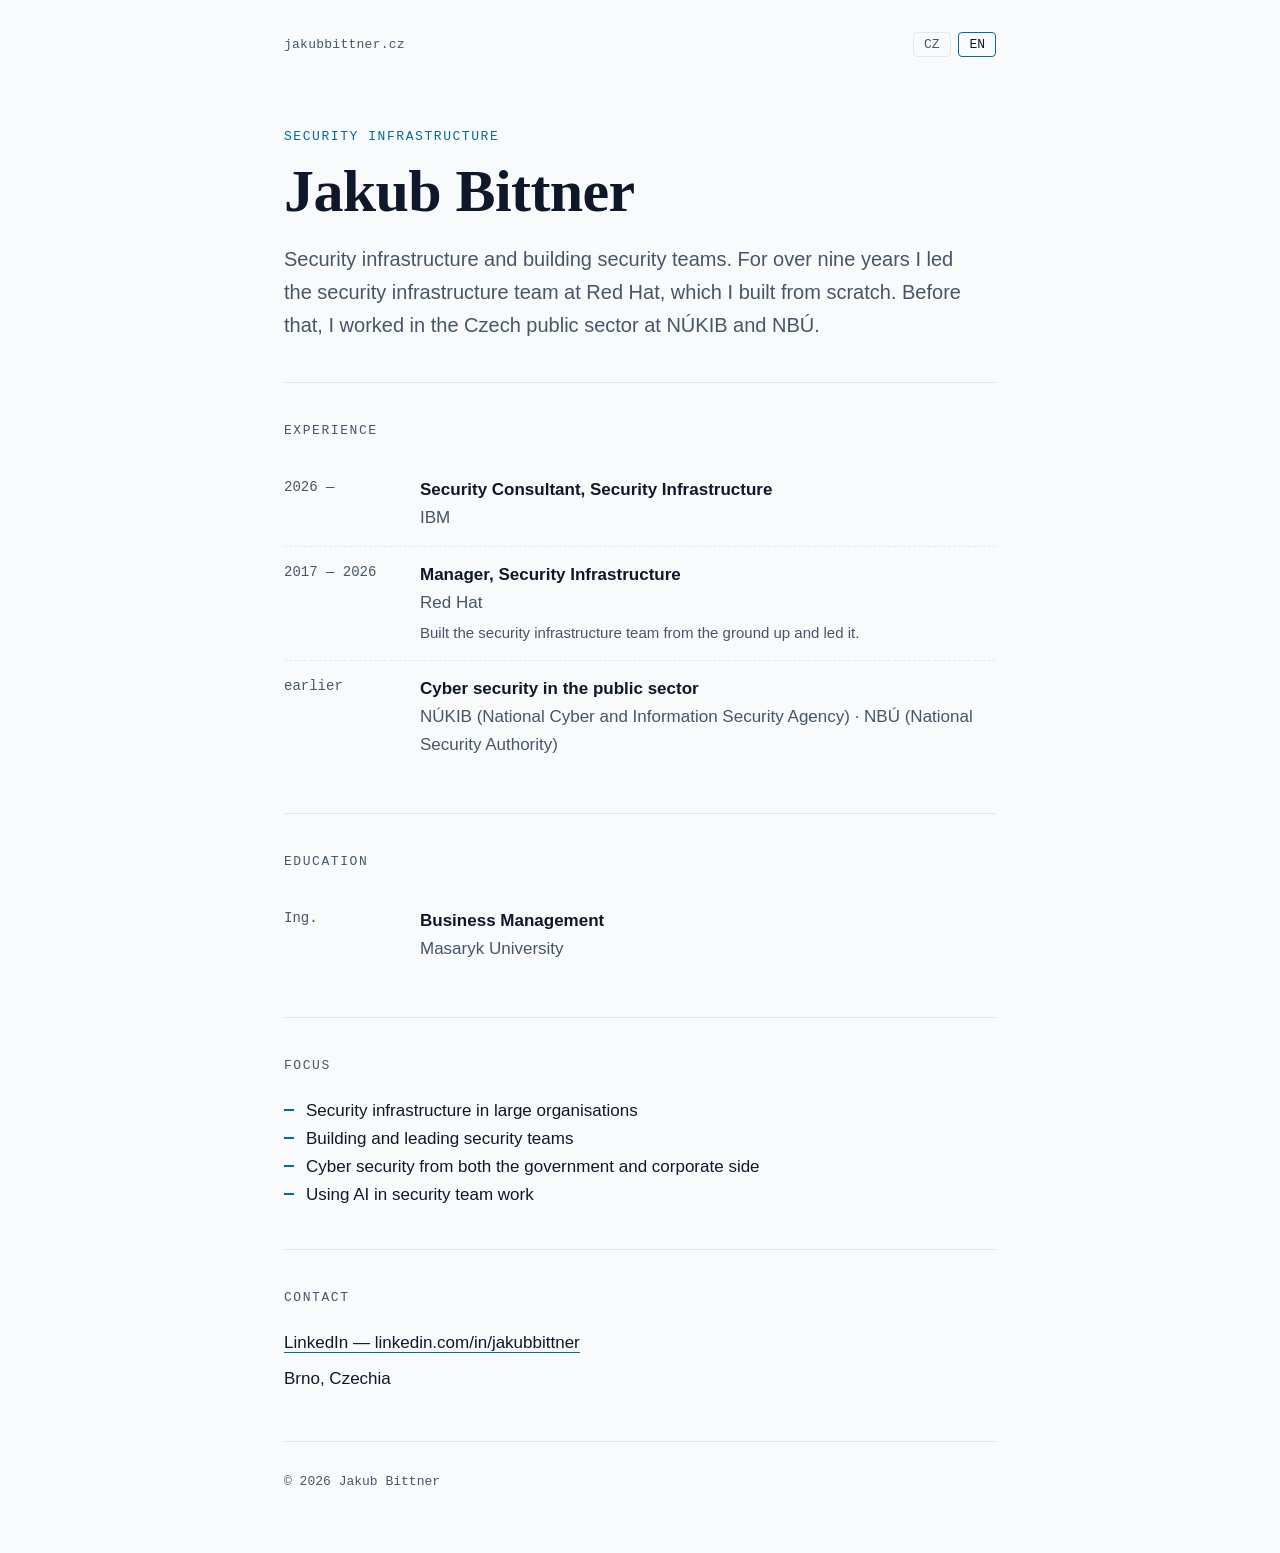
==== index.html @ ec46c4b4 "Initial personal website Co-Authored-By: Claude Opus 5.5 <noreply@anthropic.com> Claude-Session: htt" ====
<!DOCTYPE html>
<html lang="cs">
<head>
<meta charset="utf-8">
<meta name="viewport" content="width=device-width, initial-scale=1">
<title>Jakub Bittner — Security Infrastructure</title>
<meta name="description" content="Jakub Bittner — security infrastructure, Brno. IBM, ex-Red Hat, NÚKIB.">
<link rel="canonical" href="https://jakubbittner.cz/">
<meta property="og:title" content="Jakub Bittner — Security Infrastructure">
<meta property="og:description" content="Security infrastructure, Brno. IBM, ex-Red Hat, NÚKIB.">
<meta property="og:url" content="https://jakubbittner.cz/">
<meta property="og:type" content="profile">
<link rel="icon" href="data:image/svg+xml,<svg xmlns='http://www.w3.org/2000/svg' viewBox='0 0 32 32'><rect width='32' height='32' rx='6' fill='%230f172a'/><text x='16' y='22' font-family='Georgia,serif' font-size='16' fill='%2338bdf8' text-anchor='middle'>JB</text></svg>">
<style>
  :root {
    --bg: #0b1120; --panel: #111a2e; --text: #e2e8f0; --muted: #94a3b8;
    --accent: #38bdf8; --line: #1e293b;
    --serif: "Iowan Old Style", "Palatino Linotype", Palatino, Georgia, serif;
    --sans: -apple-system, BlinkMacSystemFont, "Segoe UI", Roboto, "Helvetica Neue", Arial, sans-serif;
    --mono: ui-monospace, "SF Mono", Menlo, Consolas, monospace;
  }
  @media (prefers-color-scheme: light) {
    :root { --bg: #f8fafc; --panel: #ffffff; --text: #0f172a; --muted: #475569; --accent: #0369a1; --line: #e2e8f0; }
  }
  * { box-sizing: border-box; }
  html { -webkit-text-size-adjust: 100%; }
  body { margin: 0; background: var(--bg); color: var(--text); font: 17px/1.65 var(--sans); }
  .wrap { max-width: 760px; margin: 0 auto; padding: 32px 24px 64px; }
  nav { display: flex; justify-content: space-between; align-items: center; font: 13px var(--mono); color: var(--muted); }
  nav .host { letter-spacing: .02em; }
  .lang button { background: none; border: 1px solid var(--line); color: var(--muted); font: inherit; padding: 4px 10px; cursor: pointer; border-radius: 4px; }
  .lang button[aria-pressed="true"] { color: var(--text); border-color: var(--accent); }
  header { padding: 72px 0 40px; border-bottom: 1px solid var(--line); }
  .eyebrow { font: 13px var(--mono); color: var(--accent); text-transform: uppercase; letter-spacing: .12em; margin: 0 0 16px; }
  h1 { font: 600 clamp(40px, 7vw, 60px)/1.05 var(--serif); margin: 0 0 20px; letter-spacing: -.01em; }
  .lede { font-size: 20px; color: var(--muted); max-width: 34em; margin: 0; }
  section { padding: 40px 0; border-bottom: 1px solid var(--line); }
  h2 { font: 13px var(--mono); text-transform: uppercase; letter-spacing: .12em; color: var(--muted); margin: 0 0 24px; font-weight: 400; }
  ol.timeline { list-style: none; margin: 0; padding: 0; }
  .timeline li { display: grid; grid-template-columns: 120px 1fr; gap: 16px; padding: 14px 0; }
  .timeline li + li { border-top: 1px dashed var(--line); }
  .years { font: 14px var(--mono); color: var(--muted); padding-top: 3px; }
  .role { font-weight: 600; }
  .org { color: var(--muted); }
  .note { font-size: 15px; color: var(--muted); margin-top: 4px; }
  ul.focus { list-style: none; padding: 0; margin: 0; display: grid; gap: 12px; }
  ul.focus li { padding-left: 22px; position: relative; }
  ul.focus li::before { content: ""; position: absolute; left: 0; top: .7em; width: 10px; height: 2px; background: var(--accent); }
  .contact a { color: var(--text); text-decoration: none; border-bottom: 1px solid var(--accent); }
  .contact a:hover { color: var(--accent); }
  .contact p { margin: 0 0 8px; }
  footer { padding-top: 32px; font: 13px var(--mono); color: var(--muted); }
  body [lang="en"] { display: none; }
  html.en body [lang="cs"] { display: none; }
  html.en body [lang="en"] { display: revert; }
  @media (max-width: 560px) {
    header { padding: 48px 0 32px; }
    .timeline li { grid-template-columns: 1fr; gap: 2px; }
  }
</style>
</head>
<body>
<div class="wrap">
  <nav>
    <span class="host">jakubbittner.cz</span>
    <span class="lang">
      <button type="button" data-set="cs" aria-pressed="true">CZ</button>
      <button type="button" data-set="en" aria-pressed="false">EN</button>
    </span>
  </nav>

  <header>
    <p class="eyebrow">Security Infrastructure</p>
    <h1>Jakub Bittner</h1>
    <p class="lede" lang="cs">Bezpečnostní infrastruktura a budování bezpečnostních týmů. Přes devět let jsem vedl tým bezpečnostní infrastruktury v Red Hatu, který jsem postavil od nuly. Předtím jsem pracoval ve veřejném sektoru v NÚKIB a NBÚ.</p>
    <p class="lede" lang="en">Security infrastructure and building security teams. For over nine years I led the security infrastructure team at Red Hat, which I built from scratch. Before that, I worked in the Czech public sector at NÚKIB and NBÚ.</p>
  </header>

  <section>
    <h2 lang="cs">Kariéra</h2>
    <h2 lang="en">Experience</h2>
    <ol class="timeline">
      <li>
        <span class="years">2026 —</span>
        <div>
          <div class="role">Security Consultant, Security Infrastructure</div>
          <div class="org">IBM</div>
        </div>
      </li>
      <li>
        <span class="years">2017 — 2026</span>
        <div>
          <div class="role">Manager, Security Infrastructure</div>
          <div class="org">Red Hat</div>
          <div class="note" lang="cs">Vybudoval jsem tým bezpečnostní infrastruktury od nuly a vedl ho.</div>
          <div class="note" lang="en">Built the security infrastructure team from the ground up and led it.</div>
        </div>
      </li>
      <li>
        <span class="years" lang="cs">dříve</span>
        <span class="years" lang="en">earlier</span>
        <div>
          <div class="role" lang="cs">Kybernetická bezpečnost ve veřejné správě</div>
          <div class="role" lang="en">Cyber security in the public sector</div>
          <div class="org" lang="cs">NÚKIB · NBÚ</div>
          <div class="org" lang="en">NÚKIB (National Cyber and Information Security Agency) · NBÚ (National Security Authority)</div>
        </div>
      </li>
    </ol>
  </section>

  <section>
    <h2 lang="cs">Vzdělání</h2>
    <h2 lang="en">Education</h2>
    <ol class="timeline">
      <li>
        <span class="years">Ing.</span>
        <div>
          <div class="role" lang="cs">Podnikové řízení</div>
          <div class="role" lang="en">Business Management</div>
          <div class="org" lang="cs">Masarykova univerzita</div>
          <div class="org" lang="en">Masaryk University</div>
        </div>
      </li>
    </ol>
  </section>

  <section>
    <h2 lang="cs">Čemu se věnuji</h2>
    <h2 lang="en">Focus</h2>
    <ul class="focus" lang="cs">
      <li>Bezpečnostní infrastruktura ve velkých organizacích</li>
      <li>Budování a vedení bezpečnostních týmů</li>
      <li>Kybernetická bezpečnost z pohledu státní správy i firem</li>
      <li>Využití AI v práci bezpečnostních týmů</li>
    </ul>
    <ul class="focus" lang="en">
      <li>Security infrastructure in large organisations</li>
      <li>Building and leading security teams</li>
      <li>Cyber security from both the government and corporate side</li>
      <li>Using AI in security team work</li>
    </ul>
  </section>

  <section class="contact">
    <h2 lang="cs">Kontakt</h2>
    <h2 lang="en">Contact</h2>
    <p><a href="https://www.linkedin.com/in/jakubbittner" rel="me">LinkedIn — linkedin.com/in/jakubbittner</a></p>
    <p lang="cs">Brno, Česko</p>
    <p lang="en">Brno, Czechia</p>
  </section>

  <footer>© <span id="y">2026</span> Jakub Bittner</footer>
</div>
<script>
  (function () {
    var root = document.documentElement;
    function set(l) {
      root.classList.toggle('en', l === 'en');
      root.lang = l;
      document.querySelectorAll('.lang button').forEach(function (b) {
        b.setAttribute('aria-pressed', String(b.dataset.set === l));
      });
      try { localStorage.setItem('lang', l); } catch (e) {}
    }
    var saved = null;
    try { saved = localStorage.getItem('lang'); } catch (e) {}
    set(saved || ((navigator.language || 'cs').slice(0, 2) === 'cs' ? 'cs' : 'en'));
    document.querySelectorAll('.lang button').forEach(function (b) {
      b.addEventListener('click', function () { set(b.dataset.set); });
    });
    document.getElementById('y').textContent = new Date().getFullYear();
  })();
</script>
</body>
</html>
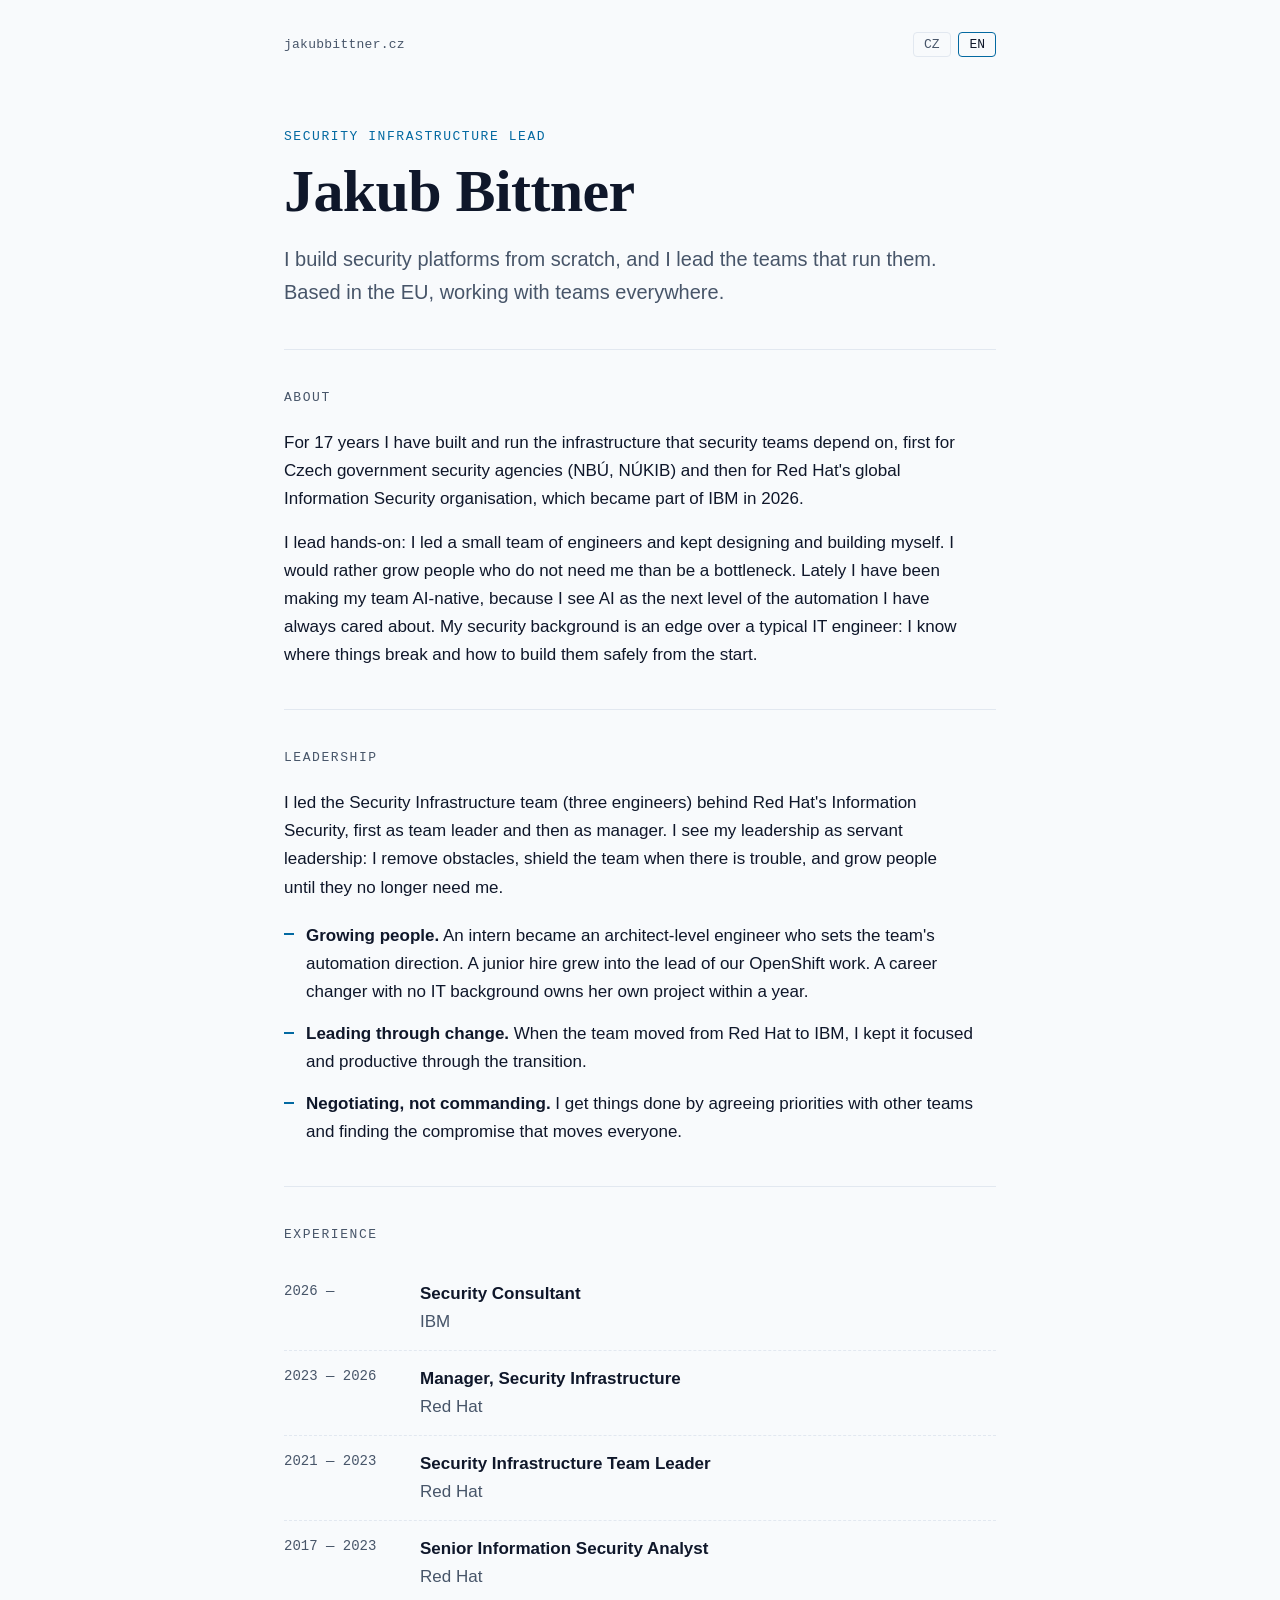
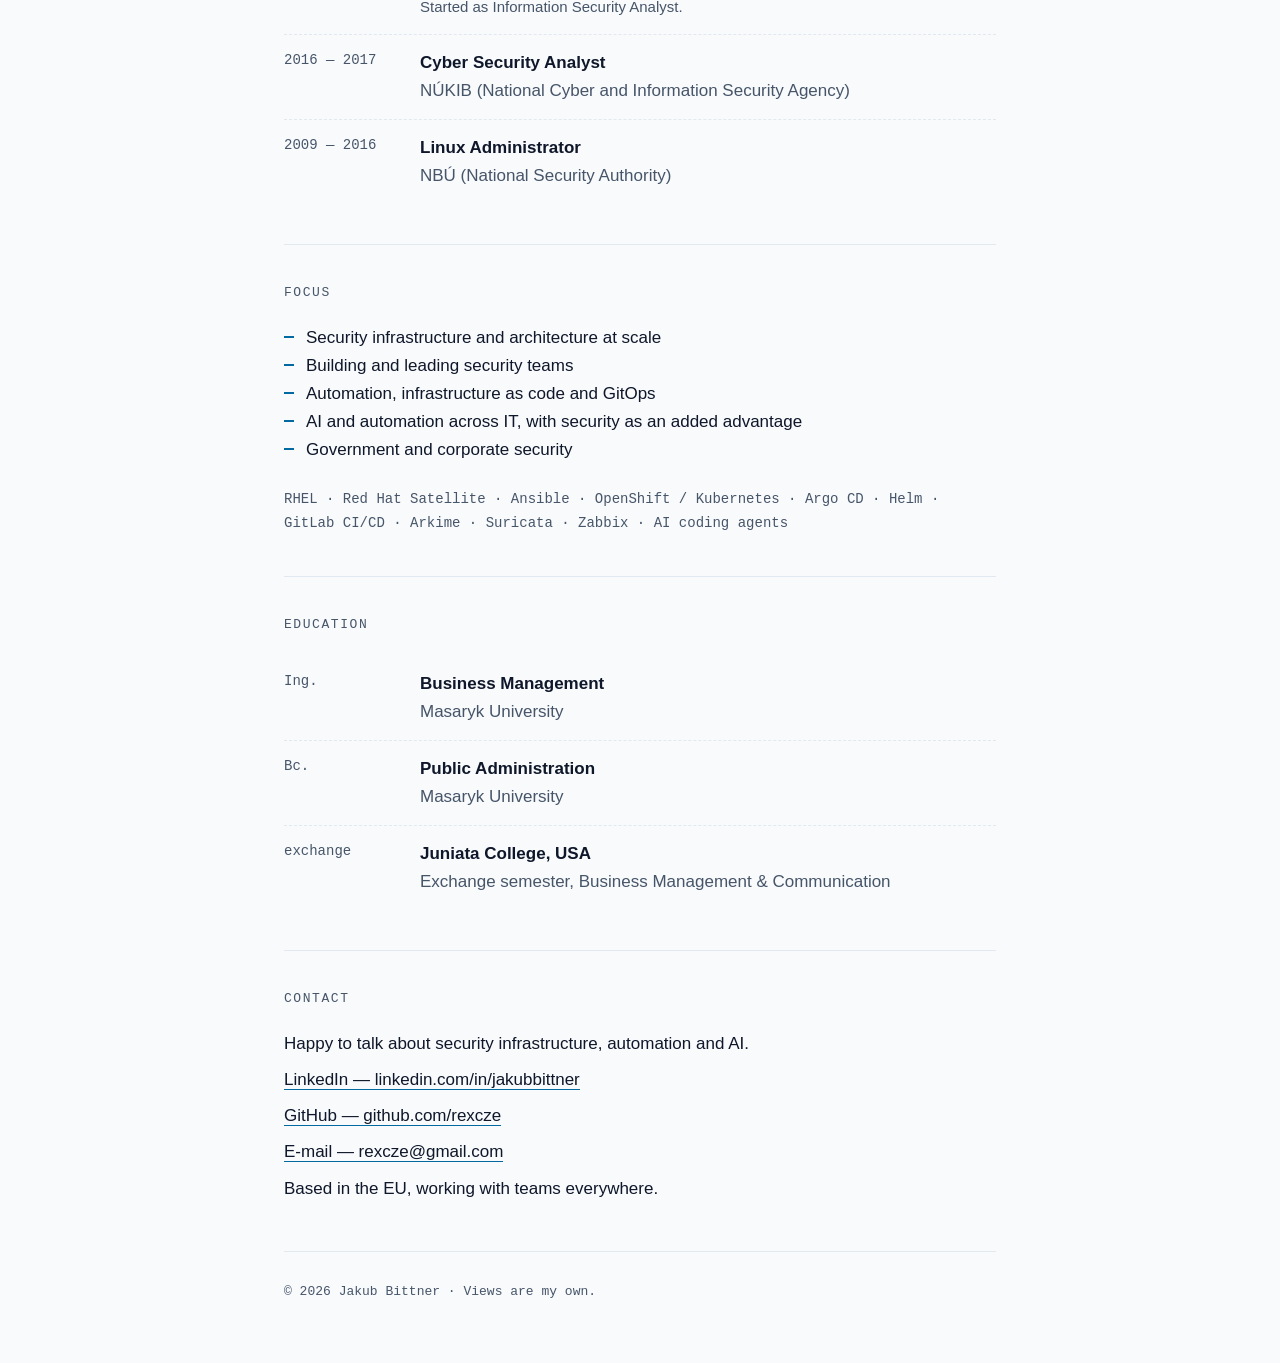
==== commit e2b452b0: "Rework personal site into a professional business card Add About and Leadership sections, extended e" ====
--- a/index.html
+++ b/index.html
@@ -3,11 +3,11 @@
 <head>
 <meta charset="utf-8">
 <meta name="viewport" content="width=device-width, initial-scale=1">
-<title>Jakub Bittner — Security Infrastructure</title>
-<meta name="description" content="Jakub Bittner — security infrastructure, Brno. IBM, ex-Red Hat, NÚKIB.">
+<title>Jakub Bittner — Security Infrastructure Lead</title>
+<meta name="description" content="Jakub Bittner — Security Infrastructure Lead. I build security platforms from scratch and lead the teams that run them. IBM, ex-Red Hat, NÚKIB.">
 <link rel="canonical" href="https://jakubbittner.cz/">
-<meta property="og:title" content="Jakub Bittner — Security Infrastructure">
-<meta property="og:description" content="Security infrastructure, Brno. IBM, ex-Red Hat, NÚKIB.">
+<meta property="og:title" content="Jakub Bittner — Security Infrastructure Lead">
+<meta property="og:description" content="I build security platforms from scratch and lead the teams that run them. IBM, ex-Red Hat, NÚKIB.">
 <meta property="og:url" content="https://jakubbittner.cz/">
 <meta property="og:type" content="profile">
 <link rel="icon" href="data:image/svg+xml,<svg xmlns='http://www.w3.org/2000/svg' viewBox='0 0 32 32'><rect width='32' height='32' rx='6' fill='%230f172a'/><text x='16' y='22' font-family='Georgia,serif' font-size='16' fill='%2338bdf8' text-anchor='middle'>JB</text></svg>">
@@ -49,6 +49,13 @@
   .contact a { color: var(--text); text-decoration: none; border-bottom: 1px solid var(--accent); }
   .contact a:hover { color: var(--accent); }
   .contact p { margin: 0 0 8px; }
+  .about p { margin: 0 0 16px; max-width: 40em; }
+  .about p:last-child { margin-bottom: 0; }
+  ul.points { list-style: none; padding: 0; margin: 20px 0 0; display: grid; gap: 14px; }
+  ul.points li { padding-left: 22px; position: relative; }
+  ul.points li::before { content: ""; position: absolute; left: 0; top: .7em; width: 10px; height: 2px; background: var(--accent); }
+  ul.points strong { font-weight: 600; }
+  .tech { margin: 24px 0 0; font: 14px/1.7 var(--mono); color: var(--muted); }
   footer { padding-top: 32px; font: 13px var(--mono); color: var(--muted); }
   body [lang="en"] { display: none; }
   html.en body [lang="cs"] { display: none; }
@@ -70,11 +77,45 @@
   </nav>
 
   <header>
-    <p class="eyebrow">Security Infrastructure</p>
+    <p class="eyebrow">Security Infrastructure Lead</p>
     <h1>Jakub Bittner</h1>
-    <p class="lede" lang="cs">Bezpečnostní infrastruktura a budování bezpečnostních týmů. Přes devět let jsem vedl tým bezpečnostní infrastruktury v Red Hatu, který jsem postavil od nuly. Předtím jsem pracoval ve veřejném sektoru v NÚKIB a NBÚ.</p>
-    <p class="lede" lang="en">Security infrastructure and building security teams. For over nine years I led the security infrastructure team at Red Hat, which I built from scratch. Before that, I worked in the Czech public sector at NÚKIB and NBÚ.</p>
+    <p class="lede" lang="cs">Stavím bezpečnostní platformy od nuly a vedu týmy, které je provozují. Sídlím v EU, pracuji s týmy po celém světě.</p>
+    <p class="lede" lang="en">I build security platforms from scratch, and I lead the teams that run them. Based in the EU, working with teams everywhere.</p>
   </header>
+
+  <section class="about">
+    <h2 lang="cs">O mně</h2>
+    <h2 lang="en">About</h2>
+    <div lang="cs">
+      <p>17 let buduji a provozuji infrastrukturu, na které stojí bezpečnostní týmy. Nejdřív pro české státní bezpečnostní instituce (NBÚ, NÚKIB), pak pro globální bezpečnostní organizaci Red Hatu, která se v roce 2026 stala součástí IBM.</p>
+      <p>Vedu prakticky: vedl jsem malý tým inženýrů a sám jsem dál navrhoval a stavěl. Radši vychovám lidi, kteří mě nepotřebují, než abych byl úzkým hrdlem. V poslední době dělám svůj tým „AI-native“, protože AI vidím jako další úroveň automatizace, na které mi vždy záleželo. Zázemí v bezpečnosti je moje výhoda oproti typickému IT inženýrovi: vím, kde se věci lámou a jak je postavit bezpečně od začátku.</p>
+    </div>
+    <div lang="en">
+      <p>For 17 years I have built and run the infrastructure that security teams depend on, first for Czech government security agencies (NBÚ, NÚKIB) and then for Red Hat's global Information Security organisation, which became part of IBM in 2026.</p>
+      <p>I lead hands-on: I led a small team of engineers and kept designing and building myself. I would rather grow people who do not need me than be a bottleneck. Lately I have been making my team AI-native, because I see AI as the next level of the automation I have always cared about. My security background is an edge over a typical IT engineer: I know where things break and how to build them safely from the start.</p>
+    </div>
+  </section>
+
+  <section class="about">
+    <h2 lang="cs">Vedení lidí</h2>
+    <h2 lang="en">Leadership</h2>
+    <div lang="cs">
+      <p>Vedl jsem tým bezpečnostní infrastruktury (tři inženýři) za informační bezpečností Red Hatu, nejdřív jako team leader a pak jako manažer. Své vedení vnímám jako servant leadership: odstraňuji překážky, kryji tým, když je potíž, a rozvíjím lidi, dokud mě nepotřebují.</p>
+      <ul class="points">
+        <li><strong>Rozvoj lidí.</strong> Z praktikanta se stal inženýr na úrovni architekta, který určuje směr automatizace týmu. Z juniorního kolegy vedoucí naší práce na OpenShiftu. Člověk bez zkušeností z IT vlastnil do roka svůj vlastní projekt.</li>
+        <li><strong>Vedení přes změnu.</strong> Když se tým přesouval z Red Hatu do IBM, udržel jsem ho soustředěný a produktivní.</li>
+        <li><strong>Vyjednávání, ne přikazování.</strong> Věci se dějí dohodou priorit s ostatními týmy a kompromisem, který všechny posune dál.</li>
+      </ul>
+    </div>
+    <div lang="en">
+      <p>I led the Security Infrastructure team (three engineers) behind Red Hat's Information Security, first as team leader and then as manager. I see my leadership as servant leadership: I remove obstacles, shield the team when there is trouble, and grow people until they no longer need me.</p>
+      <ul class="points">
+        <li><strong>Growing people.</strong> An intern became an architect-level engineer who sets the team's automation direction. A junior hire grew into the lead of our OpenShift work. A career changer with no IT background owns her own project within a year.</li>
+        <li><strong>Leading through change.</strong> When the team moved from Red Hat to IBM, I kept it focused and productive through the transition.</li>
+        <li><strong>Negotiating, not commanding.</strong> I get things done by agreeing priorities with other teams and finding the compromise that moves everyone.</li>
+      </ul>
+    </div>
+  </section>
 
   <section>
     <h2 lang="cs">Kariéra</h2>
@@ -83,30 +124,70 @@
       <li>
         <span class="years">2026 —</span>
         <div>
-          <div class="role">Security Consultant, Security Infrastructure</div>
+          <div class="role">Security Consultant</div>
           <div class="org">IBM</div>
         </div>
       </li>
       <li>
-        <span class="years">2017 — 2026</span>
+        <span class="years">2023 — 2026</span>
         <div>
           <div class="role">Manager, Security Infrastructure</div>
           <div class="org">Red Hat</div>
-          <div class="note" lang="cs">Vybudoval jsem tým bezpečnostní infrastruktury od nuly a vedl ho.</div>
-          <div class="note" lang="en">Built the security infrastructure team from the ground up and led it.</div>
-        </div>
-      </li>
-      <li>
-        <span class="years" lang="cs">dříve</span>
-        <span class="years" lang="en">earlier</span>
-        <div>
-          <div class="role" lang="cs">Kybernetická bezpečnost ve veřejné správě</div>
-          <div class="role" lang="en">Cyber security in the public sector</div>
-          <div class="org" lang="cs">NÚKIB · NBÚ</div>
-          <div class="org" lang="en">NÚKIB (National Cyber and Information Security Agency) · NBÚ (National Security Authority)</div>
+        </div>
+      </li>
+      <li>
+        <span class="years">2021 — 2023</span>
+        <div>
+          <div class="role">Security Infrastructure Team Leader</div>
+          <div class="org">Red Hat</div>
+        </div>
+      </li>
+      <li>
+        <span class="years">2017 — 2023</span>
+        <div>
+          <div class="role">Senior Information Security Analyst</div>
+          <div class="org">Red Hat</div>
+          <div class="note" lang="cs">Začínal jsem jako Information Security Analyst.</div>
+          <div class="note" lang="en">Started as Information Security Analyst.</div>
+        </div>
+      </li>
+      <li>
+        <span class="years">2016 — 2017</span>
+        <div>
+          <div class="role">Cyber Security Analyst</div>
+          <div class="org" lang="cs">NÚKIB (Národní úřad pro kybernetickou a informační bezpečnost)</div>
+          <div class="org" lang="en">NÚKIB (National Cyber and Information Security Agency)</div>
+        </div>
+      </li>
+      <li>
+        <span class="years">2009 — 2016</span>
+        <div>
+          <div class="role">Linux Administrator</div>
+          <div class="org" lang="cs">NBÚ (Národní bezpečnostní úřad)</div>
+          <div class="org" lang="en">NBÚ (National Security Authority)</div>
         </div>
       </li>
     </ol>
+  </section>
+
+  <section>
+    <h2 lang="cs">Čemu se věnuji</h2>
+    <h2 lang="en">Focus</h2>
+    <ul class="focus" lang="cs">
+      <li>Bezpečnostní infrastruktura a architektura ve velkém měřítku</li>
+      <li>Budování a vedení bezpečnostních týmů</li>
+      <li>Automatizace, infrastruktura jako kód a GitOps</li>
+      <li>AI a automatizace v IT, s bezpečností jako výhodou navíc</li>
+      <li>Bezpečnost ve státní správě i ve firmách</li>
+    </ul>
+    <ul class="focus" lang="en">
+      <li>Security infrastructure and architecture at scale</li>
+      <li>Building and leading security teams</li>
+      <li>Automation, infrastructure as code and GitOps</li>
+      <li>AI and automation across IT, with security as an added advantage</li>
+      <li>Government and corporate security</li>
+    </ul>
+    <p class="tech">RHEL · Red Hat Satellite · Ansible · OpenShift / Kubernetes · Argo CD · Helm · GitLab CI/CD · Arkime · Suricata · Zabbix · AI coding agents</p>
   </section>
 
   <section>
@@ -122,35 +203,40 @@
           <div class="org" lang="en">Masaryk University</div>
         </div>
       </li>
+      <li>
+        <span class="years">Bc.</span>
+        <div>
+          <div class="role" lang="cs">Veřejná správa</div>
+          <div class="role" lang="en">Public Administration</div>
+          <div class="org" lang="cs">Masarykova univerzita</div>
+          <div class="org" lang="en">Masaryk University</div>
+        </div>
+      </li>
+      <li>
+        <span class="years" lang="cs">stáž</span>
+        <span class="years" lang="en">exchange</span>
+        <div>
+          <div class="role">Juniata College, USA</div>
+          <div class="org" lang="cs">Studijní semestr, Business Management &amp; Communication</div>
+          <div class="org" lang="en">Exchange semester, Business Management &amp; Communication</div>
+        </div>
+      </li>
     </ol>
-  </section>
-
-  <section>
-    <h2 lang="cs">Čemu se věnuji</h2>
-    <h2 lang="en">Focus</h2>
-    <ul class="focus" lang="cs">
-      <li>Bezpečnostní infrastruktura ve velkých organizacích</li>
-      <li>Budování a vedení bezpečnostních týmů</li>
-      <li>Kybernetická bezpečnost z pohledu státní správy i firem</li>
-      <li>Využití AI v práci bezpečnostních týmů</li>
-    </ul>
-    <ul class="focus" lang="en">
-      <li>Security infrastructure in large organisations</li>
-      <li>Building and leading security teams</li>
-      <li>Cyber security from both the government and corporate side</li>
-      <li>Using AI in security team work</li>
-    </ul>
   </section>
 
   <section class="contact">
     <h2 lang="cs">Kontakt</h2>
     <h2 lang="en">Contact</h2>
+    <p lang="cs">Rád si popovídám o bezpečnostní infrastruktuře, automatizaci a AI.</p>
+    <p lang="en">Happy to talk about security infrastructure, automation and AI.</p>
     <p><a href="https://www.linkedin.com/in/jakubbittner" rel="me">LinkedIn — linkedin.com/in/jakubbittner</a></p>
-    <p lang="cs">Brno, Česko</p>
-    <p lang="en">Brno, Czechia</p>
-  </section>
-
-  <footer>© <span id="y">2026</span> Jakub Bittner</footer>
+    <p><a href="https://github.com/rexcze" rel="me">GitHub — github.com/rexcze</a></p>
+    <p id="mail-row" hidden><a id="mail" href="#">E-mail</a></p>
+    <p lang="cs">Sídlím v EU, pracuji s týmy po celém světě.</p>
+    <p lang="en">Based in the EU, working with teams everywhere.</p>
+  </section>
+
+  <footer>© <span id="y">2026</span> Jakub Bittner · <span lang="cs">Názory jsou moje osobní.</span><span lang="en">Views are my own.</span></footer>
 </div>
 <script>
   (function () {
@@ -170,7 +256,14 @@
       b.addEventListener('click', function () { set(b.dataset.set); });
     });
     document.getElementById('y').textContent = new Date().getFullYear();
+    var m = document.getElementById('mail');
+    var addr = ['rexcze', 'gmail.com'].join('@');
+    m.href = 'mailto:' + addr;
+    m.textContent = 'E-mail — ' + addr;
+    document.getElementById('mail-row').hidden = false;
   })();
 </script>
+<!-- Cloudflare Web Analytics (cookieless) -->
+<script defer src="https://static.cloudflareinsights.com/beacon.min.js" data-cf-beacon='{"token": "575ea0f885684153b98e15616776df1f"}'></script>
 </body>
 </html>
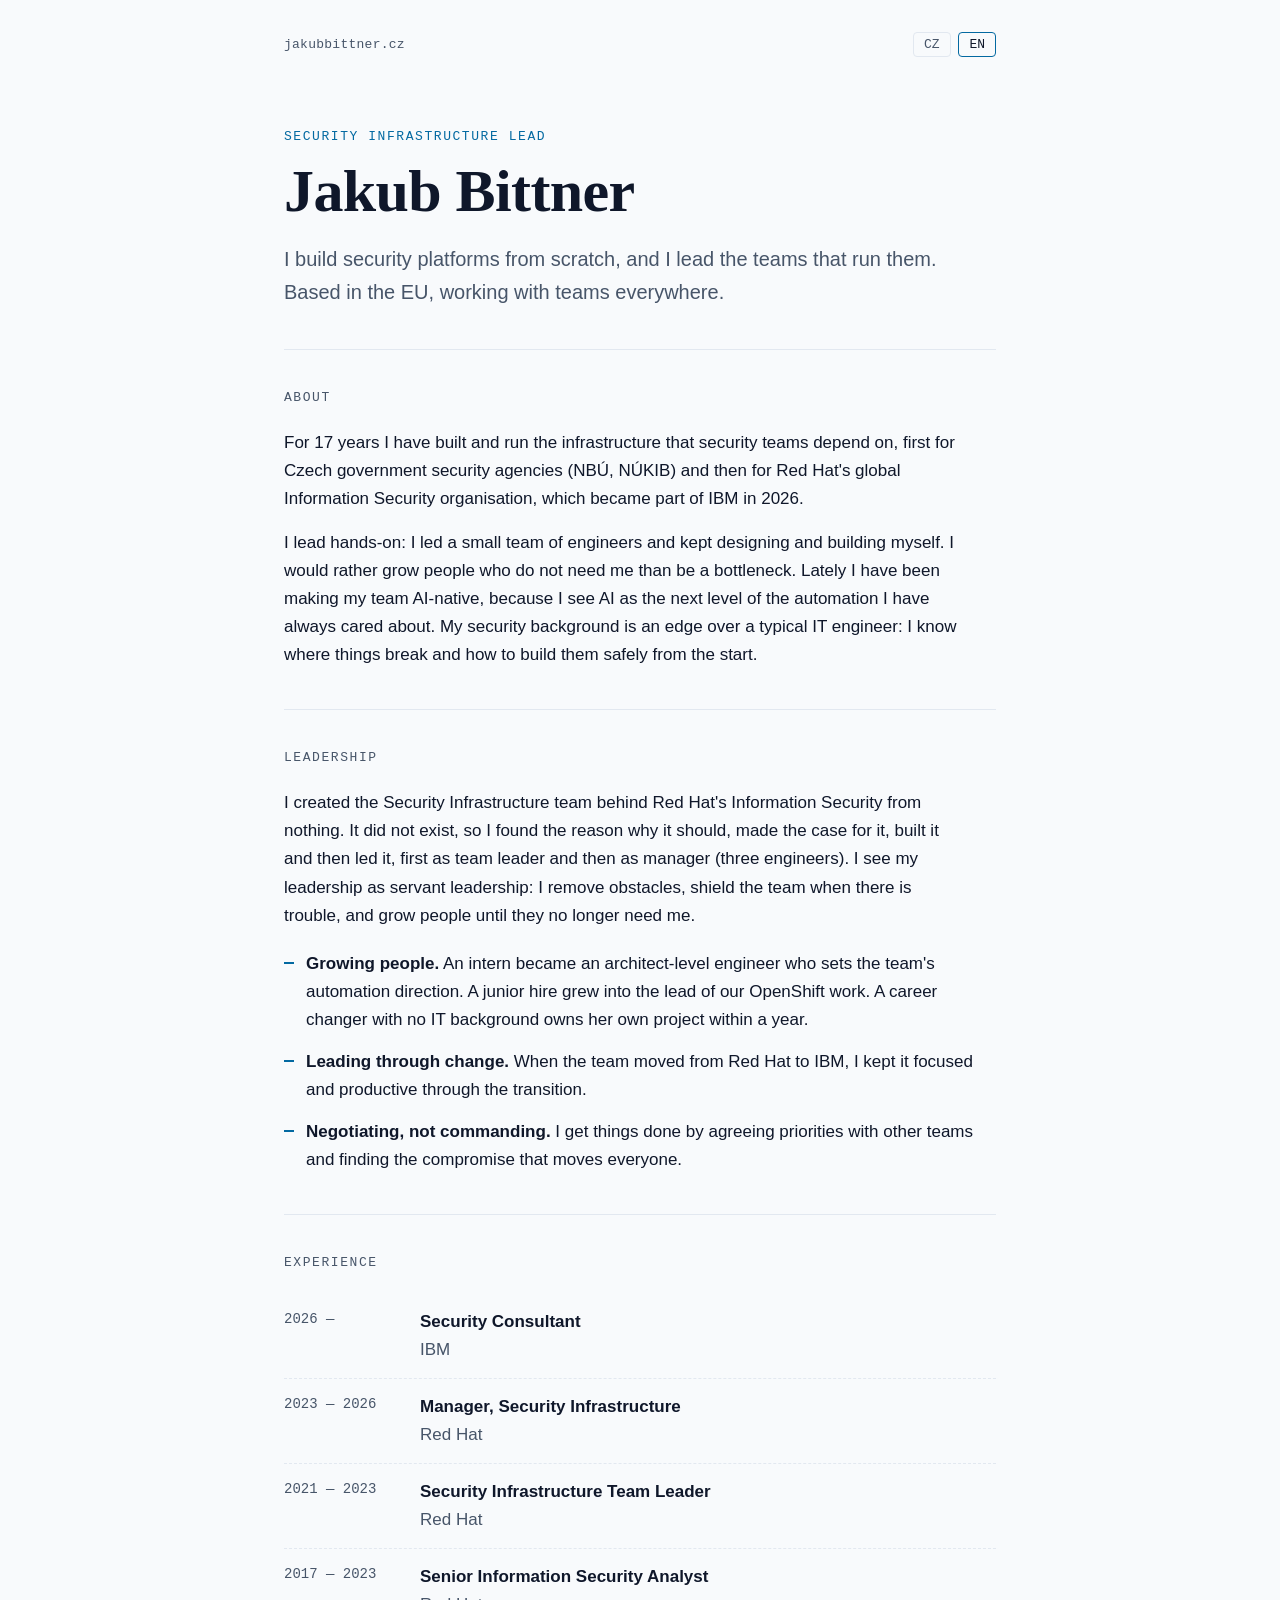
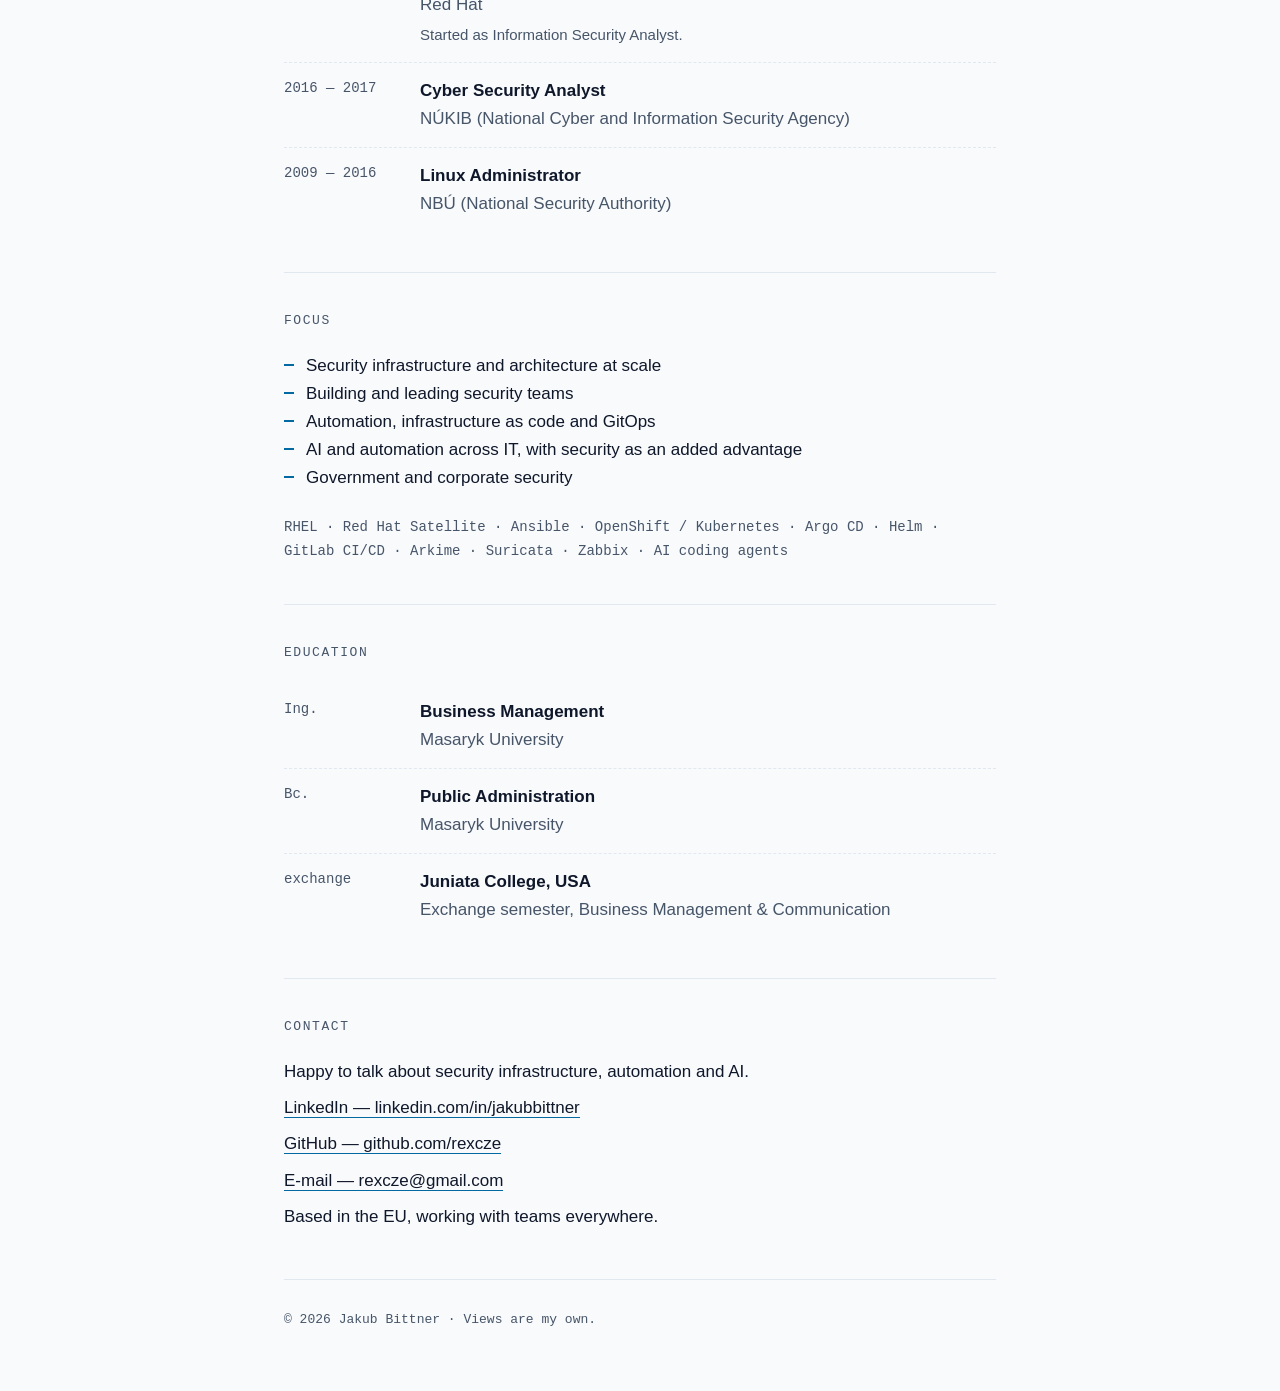
==== commit f71e635d: "Describe how the Security Infrastructure team was created Co-Authored-By: Claude Sonnet 5.5 <noreply" ====
--- a/index.html
+++ b/index.html
@@ -100,7 +100,7 @@
     <h2 lang="cs">Vedení lidí</h2>
     <h2 lang="en">Leadership</h2>
     <div lang="cs">
-      <p>Vedl jsem tým bezpečnostní infrastruktury (tři inženýři) za informační bezpečností Red Hatu, nejdřív jako team leader a pak jako manažer. Své vedení vnímám jako servant leadership: odstraňuji překážky, kryji tým, když je potíž, a rozvíjím lidi, dokud mě nepotřebují.</p>
+      <p>Tým bezpečnostní infrastruktury za informační bezpečností Red Hatu jsem vytvořil z ničeho. Neexistoval, tak jsem našel důvod, proč by existovat měl, prosadil ho, vybudoval a pak vedl, nejdřív jako team leader a potom jako manažer (tři inženýři). Své vedení vnímám jako servant leadership: odstraňuji překážky, kryji tým, když je potíž, a rozvíjím lidi, dokud mě nepotřebují.</p>
       <ul class="points">
         <li><strong>Rozvoj lidí.</strong> Z praktikanta se stal inženýr na úrovni architekta, který určuje směr automatizace týmu. Z juniorního kolegy vedoucí naší práce na OpenShiftu. Člověk bez zkušeností z IT vlastnil do roka svůj vlastní projekt.</li>
         <li><strong>Vedení přes změnu.</strong> Když se tým přesouval z Red Hatu do IBM, udržel jsem ho soustředěný a produktivní.</li>
@@ -108,7 +108,7 @@
       </ul>
     </div>
     <div lang="en">
-      <p>I led the Security Infrastructure team (three engineers) behind Red Hat's Information Security, first as team leader and then as manager. I see my leadership as servant leadership: I remove obstacles, shield the team when there is trouble, and grow people until they no longer need me.</p>
+      <p>I created the Security Infrastructure team behind Red Hat's Information Security from nothing. It did not exist, so I found the reason why it should, made the case for it, built it and then led it, first as team leader and then as manager (three engineers). I see my leadership as servant leadership: I remove obstacles, shield the team when there is trouble, and grow people until they no longer need me.</p>
       <ul class="points">
         <li><strong>Growing people.</strong> An intern became an architect-level engineer who sets the team's automation direction. A junior hire grew into the lead of our OpenShift work. A career changer with no IT background owns her own project within a year.</li>
         <li><strong>Leading through change.</strong> When the team moved from Red Hat to IBM, I kept it focused and productive through the transition.</li>
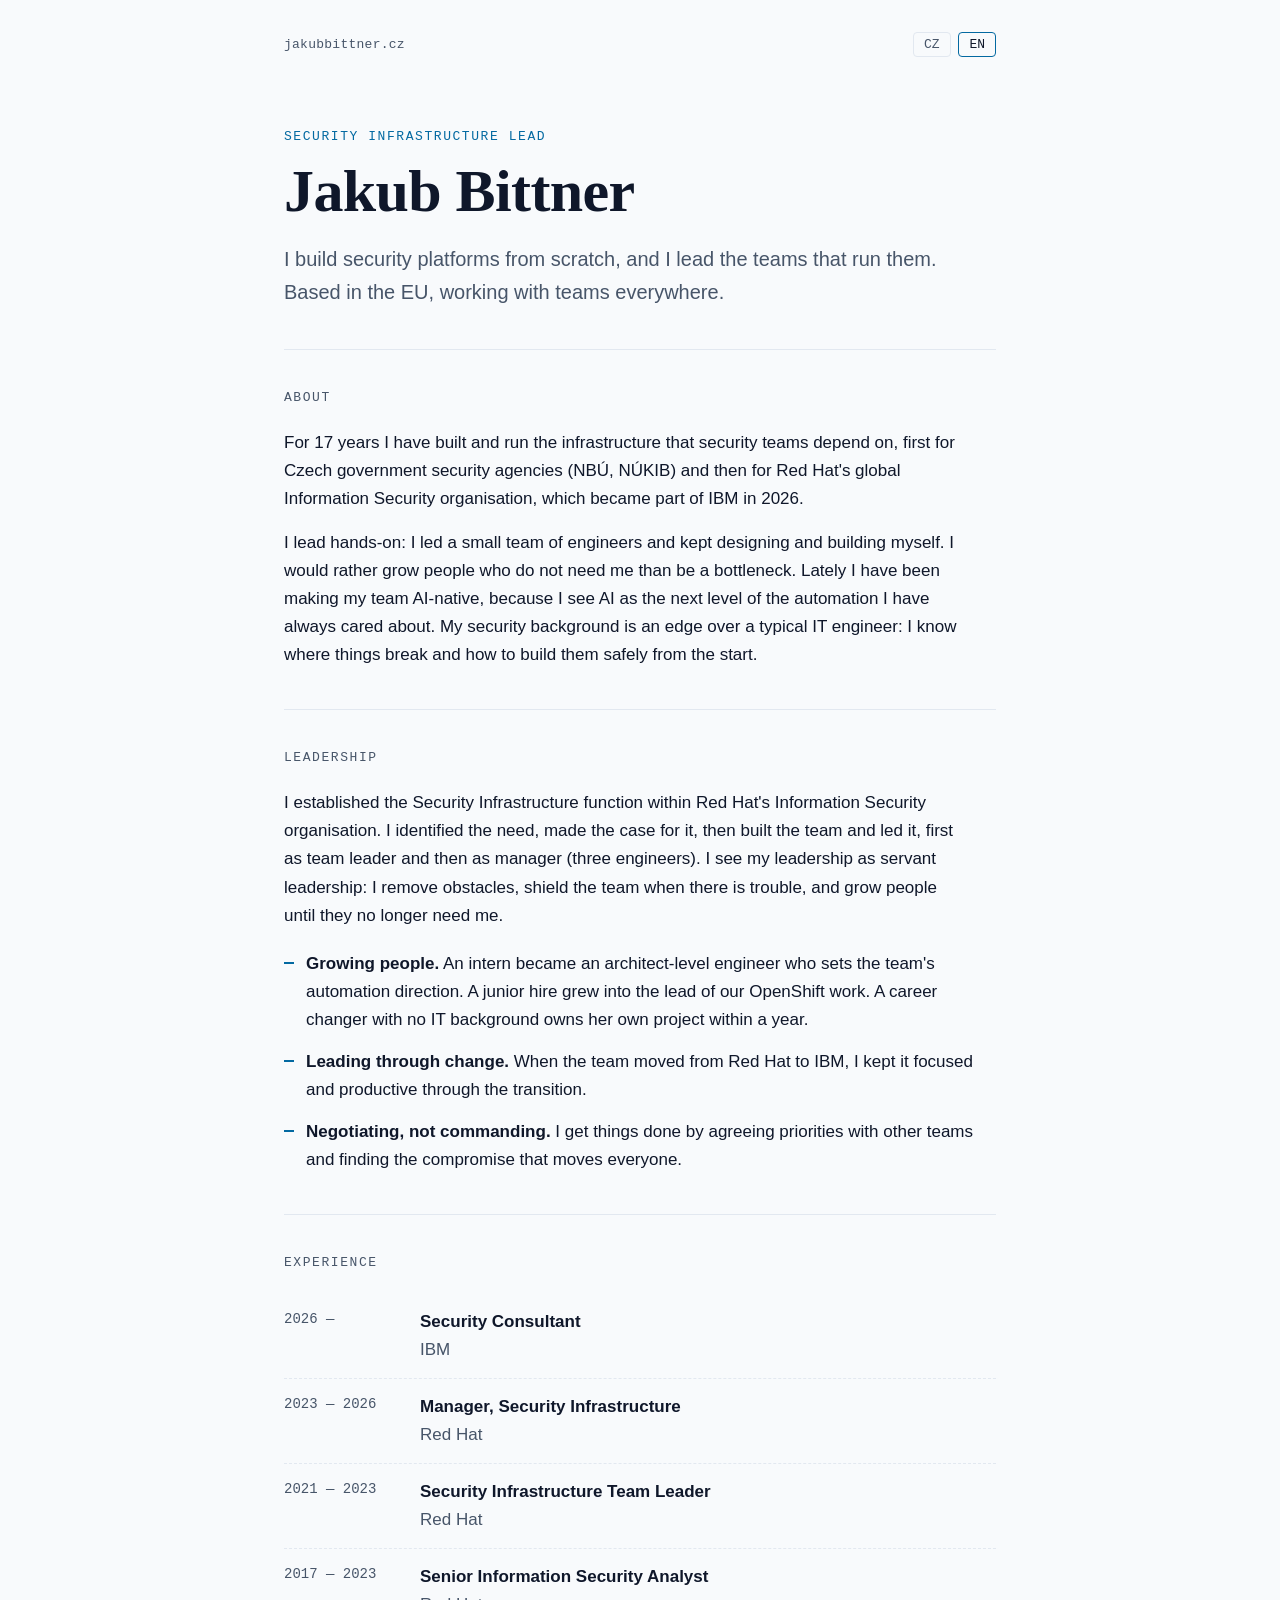
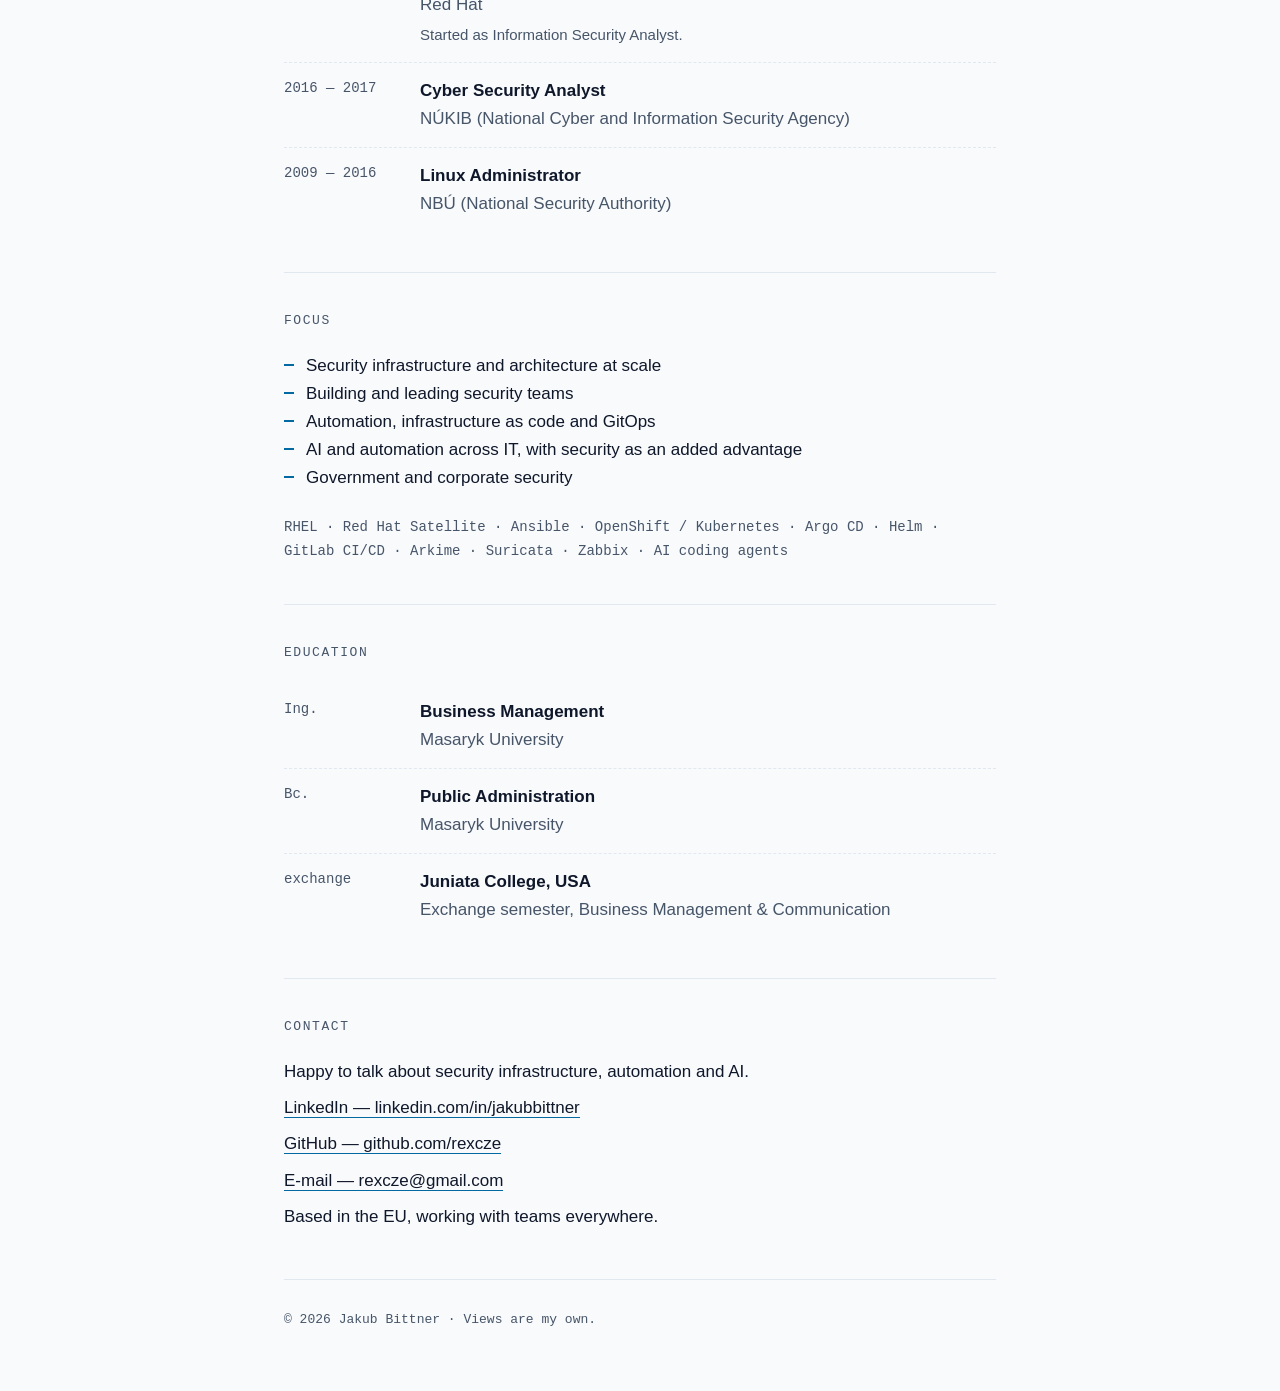
==== commit f5ce2aa8: "Make the team-origin wording more professional Co-Authored-By: Claude Sonnet 5.5 <noreply@anthropic." ====
--- a/index.html
+++ b/index.html
@@ -100,7 +100,7 @@
     <h2 lang="cs">Vedení lidí</h2>
     <h2 lang="en">Leadership</h2>
     <div lang="cs">
-      <p>Tým bezpečnostní infrastruktury za informační bezpečností Red Hatu jsem vytvořil z ničeho. Neexistoval, tak jsem našel důvod, proč by existovat měl, prosadil ho, vybudoval a pak vedl, nejdřív jako team leader a potom jako manažer (tři inženýři). Své vedení vnímám jako servant leadership: odstraňuji překážky, kryji tým, když je potíž, a rozvíjím lidi, dokud mě nepotřebují.</p>
+      <p>Založil jsem funkci bezpečnostní infrastruktury v rámci informační bezpečnosti Red Hatu. Identifikoval jsem potřebu, obhájil její smysl a následně tým vybudoval a vedl, nejdřív jako team leader a poté jako manažer (tři inženýři). Své vedení vnímám jako servant leadership: odstraňuji překážky, kryji tým, když je potíž, a rozvíjím lidi, dokud mě nepotřebují.</p>
       <ul class="points">
         <li><strong>Rozvoj lidí.</strong> Z praktikanta se stal inženýr na úrovni architekta, který určuje směr automatizace týmu. Z juniorního kolegy vedoucí naší práce na OpenShiftu. Člověk bez zkušeností z IT vlastnil do roka svůj vlastní projekt.</li>
         <li><strong>Vedení přes změnu.</strong> Když se tým přesouval z Red Hatu do IBM, udržel jsem ho soustředěný a produktivní.</li>
@@ -108,7 +108,7 @@
       </ul>
     </div>
     <div lang="en">
-      <p>I created the Security Infrastructure team behind Red Hat's Information Security from nothing. It did not exist, so I found the reason why it should, made the case for it, built it and then led it, first as team leader and then as manager (three engineers). I see my leadership as servant leadership: I remove obstacles, shield the team when there is trouble, and grow people until they no longer need me.</p>
+      <p>I established the Security Infrastructure function within Red Hat's Information Security organisation. I identified the need, made the case for it, then built the team and led it, first as team leader and then as manager (three engineers). I see my leadership as servant leadership: I remove obstacles, shield the team when there is trouble, and grow people until they no longer need me.</p>
       <ul class="points">
         <li><strong>Growing people.</strong> An intern became an architect-level engineer who sets the team's automation direction. A junior hire grew into the lead of our OpenShift work. A career changer with no IT background owns her own project within a year.</li>
         <li><strong>Leading through change.</strong> When the team moved from Red Hat to IBM, I kept it focused and productive through the transition.</li>
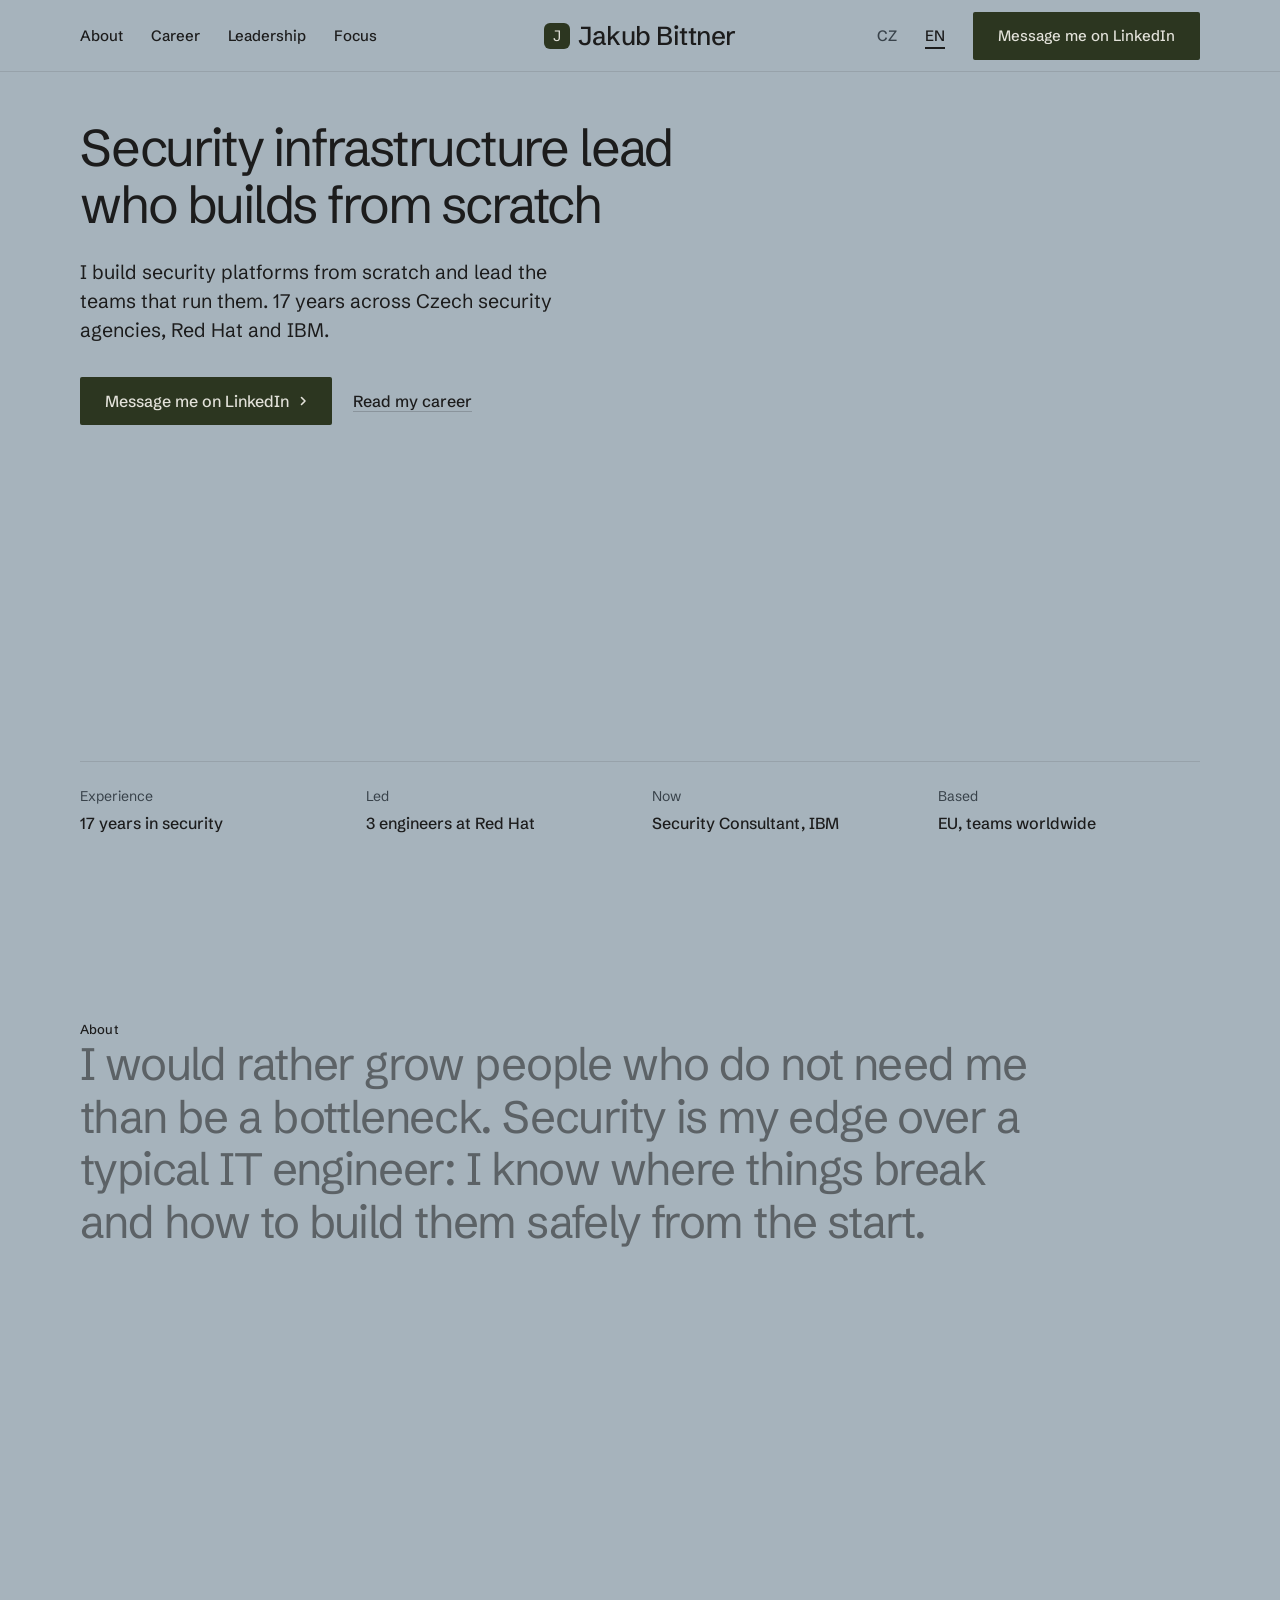
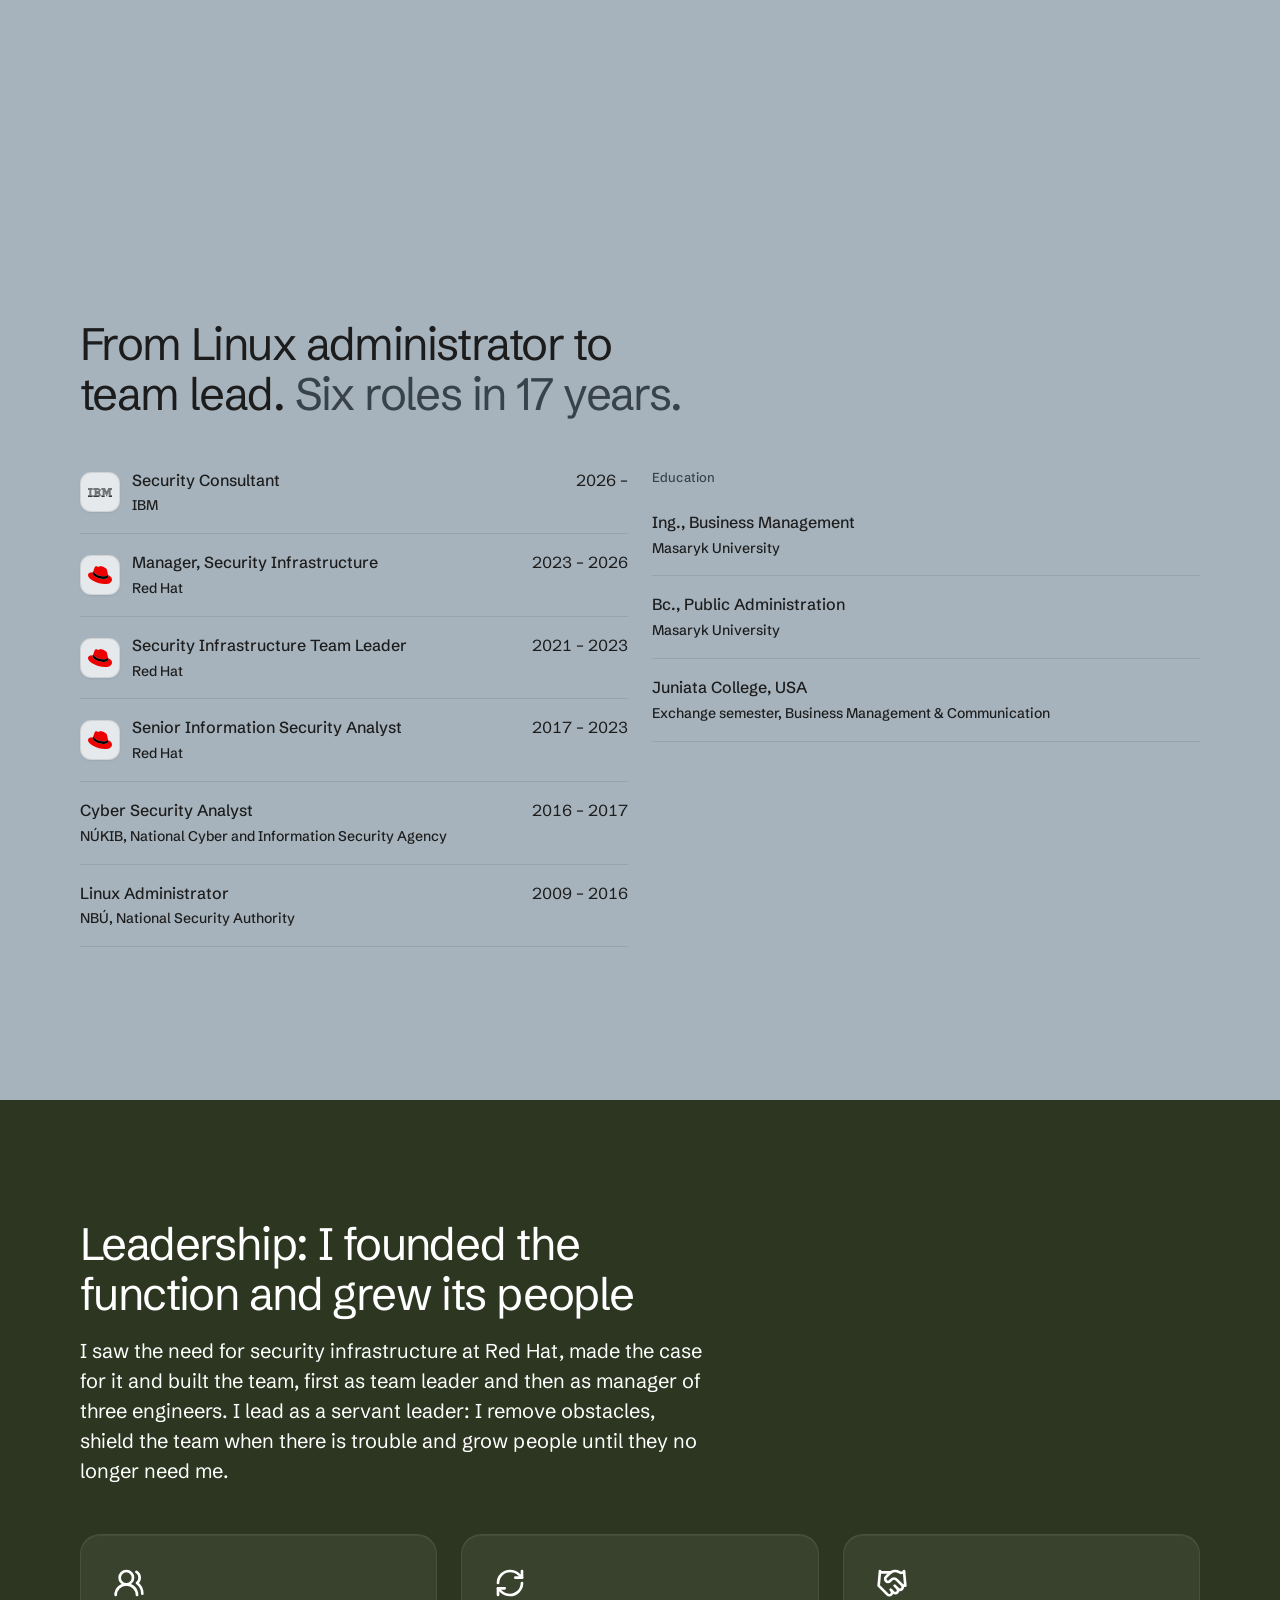
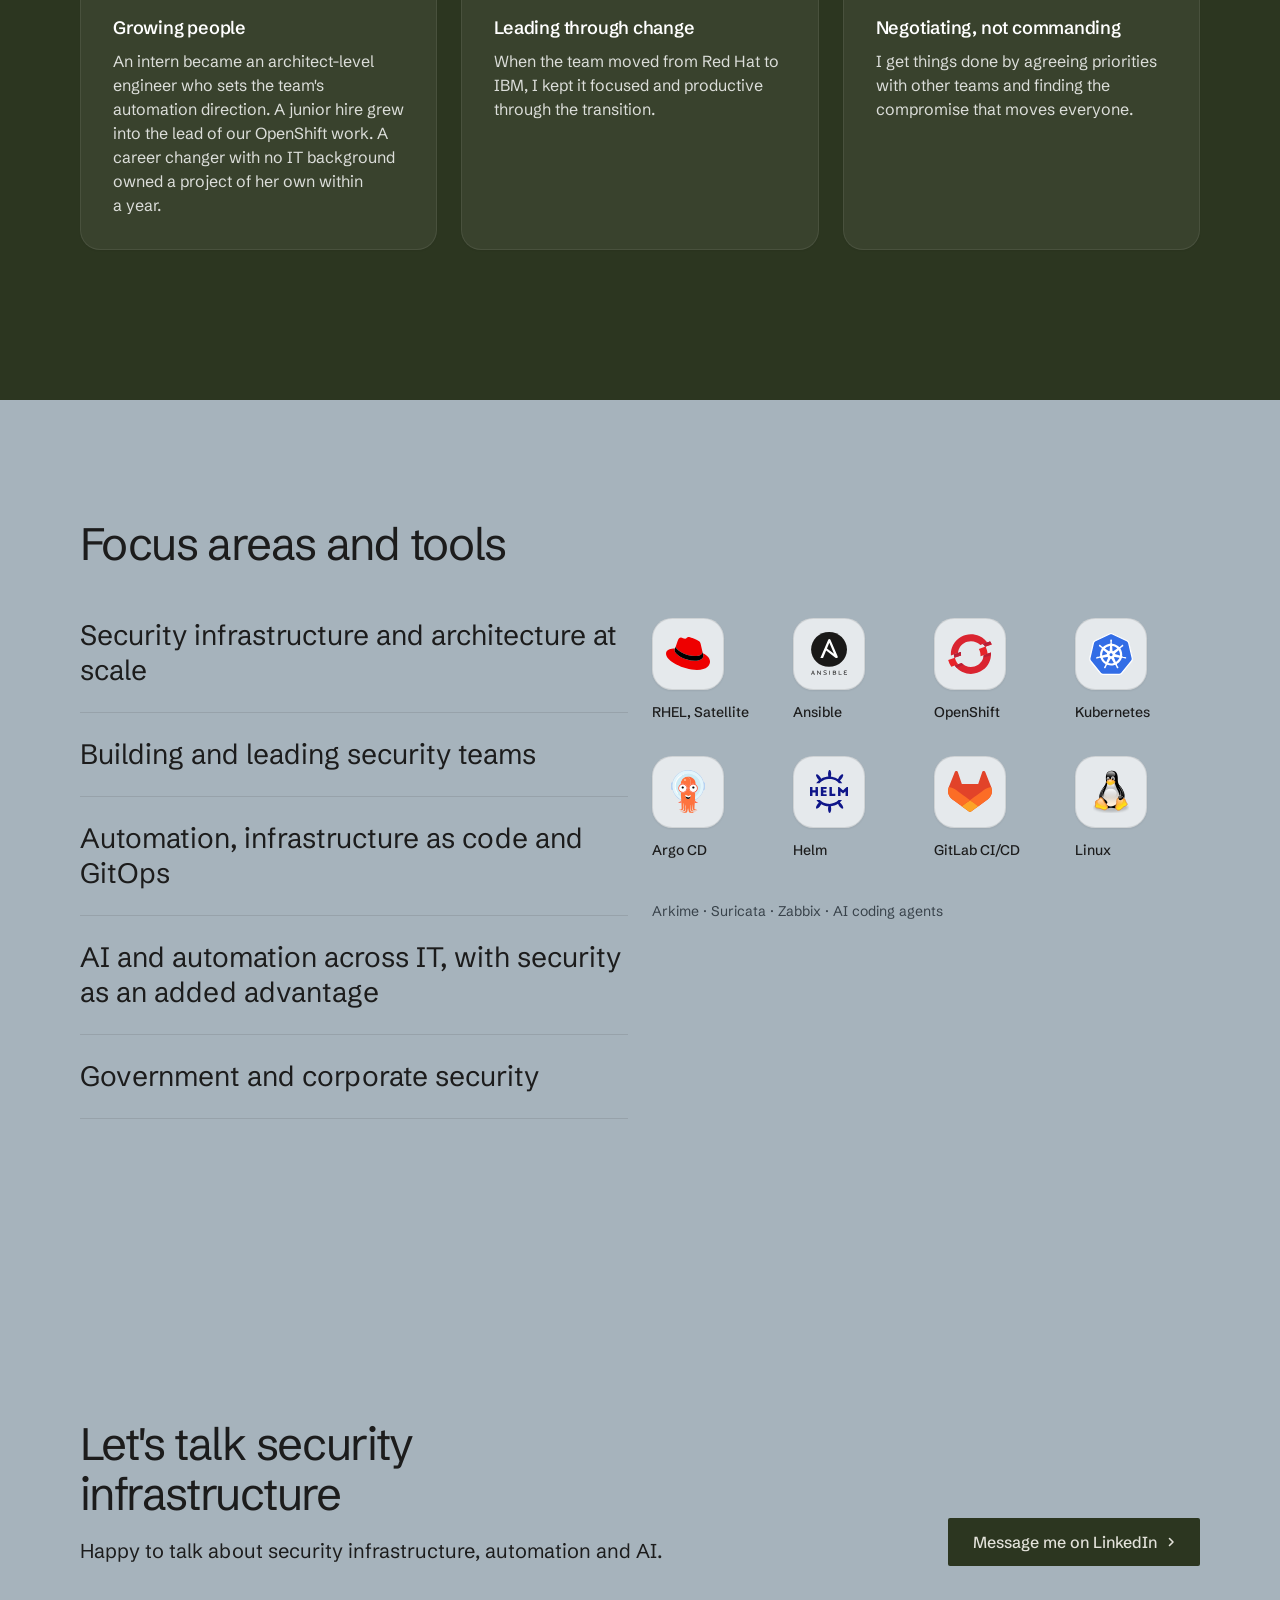
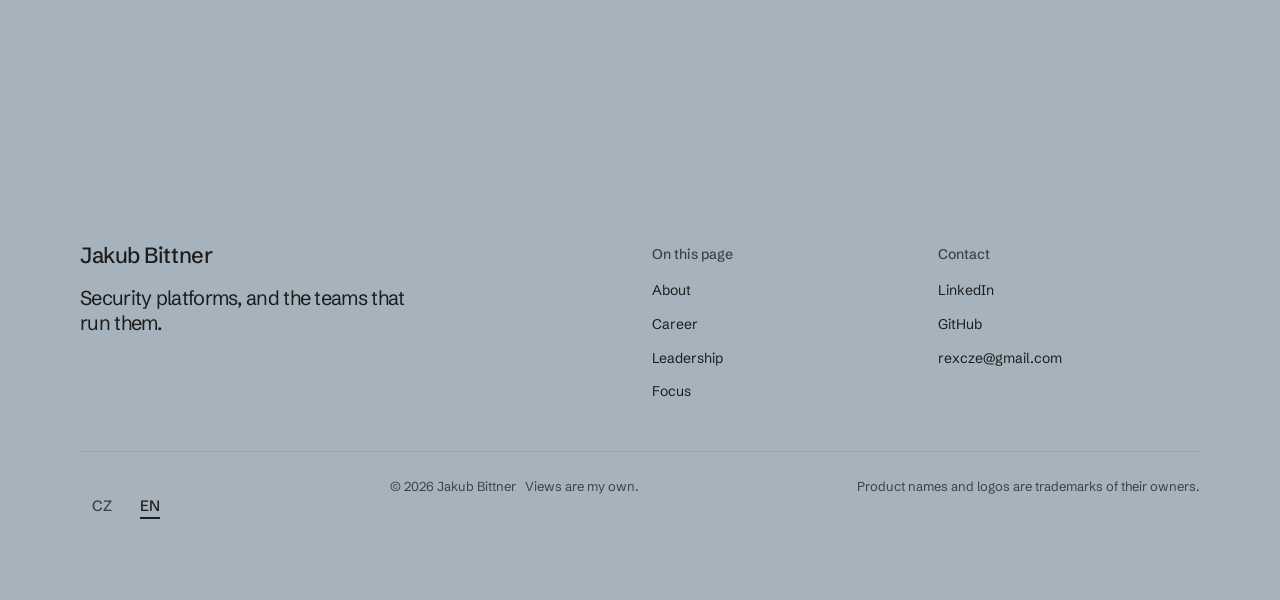
==== commit dee1f99a: "Redesign personal site with the Taste Skill Type-led service layout: statement hero, word-highlight " ====
--- a/index.html
+++ b/index.html
@@ -1,265 +1,249 @@
-<!DOCTYPE html>
-<html lang="cs">
+<!doctype html>
+<html lang="en" class="en" data-type="service" data-radius="soft" data-buttons="block" data-motion>
 <head>
 <meta charset="utf-8">
-<meta name="viewport" content="width=device-width, initial-scale=1">
-<title>Jakub Bittner — Security Infrastructure Lead</title>
-<meta name="description" content="Jakub Bittner — Security Infrastructure Lead. I build security platforms from scratch and lead the teams that run them. IBM, ex-Red Hat, NÚKIB.">
-<link rel="canonical" href="https://jakubbittner.cz/">
-<meta property="og:title" content="Jakub Bittner — Security Infrastructure Lead">
+<meta name="viewport" content="width=device-width, initial-scale=1, viewport-fit=cover">
+<title>Jakub Bittner: security infrastructure lead</title>
+<meta name="description" content="Jakub Bittner builds security platforms from scratch and leads the teams that run them. 17 years at Czech security agencies, Red Hat and IBM.">
+<meta property="og:type" content="profile">
+<meta property="og:title" content="Jakub Bittner: security infrastructure lead">
 <meta property="og:description" content="I build security platforms from scratch and lead the teams that run them. IBM, ex-Red Hat, NÚKIB.">
 <meta property="og:url" content="https://jakubbittner.cz/">
-<meta property="og:type" content="profile">
-<link rel="icon" href="data:image/svg+xml,<svg xmlns='http://www.w3.org/2000/svg' viewBox='0 0 32 32'><rect width='32' height='32' rx='6' fill='%230f172a'/><text x='16' y='22' font-family='Georgia,serif' font-size='16' fill='%2338bdf8' text-anchor='middle'>JB</text></svg>">
+<meta property="og:image" content="https://jakubbittner.cz/share.jpg">
+<meta name="twitter:card" content="summary_large_image">
+<link rel="icon" href="favicon.svg" type="image/svg+xml">
+<meta name="theme-color" content="#a6b3bc">
+<link rel="canonical" href="https://jakubbittner.cz/">
+<meta name="site-kind" content="other">
+<meta name="page-type" content="service">
+<link rel="preconnect" href="https://fonts.googleapis.com">
+<link rel="preconnect" href="https://fonts.gstatic.com" crossorigin>
+<link href="https://fonts.googleapis.com/css2?family=Schibsted+Grotesk:wght@400..700&display=swap" rel="stylesheet">
+<link rel="stylesheet" href="assets/system.css">
+<link rel="stylesheet" href="assets/ui/cards.css">
+<link rel="stylesheet" href="assets/motion/motion.css">
+<link rel="stylesheet" href="assets/layout/layout.css">
+<link rel="stylesheet" href="assets/icons/icon.css">
 <style>
-  :root {
-    --bg: #0b1120; --panel: #111a2e; --text: #e2e8f0; --muted: #94a3b8;
-    --accent: #38bdf8; --line: #1e293b;
-    --serif: "Iowan Old Style", "Palatino Linotype", Palatino, Georgia, serif;
-    --sans: -apple-system, BlinkMacSystemFont, "Segoe UI", Roboto, "Helvetica Neue", Arial, sans-serif;
-    --mono: ui-monospace, "SF Mono", Menlo, Consolas, monospace;
-  }
-  @media (prefers-color-scheme: light) {
-    :root { --bg: #f8fafc; --panel: #ffffff; --text: #0f172a; --muted: #475569; --accent: #0369a1; --line: #e2e8f0; }
-  }
-  * { box-sizing: border-box; }
-  html { -webkit-text-size-adjust: 100%; }
-  body { margin: 0; background: var(--bg); color: var(--text); font: 17px/1.65 var(--sans); }
-  .wrap { max-width: 760px; margin: 0 auto; padding: 32px 24px 64px; }
-  nav { display: flex; justify-content: space-between; align-items: center; font: 13px var(--mono); color: var(--muted); }
-  nav .host { letter-spacing: .02em; }
-  .lang button { background: none; border: 1px solid var(--line); color: var(--muted); font: inherit; padding: 4px 10px; cursor: pointer; border-radius: 4px; }
-  .lang button[aria-pressed="true"] { color: var(--text); border-color: var(--accent); }
-  header { padding: 72px 0 40px; border-bottom: 1px solid var(--line); }
-  .eyebrow { font: 13px var(--mono); color: var(--accent); text-transform: uppercase; letter-spacing: .12em; margin: 0 0 16px; }
-  h1 { font: 600 clamp(40px, 7vw, 60px)/1.05 var(--serif); margin: 0 0 20px; letter-spacing: -.01em; }
-  .lede { font-size: 20px; color: var(--muted); max-width: 34em; margin: 0; }
-  section { padding: 40px 0; border-bottom: 1px solid var(--line); }
-  h2 { font: 13px var(--mono); text-transform: uppercase; letter-spacing: .12em; color: var(--muted); margin: 0 0 24px; font-weight: 400; }
-  ol.timeline { list-style: none; margin: 0; padding: 0; }
-  .timeline li { display: grid; grid-template-columns: 120px 1fr; gap: 16px; padding: 14px 0; }
-  .timeline li + li { border-top: 1px dashed var(--line); }
-  .years { font: 14px var(--mono); color: var(--muted); padding-top: 3px; }
-  .role { font-weight: 600; }
-  .org { color: var(--muted); }
-  .note { font-size: 15px; color: var(--muted); margin-top: 4px; }
-  ul.focus { list-style: none; padding: 0; margin: 0; display: grid; gap: 12px; }
-  ul.focus li { padding-left: 22px; position: relative; }
-  ul.focus li::before { content: ""; position: absolute; left: 0; top: .7em; width: 10px; height: 2px; background: var(--accent); }
-  .contact a { color: var(--text); text-decoration: none; border-bottom: 1px solid var(--accent); }
-  .contact a:hover { color: var(--accent); }
-  .contact p { margin: 0 0 8px; }
-  .about p { margin: 0 0 16px; max-width: 40em; }
-  .about p:last-child { margin-bottom: 0; }
-  ul.points { list-style: none; padding: 0; margin: 20px 0 0; display: grid; gap: 14px; }
-  ul.points li { padding-left: 22px; position: relative; }
-  ul.points li::before { content: ""; position: absolute; left: 0; top: .7em; width: 10px; height: 2px; background: var(--accent); }
-  ul.points strong { font-weight: 600; }
-  .tech { margin: 24px 0 0; font: 14px/1.7 var(--mono); color: var(--muted); }
-  footer { padding-top: 32px; font: 13px var(--mono); color: var(--muted); }
+:root {
+  --p-bg: #a6b3bc; --p-surface: #b2bdc5; --p-ink: #1c1c1c; --p-muted: #38424a;
+  --p-accent: #2c3620; --p-accent-ink: #e3e2da; --p-action: #2c3620; --p-action-ink: #e3e2da;
+  --p-inv-bg: #2c3620; --p-inv-surface: #39422d; --p-inv-ink: #ffffff; --p-inv-muted: #a8ada3;
+  --p-inv-accent: #ffffff; --p-inv-accent-ink: #2c3620; --p-inv-action: #ffffff; --p-inv-action-ink: #2c3620;
+  --font-display: "Schibsted Grotesk", system-ui, sans-serif;
+  --font-text: "Schibsted Grotesk", system-ui, sans-serif;
+  --display-weight: 400;
+  --display-tracking: -0.035em;
+  --display-tracking-xl: -0.042em;
+  --ly-scale: 0.98;
+}
+</style>
+<script>document.documentElement.classList.add('m-enter');setTimeout(()=>document.documentElement.classList.add('m-enter-done'),700)</script>
+<script>document.documentElement.classList.add('mo-js');setTimeout(()=>document.documentElement.classList.add('mo-safe'),2500)</script>
+<link rel="modulepreload" href="assets/moments/moments.js">
+<link rel="modulepreload" href="assets/moments/lib.js">
+<link rel="modulepreload" href="assets/moments/word-highlight/moment.js">
+<style>
+  /* the language switch: both languages sit in the page, the other one is hidden */
   body [lang="en"] { display: none; }
   html.en body [lang="cs"] { display: none; }
   html.en body [lang="en"] { display: revert; }
-  @media (max-width: 560px) {
-    header { padding: 48px 0 32px; }
-    .timeline li { grid-template-columns: 1fr; gap: 2px; }
-  }
+  .lang { display: inline-flex; gap: var(--s-1); }
+  .lang button { font: inherit; font-weight: 500; font-size: 15px; background: none; border: 0; color: var(--muted); cursor: pointer; min-width: 44px; min-height: 44px; padding: 0 var(--s-2); }
+  .lang button[aria-pressed="true"] { color: var(--ink); text-decoration: underline; text-underline-offset: 6px; text-decoration-thickness: 2px; }
+  /* the tool tiles inside the focus section */
+  #focus .tools { display: grid; grid-template-columns: repeat(4, minmax(0, 1fr)); gap: var(--s-6) var(--s-4); align-content: start; }
+  #focus .tool { display: grid; justify-items: start; gap: var(--s-3); }
+  #focus .tool span { font-size: var(--t-small); font-weight: 500; }
+  #focus .more { margin-top: var(--s-2); font-size: var(--t-small); color: var(--muted); }
+  #focus .focus-list { list-style: none; margin: 0; padding: 0; display: grid; gap: var(--s-5); }
+  #focus .focus-list li { padding-bottom: var(--s-5); border-bottom: 1px solid var(--line); font-size: var(--t-h3); line-height: 1.25; }
+  #career .rows .rows__name { display: flex; align-items: center; gap: var(--s-3); }
+  #career .rows p { margin: 0; }
+  #career .rows__org, #career .rows__name span.rows__org { color: var(--ink); font-size: var(--t-small); }
+  #leadership .card svg { margin-bottom: var(--s-4); }
+  .closing__links .lang { margin-top: var(--s-2); }
+  @media (max-width: 1023px) { #career .rows .rows__name { flex-direction: column; align-items: flex-start; } }
+  .closing .mark--initial { width: 28px; height: 28px; font-size: 16px; border-radius: 7px; }
+  #leadership .lead { max-width: 52ch; }
+    @media (max-width: 639px) { #focus .tools { grid-template-columns: repeat(2, minmax(0, 1fr)); } }
 </style>
 </head>
 <body>
-<div class="wrap">
-  <nav>
-    <span class="host">jakubbittner.cz</span>
-    <span class="lang">
-      <button type="button" data-set="cs" aria-pressed="true">CZ</button>
-      <button type="button" data-set="en" aria-pressed="false">EN</button>
-    </span>
-  </nav>
-
-  <header>
-    <p class="eyebrow">Security Infrastructure Lead</p>
-    <h1>Jakub Bittner</h1>
-    <p class="lede" lang="cs">Stavím bezpečnostní platformy od nuly a vedu týmy, které je provozují. Sídlím v EU, pracuji s týmy po celém světě.</p>
-    <p class="lede" lang="en">I build security platforms from scratch, and I lead the teams that run them. Based in the EU, working with teams everywhere.</p>
-  </header>
-
-  <section class="about">
-    <h2 lang="cs">O mně</h2>
-    <h2 lang="en">About</h2>
-    <div lang="cs">
-      <p>17 let buduji a provozuji infrastrukturu, na které stojí bezpečnostní týmy. Nejdřív pro české státní bezpečnostní instituce (NBÚ, NÚKIB), pak pro globální bezpečnostní organizaci Red Hatu, která se v roce 2026 stala součástí IBM.</p>
-      <p>Vedu prakticky: vedl jsem malý tým inženýrů a sám jsem dál navrhoval a stavěl. Radši vychovám lidi, kteří mě nepotřebují, než abych byl úzkým hrdlem. V poslední době dělám svůj tým „AI-native“, protože AI vidím jako další úroveň automatizace, na které mi vždy záleželo. Zázemí v bezpečnosti je moje výhoda oproti typickému IT inženýrovi: vím, kde se věci lámou a jak je postavit bezpečně od začátku.</p>
-    </div>
-    <div lang="en">
-      <p>For 17 years I have built and run the infrastructure that security teams depend on, first for Czech government security agencies (NBÚ, NÚKIB) and then for Red Hat's global Information Security organisation, which became part of IBM in 2026.</p>
-      <p>I lead hands-on: I led a small team of engineers and kept designing and building myself. I would rather grow people who do not need me than be a bottleneck. Lately I have been making my team AI-native, because I see AI as the next level of the automation I have always cared about. My security background is an edge over a typical IT engineer: I know where things break and how to build them safely from the start.</p>
-    </div>
-  </section>
-
-  <section class="about">
-    <h2 lang="cs">Vedení lidí</h2>
-    <h2 lang="en">Leadership</h2>
-    <div lang="cs">
-      <p>Založil jsem funkci bezpečnostní infrastruktury v rámci informační bezpečnosti Red Hatu. Identifikoval jsem potřebu, obhájil její smysl a následně tým vybudoval a vedl, nejdřív jako team leader a poté jako manažer (tři inženýři). Své vedení vnímám jako servant leadership: odstraňuji překážky, kryji tým, když je potíž, a rozvíjím lidi, dokud mě nepotřebují.</p>
-      <ul class="points">
-        <li><strong>Rozvoj lidí.</strong> Z praktikanta se stal inženýr na úrovni architekta, který určuje směr automatizace týmu. Z juniorního kolegy vedoucí naší práce na OpenShiftu. Člověk bez zkušeností z IT vlastnil do roka svůj vlastní projekt.</li>
-        <li><strong>Vedení přes změnu.</strong> Když se tým přesouval z Red Hatu do IBM, udržel jsem ho soustředěný a produktivní.</li>
-        <li><strong>Vyjednávání, ne přikazování.</strong> Věci se dějí dohodou priorit s ostatními týmy a kompromisem, který všechny posune dál.</li>
-      </ul>
-    </div>
-    <div lang="en">
-      <p>I established the Security Infrastructure function within Red Hat's Information Security organisation. I identified the need, made the case for it, then built the team and led it, first as team leader and then as manager (three engineers). I see my leadership as servant leadership: I remove obstacles, shield the team when there is trouble, and grow people until they no longer need me.</p>
-      <ul class="points">
-        <li><strong>Growing people.</strong> An intern became an architect-level engineer who sets the team's automation direction. A junior hire grew into the lead of our OpenShift work. A career changer with no IT background owns her own project within a year.</li>
-        <li><strong>Leading through change.</strong> When the team moved from Red Hat to IBM, I kept it focused and productive through the transition.</li>
-        <li><strong>Negotiating, not commanding.</strong> I get things done by agreeing priorities with other teams and finding the compromise that moves everyone.</li>
-      </ul>
-    </div>
-  </section>
-
-  <section>
-    <h2 lang="cs">Kariéra</h2>
-    <h2 lang="en">Experience</h2>
-    <ol class="timeline">
-      <li>
-        <span class="years">2026 —</span>
-        <div>
-          <div class="role">Security Consultant</div>
-          <div class="org">IBM</div>
-        </div>
-      </li>
-      <li>
-        <span class="years">2023 — 2026</span>
-        <div>
-          <div class="role">Manager, Security Infrastructure</div>
-          <div class="org">Red Hat</div>
-        </div>
-      </li>
-      <li>
-        <span class="years">2021 — 2023</span>
-        <div>
-          <div class="role">Security Infrastructure Team Leader</div>
-          <div class="org">Red Hat</div>
-        </div>
-      </li>
-      <li>
-        <span class="years">2017 — 2023</span>
-        <div>
-          <div class="role">Senior Information Security Analyst</div>
-          <div class="org">Red Hat</div>
-          <div class="note" lang="cs">Začínal jsem jako Information Security Analyst.</div>
-          <div class="note" lang="en">Started as Information Security Analyst.</div>
-        </div>
-      </li>
-      <li>
-        <span class="years">2016 — 2017</span>
-        <div>
-          <div class="role">Cyber Security Analyst</div>
-          <div class="org" lang="cs">NÚKIB (Národní úřad pro kybernetickou a informační bezpečnost)</div>
-          <div class="org" lang="en">NÚKIB (National Cyber and Information Security Agency)</div>
-        </div>
-      </li>
-      <li>
-        <span class="years">2009 — 2016</span>
-        <div>
-          <div class="role">Linux Administrator</div>
-          <div class="org" lang="cs">NBÚ (Národní bezpečnostní úřad)</div>
-          <div class="org" lang="en">NBÚ (National Security Authority)</div>
-        </div>
-      </li>
-    </ol>
-  </section>
-
-  <section>
-    <h2 lang="cs">Čemu se věnuji</h2>
-    <h2 lang="en">Focus</h2>
-    <ul class="focus" lang="cs">
-      <li>Bezpečnostní infrastruktura a architektura ve velkém měřítku</li>
-      <li>Budování a vedení bezpečnostních týmů</li>
-      <li>Automatizace, infrastruktura jako kód a GitOps</li>
-      <li>AI a automatizace v IT, s bezpečností jako výhodou navíc</li>
-      <li>Bezpečnost ve státní správě i ve firmách</li>
-    </ul>
-    <ul class="focus" lang="en">
-      <li>Security infrastructure and architecture at scale</li>
-      <li>Building and leading security teams</li>
-      <li>Automation, infrastructure as code and GitOps</li>
-      <li>AI and automation across IT, with security as an added advantage</li>
-      <li>Government and corporate security</li>
-    </ul>
-    <p class="tech">RHEL · Red Hat Satellite · Ansible · OpenShift / Kubernetes · Argo CD · Helm · GitLab CI/CD · Arkime · Suricata · Zabbix · AI coding agents</p>
-  </section>
-
-  <section>
-    <h2 lang="cs">Vzdělání</h2>
-    <h2 lang="en">Education</h2>
-    <ol class="timeline">
-      <li>
-        <span class="years">Ing.</span>
-        <div>
-          <div class="role" lang="cs">Podnikové řízení</div>
-          <div class="role" lang="en">Business Management</div>
-          <div class="org" lang="cs">Masarykova univerzita</div>
-          <div class="org" lang="en">Masaryk University</div>
-        </div>
-      </li>
-      <li>
-        <span class="years">Bc.</span>
-        <div>
-          <div class="role" lang="cs">Veřejná správa</div>
-          <div class="role" lang="en">Public Administration</div>
-          <div class="org" lang="cs">Masarykova univerzita</div>
-          <div class="org" lang="en">Masaryk University</div>
-        </div>
-      </li>
-      <li>
-        <span class="years" lang="cs">stáž</span>
-        <span class="years" lang="en">exchange</span>
-        <div>
-          <div class="role">Juniata College, USA</div>
-          <div class="org" lang="cs">Studijní semestr, Business Management &amp; Communication</div>
-          <div class="org" lang="en">Exchange semester, Business Management &amp; Communication</div>
-        </div>
-      </li>
-    </ol>
-  </section>
-
-  <section class="contact">
-    <h2 lang="cs">Kontakt</h2>
-    <h2 lang="en">Contact</h2>
-    <p lang="cs">Rád si popovídám o bezpečnostní infrastruktuře, automatizaci a AI.</p>
-    <p lang="en">Happy to talk about security infrastructure, automation and AI.</p>
-    <p><a href="https://www.linkedin.com/in/jakubbittner" rel="me">LinkedIn — linkedin.com/in/jakubbittner</a></p>
-    <p><a href="https://github.com/rexcze" rel="me">GitHub — github.com/rexcze</a></p>
-    <p id="mail-row" hidden><a id="mail" href="#">E-mail</a></p>
-    <p lang="cs">Sídlím v EU, pracuji s týmy po celém světě.</p>
-    <p lang="en">Based in the EU, working with teams everywhere.</p>
-  </section>
-
-  <footer>© <span id="y">2026</span> Jakub Bittner · <span lang="cs">Názory jsou moje osobní.</span><span lang="en">Views are my own.</span></footer>
-</div>
+<!-- type: service (a person offered for hire; no photographs of him supplied, so the page is type, real tool icons and flat colour)
+     deal: hero statement (no photograph: the dealt `photo` hero cannot stand without one), nav-split without a panel (no pictures for cards),
+     footer-dark, close head row (close-photo re-dealt, no photograph), rhythm dark-band (leadership), buttons block, mark initial, palette blush-sage-slate, type schibsted
+     moments: word-highlight in #about (the statement) -->
+
+<header class="nav nav--split">
+  <div class="wrap nav__bar">
+    <a class="skip-link" href="#top" data-cs="Přeskočit na obsah" data-en="Skip to content">Skip to content</a>
+    <nav class="nav__links" aria-label="Main">
+      <div class="nav__item"><a class="nav__link" href="#about"><span lang="cs">O mně</span><span lang="en">About</span></a></div>
+      <div class="nav__item"><a class="nav__link" href="#career"><span lang="cs">Kariéra</span><span lang="en">Career</span></a></div>
+      <div class="nav__item"><a class="nav__link" href="#leadership"><span lang="cs">Vedení lidí</span><span lang="en">Leadership</span></a></div>
+      <div class="nav__item"><a class="nav__link" href="#focus"><span lang="cs">Zaměření</span><span lang="en">Focus</span></a></div>
+    </nav>
+    <a class="nav__logo" href="#top"><span class="mark mark--initial" aria-hidden="true">J</span>Jakub Bittner</a>
+    <div class="nav__actions">
+      <span class="lang" role="group" aria-label="Language">
+        <button type="button" data-set="cs" aria-pressed="false">CZ</button>
+        <button type="button" data-set="en" aria-pressed="true">EN</button>
+      </span>
+      <a class="btn btn--primary" href="https://www.linkedin.com/in/jakubbittner" rel="me"><span lang="cs">Napsat na LinkedIn</span><span lang="en">Message me on LinkedIn</span></a>
+    </div>
+    <button class="nav__toggle" type="button" aria-expanded="false" aria-label="Menu">
+      <svg width="18" height="18" viewBox="0 0 18 18" aria-hidden="true"><path d="M2 5h14M2 13h14" stroke="currentColor" stroke-width="1.6" stroke-linecap="round"/></svg>
+    </button>
+  </div>
+</header>
+
+<main id="top">
+  <section class="hero hero--statement" data-enter aria-labelledby="hero-h">
+    <div class="wrap"><div class="hero-text hero__in">
+      <div>
+        <h1 id="hero-h"><span lang="cs">Vedoucí bezpečnostní infrastruktury, který staví od nuly</span><span lang="en">Security infrastructure lead who builds from scratch</span></h1>
+        <p class="hero__lead"><span lang="cs">Stavím bezpečnostní platformy od nuly a vedu týmy, které je provozují. 17 let pro české bezpečnostní úřady, Red Hat a IBM.</span><span lang="en">I build security platforms from scratch and lead the teams that run them. 17 years across Czech security agencies, Red Hat and IBM.</span></p>
+        <div class="btn-row">
+          <a class="btn btn--primary" href="https://www.linkedin.com/in/jakubbittner" rel="me"><span lang="cs">Napsat na LinkedIn</span><span lang="en">Message me on LinkedIn</span><svg class="m-arrow" viewBox="0 0 12 12" aria-hidden="true"><path class="m-arrow__stem" d="M1 6h8"/><path class="m-arrow__head" d="M4.5 2.5 8 6l-3.5 3.5"/></svg></a>
+          <a class="btn btn--secondary" href="#career"><span lang="cs">Projít kariéru</span><span lang="en">Read my career</span></a>
+        </div>
+      </div>
+      <dl class="hero__facts">
+        <div><dt><span lang="cs">Praxe</span><span lang="en">Experience</span></dt><dd><span lang="cs">17 let v bezpečnosti</span><span lang="en">17 years in security</span></dd></div>
+        <div><dt><span lang="cs">Vedl jsem</span><span lang="en">Led</span></dt><dd><span lang="cs">3 inženýry v Red Hatu</span><span lang="en">3 engineers at Red Hat</span></dd></div>
+        <div><dt><span lang="cs">Dnes</span><span lang="en">Now</span></dt><dd><span lang="cs">Security Consultant, IBM</span><span lang="en">Security Consultant, IBM</span></dd></div>
+        <div><dt><span lang="cs">Působím</span><span lang="en">Based</span></dt><dd><span lang="cs">EU, týmy po celém světě</span><span lang="en">EU, teams worldwide</span></dd></div>
+      </dl>
+    </div></div>
+  </section>
+
+  <section class="section statement" id="about" data-moment="word-highlight" aria-label="About">
+    <div class="wrap">
+      <p class="t-label"><span lang="cs">O mně</span><span lang="en">About</span></p>
+      <p class="mo-wh__text"><span lang="cs">Radši vychovám lidi, kteří mě nepotřebují, než abych byl úzkým hrdlem. Bezpečnost je moje výhoda oproti typickému IT inženýrovi: vím, kde se věci lámou, a umím je postavit <strong>bezpečně</strong> od začátku.</span><span lang="en">I would rather grow people who do not need me than be a bottleneck. Security is my edge over a typical IT engineer: I know where things break and how to build them <strong>safely</strong> from the start.</span></p>
+    </div>
+  </section>
+
+  <section class="section" id="career" style="--hm: 2" aria-labelledby="career-h">
+    <div class="wrap">
+      <div class="section-head"><h2 id="career-h"><span lang="cs">Od správce Linuxu po vedení týmu. <span class="muted">Šest rolí za 17 let.</span></span><span lang="en">From Linux administrator to team lead. <span class="muted">Six roles in 17 years.</span></span></h2></div>
+      <div class="grid grid--top">
+        <ul class="rows span-6">
+          <li><span class="rows__name"><span class="ic-tile ic-tile--40"><img class="ic" src="assets/icons/ibm.svg" alt="" width="24" height="24"></span><span>Security Consultant<br><span class="rows__org">IBM</span></span></span><span class="rows__value">2026 –</span></li>
+          <li><span class="rows__name"><span class="ic-tile ic-tile--40"><img class="ic" src="assets/icons/redhat.svg" alt="" width="24" height="24"></span><span>Manager, Security Infrastructure<br><span class="rows__org">Red Hat</span></span></span><span class="rows__value">2023 – 2026</span></li>
+          <li><span class="rows__name"><span class="ic-tile ic-tile--40"><img class="ic" src="assets/icons/redhat.svg" alt="" width="24" height="24"></span><span>Security Infrastructure Team Leader<br><span class="rows__org">Red Hat</span></span></span><span class="rows__value">2021 – 2023</span></li>
+          <li><span class="rows__name"><span class="ic-tile ic-tile--40"><img class="ic" src="assets/icons/redhat.svg" alt="" width="24" height="24"></span><span>Senior Information Security Analyst<br><span class="rows__org">Red Hat</span></span></span><span class="rows__value">2017 – 2023</span></li>
+          <li><span class="rows__name"><span>Cyber Security Analyst<br><span class="rows__org"><span lang="cs">NÚKIB, Národní úřad pro kybernetickou a informační bezpečnost</span><span lang="en">NÚKIB, National Cyber and Information Security Agency</span></span></span></span><span class="rows__value">2016 – 2017</span></li>
+          <li><span class="rows__name"><span>Linux Administrator<br><span class="rows__org"><span lang="cs">NBÚ, Národní bezpečnostní úřad</span><span lang="en">NBÚ, National Security Authority</span></span></span></span><span class="rows__value">2009 – 2016</span></li>
+        </ul>
+        <div class="span-6 start-7 stack-5">
+          <p class="t-label muted"><span lang="cs">Vzdělání</span><span lang="en">Education</span></p>
+          <ul class="rows">
+            <li><span class="rows__name"><span><span lang="cs">Ing., Podnikové řízení</span><span lang="en">Ing., Business Management</span><br><span class="rows__org"><span lang="cs">Masarykova univerzita</span><span lang="en">Masaryk University</span></span></span></span></li>
+            <li><span class="rows__name"><span><span lang="cs">Bc., Veřejná správa</span><span lang="en">Bc., Public Administration</span><br><span class="rows__org"><span lang="cs">Masarykova univerzita</span><span lang="en">Masaryk University</span></span></span></span></li>
+            <li><span class="rows__name"><span>Juniata College, USA<br><span class="rows__org"><span lang="cs">Studijní semestr, Business Management &amp; Communication</span><span lang="en">Exchange semester, Business Management &amp; Communication</span></span></span></span></li>
+          </ul>
+        </div>
+      </div>
+    </div>
+  </section>
+
+  <section class="section ground-inverse" id="leadership" style="--hm: 2" aria-labelledby="leadership-h">
+    <div class="wrap">
+      <div class="section-head"><h2 id="leadership-h"><span lang="cs">Vedení lidí: založil jsem funkci a vychoval její lidi</span><span lang="en">Leadership: I founded the function and grew its people</span></h2>
+        <p class="lead"><span lang="cs">Identifikoval jsem potřebu bezpečnostní infrastruktury v Red Hatu, obhájil její smysl a postavil tým: nejdřív jako team leader, pak jako manažer tří inženýrů. Vedu jako servant leader: odstraňuji překážky, kryji tým, když je potíž, a rozvíjím lidi, dokud mě nepotřebují.</span><span lang="en">I saw the need for security infrastructure at Red Hat, made the case for it and built the team, first as team leader and then as manager of three engineers. I lead as a servant leader: I remove obstacles, shield the team when there is trouble and grow people until they no longer need me.</span></p></div>
+      <div class="grid">
+        <article class="card span-4"><svg class="ic ic-svg ic-32" aria-hidden="true" xmlns="http://www.w3.org/2000/svg" viewBox="0 0 24 24" fill="none" stroke="currentColor" stroke-width="2" stroke-linecap="round" stroke-linejoin="round"><g fill="none" stroke="currentColor" stroke-linecap="round" stroke-linejoin="round" stroke-width="2"><path d="M18 21a8 8 0 0 0-16 0"/><circle cx="10" cy="8" r="5"/><path d="M22 20c0-3.37-2-6.5-4-8a5 5 0 0 0-.45-8.3"/></g></svg><h3><span lang="cs">Rozvoj lidí</span><span lang="en">Growing people</span></h3><p><span lang="cs">Z praktikanta se stal inženýr na úrovni architekta, který určuje směr automatizace týmu. Z juniorního kolegy vedoucí naší práce na OpenShiftu. Člověk bez zkušeností z IT vlastnil do roka svůj vlastní projekt.</span><span lang="en">An intern became an architect-level engineer who sets the team's automation direction. A junior hire grew into the lead of our OpenShift work. A career changer with no IT background owned a project of her own within a year.</span></p></article>
+        <article class="card span-4"><svg class="ic ic-svg ic-32" aria-hidden="true" xmlns="http://www.w3.org/2000/svg" viewBox="0 0 24 24" fill="none" stroke="currentColor" stroke-width="2" stroke-linecap="round" stroke-linejoin="round"><g fill="none" stroke="currentColor" stroke-linecap="round" stroke-linejoin="round" stroke-width="2"><path d="M3 12a9 9 0 0 1 9-9a9.75 9.75 0 0 1 6.74 2.74L21 8"/><path d="M21 3v5h-5m5 4a9 9 0 0 1-9 9a9.75 9.75 0 0 1-6.74-2.74L3 16"/><path d="M8 16H3v5"/></g></svg><h3><span lang="cs">Vedení přes změnu</span><span lang="en">Leading through change</span></h3><p><span lang="cs">Když se tým přesouval z Red Hatu do IBM, udržel jsem ho soustředěný a produktivní.</span><span lang="en">When the team moved from Red Hat to IBM, I kept it focused and productive through the transition.</span></p></article>
+        <article class="card span-4"><svg class="ic ic-svg ic-32" aria-hidden="true" xmlns="http://www.w3.org/2000/svg" viewBox="0 0 24 24" fill="none" stroke="currentColor" stroke-width="2" stroke-linecap="round" stroke-linejoin="round"><g fill="none" stroke="currentColor" stroke-linecap="round" stroke-linejoin="round" stroke-width="2"><path d="m11 17l2 2a1 1 0 1 0 3-3"/><path d="m14 14l2.5 2.5a1 1 0 1 0 3-3l-3.88-3.88a3 3 0 0 0-4.24 0l-.88.88a1 1 0 1 1-3-3l2.81-2.81a5.79 5.79 0 0 1 7.06-.87l.47.28a2 2 0 0 0 1.42.25L21 4"/><path d="m21 3l1 11h-2M3 3L2 14l6.5 6.5a1 1 0 1 0 3-3M3 4h8"/></g></svg><h3><span lang="cs">Vyjednávání, ne přikazování</span><span lang="en">Negotiating, not commanding</span></h3><p><span lang="cs">Věci se dějí dohodou priorit s ostatními týmy a kompromisem, který všechny posune dál.</span><span lang="en">I get things done by agreeing priorities with other teams and finding the compromise that moves everyone.</span></p></article>
+      </div>
+    </div>
+  </section>
+
+  <section class="section" id="focus" style="--hm: 2" aria-labelledby="focus-h">
+    <div class="wrap">
+      <div class="section-head"><h2 id="focus-h"><span lang="cs">Zaměření a nástroje</span><span lang="en">Focus areas and tools</span></h2></div>
+      <div class="grid grid--top">
+        <ul class="focus-list span-6">
+          <li><span lang="cs">Bezpečnostní infrastruktura a architektura ve velkém měřítku</span><span lang="en">Security infrastructure and architecture at scale</span></li>
+          <li><span lang="cs">Budování a vedení bezpečnostních týmů</span><span lang="en">Building and leading security teams</span></li>
+          <li><span lang="cs">Automatizace, infrastruktura jako kód a GitOps</span><span lang="en">Automation, infrastructure as code and GitOps</span></li>
+          <li><span lang="cs">AI a automatizace v IT, s bezpečností jako výhodou navíc</span><span lang="en">AI and automation across IT, with security as an added advantage</span></li>
+          <li><span lang="cs">Bezpečnost ve státní správě i ve firmách</span><span lang="en">Government and corporate security</span></li>
+        </ul>
+        <div class="span-6 start-7">
+          <div class="tools" role="group" aria-label="Tools">
+            <div class="tool"><span class="ic-tile ic-tile--72"><img class="ic" src="assets/icons/redhat.svg" alt="" width="40" height="40"></span><span>RHEL, Satellite</span></div>
+            <div class="tool"><span class="ic-tile ic-tile--72"><img class="ic" src="assets/icons/ansible.svg" alt="" width="40" height="40"></span><span>Ansible</span></div>
+            <div class="tool"><span class="ic-tile ic-tile--72"><img class="ic" src="assets/icons/openshift.svg" alt="" width="40" height="40"></span><span>OpenShift</span></div>
+            <div class="tool"><span class="ic-tile ic-tile--72"><img class="ic" src="assets/icons/kubernetes.svg" alt="" width="40" height="40"></span><span>Kubernetes</span></div>
+            <div class="tool"><span class="ic-tile ic-tile--72"><img class="ic" src="assets/icons/argo.svg" alt="" width="40" height="40"></span><span>Argo CD</span></div>
+            <div class="tool"><span class="ic-tile ic-tile--72"><img class="ic" src="assets/icons/helm.svg" alt="" width="40" height="40"></span><span>Helm</span></div>
+            <div class="tool"><span class="ic-tile ic-tile--72"><img class="ic" src="assets/icons/gitlab.svg" alt="" width="40" height="40"></span><span>GitLab CI/CD</span></div>
+            <div class="tool"><span class="ic-tile ic-tile--72"><img class="ic" src="assets/icons/linux-tux.svg" alt="" width="40" height="40"></span><span>Linux</span></div>
+            <p class="more" style="grid-column: 1 / -1">Arkime · Suricata · Zabbix · <span lang="cs">AI kódovací agenti</span><span lang="en">AI coding agents</span></p>
+          </div>
+        </div>
+      </div>
+    </div>
+  </section>
+</main>
+
+<footer class="footer closing g2m" id="contact" aria-labelledby="close-h">
+  <div class="wrap">
+    <div class="closing__cta close--type">
+      <div class="section-head--split">
+        <div><h2 id="close-h"><span lang="cs">Pojďme probrat bezpečnostní infrastrukturu</span><span lang="en">Let's talk security infrastructure</span></h2><p class="t-lead"><span lang="cs">Rád si popovídám o bezpečnostní infrastruktuře, automatizaci a AI.</span><span lang="en">Happy to talk about security infrastructure, automation and AI.</span></p></div>
+        <a class="btn btn--primary" href="https://www.linkedin.com/in/jakubbittner" rel="me"><span lang="cs">Napsat na LinkedIn</span><span lang="en">Message me on LinkedIn</span><svg class="m-arrow" viewBox="0 0 12 12" aria-hidden="true"><path class="m-arrow__stem" d="M1 6h8"/><path class="m-arrow__head" d="M4.5 2.5 8 6l-3.5 3.5"/></svg></a>
+      </div>
+    </div>
+    <div class="closing__links">
+      <div class="grid">
+        <div class="span-6 stack-4">
+          <a class="nav__logo" href="#top">Jakub Bittner</a>
+          <p class="footer__lede"><span lang="cs">Stavím bezpečnostní platformy a vedu týmy, které je provozují.</span><span lang="en">Security platforms, and the teams that run them.</span></p>
+        </div>
+        <div class="span-3 start-7 footer__col"><h3><span lang="cs">Na stránce</span><span lang="en">On this page</span></h3><ul>
+          <li><a href="#about"><span lang="cs">O mně</span><span lang="en">About</span></a></li><li><a href="#career"><span lang="cs">Kariéra</span><span lang="en">Career</span></a></li><li><a href="#leadership"><span lang="cs">Vedení lidí</span><span lang="en">Leadership</span></a></li><li><a href="#focus"><span lang="cs">Zaměření</span><span lang="en">Focus</span></a></li></ul></div>
+        <div class="span-3 footer__col"><h3><span lang="cs">Kontakt</span><span lang="en">Contact</span></h3><ul>
+          <li><a href="https://www.linkedin.com/in/jakubbittner" rel="me">LinkedIn</a></li>
+          <li><a href="https://github.com/rexcze" rel="me">GitHub</a></li>
+          <li id="mail-row" hidden><a id="mail" href="#">E-mail</a></li></ul></div>
+      </div>
+      <div class="footer__legal">
+        <span class="lang" role="group" aria-label="Language"><button type="button" data-set="cs" aria-pressed="false">CZ</button><button type="button" data-set="en" aria-pressed="true">EN</button></span>
+        <span>&copy; <span id="y">2026</span> Jakub Bittner &nbsp; <span lang="cs">Názory jsou moje osobní.</span><span lang="en">Views are my own.</span></span>
+        <span><span lang="cs">Názvy a loga produktů jsou ochranné známky jejich vlastníků.</span><span lang="en">Product names and logos are trademarks of their owners.</span></span>
+      </div>
+    </div>
+  </div>
+</footer>
+
+<nav class="actionbar" aria-label="Quick actions"><a class="btn btn--primary" href="https://www.linkedin.com/in/jakubbittner" rel="me"><span lang="cs">Napsat na LinkedIn</span><span lang="en">Message me on LinkedIn</span></a></nav>
+
+<script type="module" src="assets/system.js"></script>
+<script type="module" src="assets/motion/motion.js"></script>
+<script type="module" src="assets/layout/layout.js"></script>
 <script>
   (function () {
     var root = document.documentElement;
     function set(l) {
       root.classList.toggle('en', l === 'en');
       root.lang = l;
-      document.querySelectorAll('.lang button').forEach(function (b) {
-        b.setAttribute('aria-pressed', String(b.dataset.set === l));
-      });
+      document.querySelectorAll('.lang button').forEach(function (b) { b.setAttribute('aria-pressed', String(b.dataset.set === l)); });
+      document.querySelectorAll('[data-cs]').forEach(function (e) { var t = e.getAttribute('data-' + l); if (e.matches('a')) e.textContent = t; else e.setAttribute('aria-label', t); });
       try { localStorage.setItem('lang', l); } catch (e) {}
     }
     var saved = null;
     try { saved = localStorage.getItem('lang'); } catch (e) {}
     set(saved || ((navigator.language || 'cs').slice(0, 2) === 'cs' ? 'cs' : 'en'));
-    document.querySelectorAll('.lang button').forEach(function (b) {
-      b.addEventListener('click', function () { set(b.dataset.set); });
-    });
+    document.querySelectorAll('.lang button').forEach(function (b) { b.addEventListener('click', function () { set(b.dataset.set); }); });
     document.getElementById('y').textContent = new Date().getFullYear();
     var m = document.getElementById('mail');
     var addr = ['rexcze', 'gmail.com'].join('@');
     m.href = 'mailto:' + addr;
-    m.textContent = 'E-mail — ' + addr;
+    m.textContent = addr;
     document.getElementById('mail-row').hidden = false;
   })();
 </script>
--- a/assets/system.css
+++ b/assets/system.css
@@ -0,0 +1,1328 @@
+/*
+  taste-skill system.css - the one system for the page. Link it first, then assets/ui/cards.css (the
+  feature card, its panel and the fragment placements), then set the palette (--p-*), the fonts and
+  the radius set on :root in the page (node scripts/start.mjs prints that block).
+  Do not add a second grid, spacing scale, type scale, radius scale, button or card style.
+*/
+
+/* ---------------------------------------------------------------- tokens */
+:root {
+  /* palette (hex only; fx.js reads --bg --surface --ink --muted --accent --accent-ink) */
+  --p-bg: #ffffff;
+  --p-surface: #f4f4f4;
+  --p-ink: #111111;
+  --p-muted: #6b6b6b;
+  --p-accent: #1a4be0;
+  --p-accent-ink: #ffffff;
+  --p-action: #1a4be0;      /* buttons, links, focus: the accent, or the ink when the accent is too pale */
+  --p-action-ink: #ffffff;
+  --p-inv-bg: #111111;
+  --p-inv-surface: #1c1c1c;
+  --p-inv-ink: #f4f4f4;
+  --p-inv-muted: #a3a3a3;
+  --p-inv-accent: #ffffff;
+  --p-inv-accent-ink: #111111;
+  --p-inv-action: #ffffff;
+  --p-inv-action-ink: #111111;
+  /* the lit ground behind UI and in the closing band (references/cards.md), one per page, tech pages only
+     (none on kind other, which is flat): <html data-ground="sand|sky|sage|painting">. system.js gives it to every ground
+     that holds UI, on light and dark pages alike; --hue on one panel changes only its accent */
+  --ground-bg: #d9ccb7; --ground-surface: #e9e0d2; --ground-ink: #2a2622; --ground-muted: #5a534a; --ground-accent: #a8794a;
+
+  /* fonts */
+  --font-display: system-ui, -apple-system, "Segoe UI", sans-serif;
+  --font-text: system-ui, -apple-system, "Segoe UI", sans-serif;
+  --font-mono: ui-monospace, "SFMono-Regular", Menlo, Consolas, monospace;
+  --display-weight: 400;    /* headlines 400; 500 on a tech page (software, gaming, hardware) */
+  --display-tracking: -0.025em;
+
+  /* the page rhythm (references/layout-v4.md): one section per screen. The header is fixed and
+     --nav tall; every section is padded --padt above and --padb (plus the phone action bar, --bar)
+     below, and is exactly one or two screens tall (--h: 1 or 2; --hm on a phone). The hero's words
+     start --hgap under the header and its content ends --hpadb above the fold. */
+  --nav: 72px;
+  --padt: 120px;
+  --padb: 72px;
+  --hgap: 48px;
+  --hpadb: 64px;
+  --bar: 0px;
+  /* grid: one .wrap (alias .container) for the header, every section and the footer, the same
+     --gut on both sides: 1280 wide at x 80-1360 at 1440, 342 at x 24-366 at 390 */
+  --container: 1280px;
+  --gut: 80px;
+  --pad: var(--gut);
+  --gutter: 24px;
+
+  /* spacing: 4/8 scale */
+  --s-1: 4px;  --s-2: 8px;  --s-3: 12px; --s-4: 16px; --s-5: 24px;
+  --s-6: 32px; --s-7: 48px; --s-8: 64px; --s-9: 96px; --s-10: 128px;
+  --section: 40px;      /* only a .section outside main (the kit's demo pages); every main > section and
+                           footer.closing take --padt and --padb */
+  --section-band: 56px; /* the same for an older footer outside footer.closing */
+  --head-gap: 48px;     /* the one heading-to-content gap, 32 on a phone (layout.css reads it as --ly-head-gap) */
+  --card-pad: 16px;     /* card padding (cards.css sets its own for cards with a panel) */
+  --card-gap: 16px;     /* gap between cards */
+
+  /* type scale (the only sizes on the page) */
+  --t-label: 13px;
+  --t-small: 14px;
+  --t-body: 16px;
+  --t-lead: 18px;
+  --t-card: 18px;
+  --t-h3: 24px;
+  /* straight lines from the phone size at 390 to the desktop size at 1440 (system.md's table) */
+  --t-h2: clamp(30px, 1.72vw + 23.3px, 48px);
+  --t-h1: clamp(38px, 3.24vw + 25.4px, 72px);
+  /* a big number stays a step under the h2 (VI-11): 38 at 1440, 28 at 390, so it never reads as a
+     section heading; a stats row and a price set their own, smaller still */
+  --t-stat: clamp(28px, .952vw + 24.29px, 38px);
+
+  /* radius: one scale (soft by default; data-radius on <html> switches it) */
+  --r-sm: 8px;  --r-md: 12px; --r-lg: 20px; --r-btn: 8px;
+
+  /* controls (fixed here; a page never adds its own) */
+  --btn-h: 44px;
+  --btn-h-sm: 36px;
+  --nav-h: var(--nav);  /* the older name, kept for the kit's files */
+  --icon: 16px;         /* small icons: socials, menu chevrons, mono brand marks */
+
+  /* motion: the one UI ease-out (motion.css --m-ease and ui/base.css --u-ease read it; references/motion.md) */
+  --ease: cubic-bezier(.2, .8, .2, 1);
+  --dur: 180ms;
+}
+html[data-radius="sharp"] { --r-sm: 4px; --r-md: 6px;  --r-lg: 8px;  --r-btn: 4px; }
+html[data-radius="soft"]  { --r-sm: 8px; --r-md: 12px; --r-lg: 20px; --r-btn: 8px; }
+html[data-radius="round"] { --r-sm: 10px; --r-md: 16px; --r-lg: 24px; --r-btn: 999px; }
+/* the four lit grounds (references/cards.md); sand is the default above. painting goes with
+   painterly-landscape (x.ai's daylight sky over olive hills) */
+html[data-ground="sky"]      { --ground-bg: #c6d3df; --ground-surface: #d6e0e9; --ground-ink: #25303a; --ground-muted: #4d5964; --ground-accent: #3f6a92; }
+html[data-ground="sage"]     { --ground-bg: #cdd6c6; --ground-surface: #dce3d6; --ground-ink: #262d24; --ground-muted: #535b51; --ground-accent: #6c8e63; }
+html[data-ground="painting"] { --ground-bg: #79a8d6; --ground-surface: #a6c4e2; --ground-ink: #16212c; --ground-muted: #273949; --ground-accent: #9c9b3c; }
+/* cards.css takes its card and panel radii from this scale */
+html[data-radius] .card { --c-r: var(--r-lg); }
+html[data-radius] .panel { --p-r: var(--r-md); }
+
+/* a phone: the header 56, the sections padded 96 / 48, the hero's words 40 under the header and its
+   content ending 24 above the fold, 24 at both sides, 12 between columns */
+@media (max-width: 639px) {
+  :root { --nav: 56px; --padt: 96px; --padb: 48px; --hgap: 40px; --hpadb: 24px; --gut: 24px; --gutter: 12px; --card-gap: 12px; --head-gap: 32px; }
+}
+@media (min-width: 640px) {
+  :root { --gut: 48px; --section: 48px; --section-band: 72px; --card-pad: 24px; }
+}
+@media (min-width: 1024px) {
+  :root { --gut: 80px; --section: 56px; --section-band: 96px; --card-gap: 24px;
+          --t-lead: 20px; --t-card: 20px; --t-h3: 28px; }
+  /* a place (and a local service): the 1200 column at x 120-1320 */
+  html[data-type="place"] { --gut: 120px; --container: 1200px; }
+}
+/* a place (VI-06, ST-96, PH-23): its own smaller type (h1 48/53 and 32/37, h2 32/40 and 24/30, titles
+   and the sub-line 20 and 18), the Recipe 3 hero's gap under its photograph (40, 24 on a phone),
+   square photographs and cards and 2px buttons, whatever data-radius and data-buttons say */
+:root[data-type="place"] {
+  --hgap: 40px;
+  --t-h1: clamp(32px, 1.524vw + 26.06px, 48px);
+  --t-h2: clamp(24px, .762vw + 21px, 32px);
+  --t-h3: clamp(20px, .381vw + 18.51px, 24px);
+  --r-sm: 2px; --r-md: 0px; --r-lg: 0px; --r-btn: 2px;
+}
+:root[data-type="place"] :is(h1, .t-h1) { line-height: 1.104; }
+:root[data-type="place"] :is(h2, .t-h2) { line-height: 1.25; }
+@media (max-width: 639px) {
+  :root[data-type="place"] { --hgap: 24px; }
+  :root[data-type="place"] :is(h1, .t-h1) { line-height: 1.156; }
+}
+
+/* ---------------------------------------------------------------- grounds (at most three) */
+:root, .ground-base {
+  --bg: var(--p-bg); --surface: var(--p-surface); --ink: var(--p-ink); --muted: var(--p-muted);
+  --accent: var(--p-accent); --accent-ink: var(--p-accent-ink); --card: var(--p-surface);
+  --action: var(--p-action); --action-ink: var(--p-action-ink);
+}
+.ground-surface {
+  --bg: var(--p-surface); --surface: var(--p-bg); --ink: var(--p-ink); --muted: var(--p-muted);
+  --accent: var(--p-accent); --accent-ink: var(--p-accent-ink); --card: var(--p-bg);
+  --action: var(--p-action); --action-ink: var(--p-action-ink);
+}
+.ground-inverse {
+  --bg: var(--p-inv-bg); --surface: var(--p-inv-surface); --ink: var(--p-inv-ink); --muted: var(--p-inv-muted);
+  --accent: var(--p-inv-accent); --accent-ink: var(--p-inv-accent-ink); --card: var(--p-inv-surface);
+  --action: var(--p-inv-action); --action-ink: var(--p-inv-action-ink);
+}
+:root, .ground-base, .ground-surface, .ground-inverse {
+  --line: color-mix(in oklab, var(--ink) 11%, transparent);
+  --line-strong: color-mix(in oklab, var(--ink) 20%, transparent);
+  /* effects (fx.js) and UI fragments (assets/ui) take the colours of the ground they sit on */
+  --fx-bg: var(--bg); --fx-surface: var(--surface); --fx-ink: var(--ink); --fx-muted: var(--muted);
+  --fx-accent: var(--accent); --fx-accent-ink: var(--accent-ink);
+  --ui-font: var(--font-text); --ui-mono: var(--font-mono); --ui-radius: var(--r-md);
+}
+.ground-base, .ground-surface, .ground-inverse { background: var(--bg); color: var(--ink); }
+
+/* ---------------------------------------------------------------- base */
+*, *::before, *::after { box-sizing: border-box; }
+/* an anchor lands on the section's top (the judge's frame): the fixed header covers --nav of its --padt */
+html { -webkit-text-size-adjust: 100%; scroll-padding-top: 0; scroll-behavior: auto; margin: 0; }
+body {
+  margin: 0; background: var(--bg); color: var(--ink);
+  font: 400 var(--t-body)/1.55 var(--font-text);
+  -webkit-font-smoothing: antialiased; text-rendering: optimizeLegibility; overflow-x: clip;
+}
+img, svg, video, canvas { display: block; max-width: 100%; }
+/* hidden means hidden, also on an img the line above makes a block (a menu tab's photograph, a peek photograph) */
+[hidden] { display: none !important; }
+img, video { height: auto; }
+a { color: inherit; text-decoration: none; }
+button { font: inherit; color: inherit; }
+h1, h2, h3, h4, p, ul, ol, figure, blockquote { margin: 0; }
+ul, ol { padding: 0; list-style: none; }
+h1, h2, h3, h4 {
+  font-family: var(--font-display); font-weight: var(--display-weight);
+  letter-spacing: var(--display-tracking); text-wrap: balance; overflow-wrap: break-word;
+  /* a long word (a German compound at 390) breaks at a syllable with a hyphen, in the language of <html lang>;
+     only words of 10 letters or more, 4 at least on each side, so a short English heading never breaks */
+  hyphens: auto; -webkit-hyphens: auto; hyphenate-limit-chars: 10 4 4;
+}
+h1, .t-h1 { font-size: var(--t-h1); line-height: 1.04; }
+h2, .t-h2 { font-size: var(--t-h2); line-height: 1.1; }
+h3, .t-h3 { font-size: var(--t-h3); line-height: 1.2; }
+h4, .t-card { font-family: var(--font-text); font-weight: 500; font-size: var(--t-card); line-height: 1.3; letter-spacing: -0.01em; }
+p { text-wrap: pretty; }
+.t-lead  { font-size: var(--t-lead); line-height: 1.5; }
+.t-body  { font-size: var(--t-body); line-height: 1.55; }
+.t-small { font-size: var(--t-small); line-height: 1.5; }
+.t-label { font-size: var(--t-label); font-weight: 500; line-height: 1.4; letter-spacing: 0.01em; }
+.t-stat  { font-family: var(--font-display); font-weight: var(--display-weight); font-size: var(--t-stat);
+           line-height: 1; letter-spacing: var(--display-tracking); font-variant-numeric: tabular-nums; }
+.muted { color: var(--muted); }
+.mono  { font-family: var(--font-mono); }
+.measure { max-width: 62ch; }
+:focus-visible { outline: 2px solid var(--action); outline-offset: 2px; border-radius: 2px; }
+::selection { background: color-mix(in oklab, var(--accent) 30%, transparent); }
+
+/* ---------------------------------------------------------------- grid */
+.wrap, .container { width: min(100% - 2 * var(--gut), var(--container)); margin-inline: auto; padding-inline: 0; }
+.grid { display: grid; grid-template-columns: repeat(12, minmax(0, 1fr)); column-gap: var(--gutter); row-gap: var(--card-gap); }
+.grid > * { min-width: 0; grid-column: 1 / -1; }
+.section { padding-block: var(--section); }
+
+/* ---------------------------------------------------------------- one section per screen
+   The page is a stack of screens. Framed at scrollY = k x the screen height, a shot shows exactly one
+   section: the hero alone on the first screen, every other section (and footer.closing, the close and
+   the footer in one) exactly one or two screens tall, its h2 first, --padt under its top. Heights
+   and padding do it: no pinning, snapping or script.
+     <section class="section" id=".." style="--h: 2">     (2 screens; --hm sets a phone's count alone)
+       <div class="wrap"> the h2 first, then the content </div>     (the one in-flow child)
+     </section>
+   A layer (a full-bleed photograph or ground behind the words) is an <img class="layer" aria-hidden="true">
+   beside the .wrap. Content must fit: one screen holds 708px of content at 1440x900 (900 - 120 - 72),
+   two hold 1,608 (the second screen's part starts --padt under its top with .g2). From 640 to 1279 a
+   section keeps at least its screens and grows past them rather than overlap the next. */
+main > :is(section, .section), footer.closing {
+  position: relative; box-sizing: border-box;
+  height: calc(var(--h, 1) * 100vh); height: calc(var(--h, 1) * 100svh);
+  padding: var(--padt) 0 calc(var(--padb) + var(--bar));
+}
+main > :is(section, .section) > :is(.wrap, .container), footer.closing > .wrap { position: relative; z-index: 1; height: 100%; }
+main > :is(section, .section) > :is(.wrap, .container):not(.grid) { display: flex; flex-direction: column; }
+/* a .wrap that is the section's grid too (class="wrap grid"): its rows start at the top */
+main > :is(section, .section) > :is(.wrap, .container).grid { align-content: start; }
+/* .fill: the block that takes what the screen leaves under the heading (a photograph, a frame) */
+main > :is(section, .section) > .wrap > .fill { flex: 1 1 0; min-height: 0; }
+/* two screens as two groups: row 1 the h2 and the first group, row 2 the rest (no second h2), starting
+   --padt under the second screen's top, so the second shot looks like any other section */
+main > :is(section, .section).g2, footer.closing.g2 { --h: 2; }
+main > :is(section, .section).g2 > :is(.wrap, .container), footer.closing.g2 > .wrap { display: grid; grid-template-rows: minmax(0, 1fr) minmax(0, 1fr); row-gap: calc(var(--padt) + var(--padb) + var(--bar)); }
+main > :is(section, .section).g2 > :is(.wrap, .container) > *, footer.closing.g2 > .wrap > * { min-height: 0; align-self: start; }
+main > :is(section, .section).g2 > :is(.wrap, .container) > :is(.group, .fill) { align-self: stretch; }
+/* a group: one screen's part of a .g2 section (its h2 and first rows, or the rest) */
+.group { display: flex; flex-direction: column; min-height: 0; }
+/* each screen's card row runs down to that screen's foot (the cards stretch, their panels grow), so
+   the second screen of a .g2 is never a short row over an empty ground; both rows end on the same line */
+@media (min-width: 1024px) {
+  main > :is(section, .section).g2 > .wrap > .grid:last-child,
+  main > :is(section, .section).g2 > .wrap > .group > .grid:last-child { align-self: stretch; flex: 1 1 auto; min-height: 0; }
+}
+.group > .fill { flex: 1 1 0; min-height: 0; }
+@media (min-width: 640px) and (max-width: 1279px) {
+  main > :is(section, .section):not(.hero, .section--hero), footer.closing {
+    height: auto; min-height: calc(var(--h, 1) * 100vh); min-height: calc(var(--h, 1) * 100svh);
+  }
+  /* the section is a column and its .wrap takes all of it, so a .fill (a photograph, a frame) still
+     grows to the section's foot (a min-height percentage would not resolve, leaving it at its least) */
+  /* :where() keeps it at no weight, so a page's own phone- or tablet-only hiding (section.desk-only { display: none }) wins */
+  :where(main > :is(section, .section):not(.hero, .section--hero), footer.closing) { display: flex; flex-direction: column; }
+  main > :is(section, .section):not(.hero, .section--hero) > :is(.wrap, .container), footer.closing > .wrap { flex: 1 0 auto; height: auto; min-height: 0; }
+}
+/* a phone: lvh (the screen with its bars hidden) for every section but the hero; --hm when stacking
+   makes the content taller than the desktop count */
+@media (max-width: 639px) {
+  /* at least its screens, never less: content a screen cannot hold makes the section taller (the rhythm
+     check then asks for --hm: 2 or less content); a fixed height would lay its last rows over the next
+     section, the fault the phone shots showed most (a list under the closing heading and its button) */
+  main > :is(section, .section):not(.hero, .section--hero), footer.closing {
+    height: auto; min-height: calc(var(--hm, var(--h, 1)) * 100vh); min-height: calc(var(--hm, var(--h, 1)) * 100lvh);
+  }
+  /* one grid row at least the screens tall that grows with the .wrap's content: the .wrap is stretched to
+     it, so its .fill and its two groups still share a definite height */
+  /* (at no weight, as on the tablet: a page's own section.desk-only { display: none } still hides it) */
+  :where(main > :is(section, .section):not(.hero, .section--hero):has(> :is(.wrap, .container)), footer.closing) {
+    display: grid; grid-template-columns: minmax(0, 1fr); grid-template-rows: 1fr; grid-auto-rows: auto;
+  }
+  main > :is(section, .section):not(.hero, .section--hero) > :is(.wrap, .container), footer.closing > .wrap { height: auto; }
+  main > :is(section, .section).g2m, footer.closing.g2m { --hm: 2; }
+  main > :is(section, .section).g2m > :is(.wrap, .container), footer.closing.g2m > .wrap { display: grid; grid-template-rows: minmax(0, 1fr) minmax(0, 1fr); row-gap: calc(var(--padt) + var(--padb) + var(--bar)); }
+  /* stacked in one, the two groups keep the open cards' 32px, so the first group's last panel never meets
+     the next card's title */
+  main > :is(section, .section).g2:not(.g2m) > :is(.wrap, .container) { display: flex; row-gap: var(--s-6); }
+  /* what the two screens leave goes around the second group, so it opens below the header, not on the fold */
+  main > :is(section, .section).g2:not(.g2m) > :is(.wrap, .container) > :last-child { margin-block: auto; }
+  main > :is(section, .section).g2:not(.g2m) > :is(.wrap, .container) > * { align-self: stretch; }
+}
+/* a layer: the photograph or ground of a whole section, under its words, edge to edge */
+main > :is(section, .section) > :is(img, video, canvas, picture).layer,
+footer.closing > :is(img, video, canvas, picture).layer {
+  position: absolute; inset: 0; z-index: 0; width: 100%; height: 100%; max-width: none; object-fit: cover; object-position: var(--pos, 50% 50%);
+}
+main > :is(section, .section) > picture.layer > img { width: 100%; height: 100%; object-fit: cover; }
+
+/* the hero: exactly the first screen, the fixed header over its top. Its words start --hgap under the
+   header (--photo adds a full-bleed photograph's height above them on a place); its content ends
+   --hpadb above the fold, and nothing of the next section shows, at 1440, 1024, 820 and 390.
+     <section class="hero hero--<type>"><div class="wrap"><div class="hero-text"> .. </div>[one strip]</div></section>
+   .hero-text holds the whole composition (the words, and the picture or window beside or under them);
+   one docked strip (logos, three facts) may follow it, at most 96px, desktop only. */
+main > :is(.hero, .section--hero) {
+  height: 100vh; height: 100svh; min-height: 0;
+  padding: calc(var(--nav) + var(--photo, 0px) + var(--hgap)) 0 calc(var(--hpadb) + var(--bar));
+}
+:is(.hero, .section--hero) > .wrap { height: 100%; display: grid; grid-template-rows: minmax(0, 1fr) auto; row-gap: var(--s-7); }
+:is(.hero, .section--hero) > .wrap > .hero-text { min-height: 0; }
+/* a phone: the hero is at least the first screen and grows when a short phone (320x640) cannot hold its
+   words, buttons and picture, so nothing of it lies over the next section or under the header */
+@media (max-width: 639px) {
+  main > :is(.hero, .section--hero) { height: auto; min-height: 100vh; min-height: 100svh; }
+  main > :is(.hero, .section--hero):has(> :is(.wrap, .container)) { display: grid; grid-template-columns: minmax(0, 1fr); grid-template-rows: 1fr; grid-auto-rows: auto; }
+  main > :is(.hero, .section--hero) > :is(.wrap, .container) { height: auto; }
+}
+:is(.hero, .section--hero) > .wrap > .hero-strip { grid-row: 2; max-height: 96px; }
+@media (max-width: 639px) { :is(.hero, .section--hero) > .wrap > .hero-strip { display: none; } }
+.section--hero .section-head { max-width: 860px; }
+/* the starter's own hero (hero-split): the words on span-5 top-aligned, the picture on span-6 start-7
+   as tall as the hero's content box (at most 716 at 1440x900); a phone stacks words, then the picture
+   in what is left */
+.hero-text.hero-split { height: 100%; align-items: stretch; }
+.hero-split > .hero-copy { align-self: start; }
+.hero-split > .hero-visual { position: relative; min-height: 0; height: 100%; }
+@media (max-width: 1023px) {
+  .hero-text.hero-split { display: flex; flex-direction: column; gap: var(--s-6); }
+  .hero-split > .hero-visual { flex: 1 1 0; min-height: 200px; height: auto; }
+}
+.hero-copy > * + * { margin-top: var(--s-5); }
+/* the h1 first in the words' column: its capitals start on the picture's top line, not the line box's
+   (the leading above the capitals would put the words about 12px under the photograph's top) */
+.hero-copy > h1:first-child { text-box: trim-start cap alphabetic; }
+.hero-copy > .btn-row { margin-top: var(--s-6); }
+/* three short facts at the foot of the words' column, on the picture's bottom line (no dead space
+   under the buttons): <dl class="hero-facts"><div><dt>..</dt><dd>..</dd></div> x3</dl> */
+@media (min-width: 1024px) {
+  .hero-split > .hero-copy { height: 100%; display: flex; flex-direction: column; }
+  .hero-split > .hero-copy > .hero-facts { margin-top: auto; }
+}
+.hero-facts { display: grid; grid-template-columns: repeat(3, minmax(0, 1fr)); gap: var(--s-5) var(--gutter); margin: 0; }
+.hero-facts > div { display: grid; gap: var(--s-1); align-content: start; }
+.hero-facts dt { font-size: var(--t-small); color: var(--muted); }
+.hero-facts dd { margin: 0; font-weight: 500; }
+@media (max-width: 1023px) { .hero-facts { display: none; } }
+/* a notice line above the h1 (changed hours, a delivery cut-off): one line with a number, static,
+   starting on the left line like the h1 under it */
+.hero-notice { font-size: var(--t-small); font-weight: 500; color: var(--ink); }
+.hero-notice b, .hero-notice strong { font-weight: 500; color: var(--accent); }
+.hero-copy > .hero-notice + h1 { margin-top: var(--s-5); }
+
+/* a phone: open tiles from a row of three or four (rooms, goods, beans) go two-up, an odd last one
+   across the row, so a row of three fits one 844px screen (stacked one under another they need two) */
+@media (max-width: 639px) {
+  .grid > .tile:is(.span-3, .span-4) { grid-column: auto / span 6; }
+  .grid > .tile:is(.span-3, .span-4):nth-child(odd of .tile):nth-last-child(1 of .tile) { grid-column: 1 / -1; }
+  .grid > .tile:is(.span-3, .span-4) .tile__head { flex-wrap: wrap; gap: 0 var(--s-2); }
+}
+/* a phone: open cards (words on the ground, the panel under them) stacked one under another keep 32px
+   between a panel's foot and the next card's title, so a title never reads as the panel's caption */
+@media (max-width: 639px) { .grid:has(> .card--open) { row-gap: var(--s-6); } }
+/* a phone stacks a two-screen section's four open tiles into its two screens: their panels take 180px (a wide
+   crop), so the h2 and the first two tiles of two lines each end on the first screen and the four inside both,
+   not a third of a screen past. A page that sets its group's own --p-h (#features .panel) sets its phone value
+   too, as the starter does */
+@media (max-width: 639px) { main > :is(section, .section).g2 .card--open > .panel { --p-h: 180px; } }
+/* spans: desktop >= 1024. Tablet 640-1023: text cards on span-3 and span-6 go two-up; cards with a
+   panel (a visual needs the width; the one exception is a span-6 pair, below)
+   and everything else (split text and visuals, span-4 cards, span-5/7/8 blocks) take the full row, so a split stacks and no row is left half empty. Phone < 640: one column. */
+@media (min-width: 640px) and (max-width: 1023px) {
+  .grid > .card.span-3:not(:has(> .panel)), .grid > .card.span-6:not(:has(> .panel)) { grid-column: auto / span 6; }
+  /* the one exception with a panel: a 2x2 (or a pair) of span-6 cards stays two-up from 720px (a panel
+     of about 310px and more, wide enough for a kit fragment), so four cards take one or two screens
+     at 768-820 instead of a card per row (four stacked panels run past two screens). Split cards and
+     every other span keep the full row. Under 720 a card per row. */
+  @media (min-width: 720px) {
+    .grid > .card.span-6:has(> .panel):not(.card--split) { grid-column: auto / span 6; }
+    .grid > .card.span-6:has(> .panel):not(.card--split):nth-child(odd of .card.span-6):nth-last-child(1 of .card.span-6) { grid-column: 1 / -1; }
+  }
+  /* open tiles (rooms, models, people, a photo pair) go two-up; an odd last one takes the row */
+  .grid > .tile:is(.span-3, .span-4, .span-6) { grid-column: auto / span 6; }
+  .grid > .tile:is(.span-3, .span-4, .span-6):nth-child(odd of .tile):nth-last-child(1 of .tile) { grid-column: 1 / -1; }
+}
+@media (min-width: 1024px) {
+  .span-2  { grid-column: auto / span 2; }
+  .span-3  { grid-column: auto / span 3; }
+  .span-4  { grid-column: auto / span 4; }
+  .span-5  { grid-column: auto / span 5; }
+  .span-6  { grid-column: auto / span 6; }
+  .span-7  { grid-column: auto / span 7; }
+  .span-8  { grid-column: auto / span 8; }
+  .span-9  { grid-column: auto / span 9; }
+  .span-10 { grid-column: auto / span 10; }
+  .span-12 { grid-column: auto / span 12; }
+  .start-1 { grid-column-start: 1; } .start-2 { grid-column-start: 2; } .start-3 { grid-column-start: 3; }
+  .start-5 { grid-column-start: 5; } .start-6 { grid-column-start: 6; } .start-7 { grid-column-start: 7; }
+  .start-4 { grid-column-start: 4; } .start-8 { grid-column-start: 8; } .start-9 { grid-column-start: 9; }
+  .start-10 { grid-column-start: 10; }
+  /* a split is top-aligned: the words' first line and the picture's top on one line (never centred
+     against each other, never mirrored: text left, the visual right, on every split of the page) */
+  .grid--middle, .grid--top { align-items: start; }
+}
+/* card rows: every card in a row the same height (a plain .grid stretches them) */
+.grid:is(.grid--middle, .grid--top) > .card { align-self: stretch; }
+/* 1024-1279: a span-4 card's panel would be about 220px wide, too narrow for real UI. Cards with a
+   panel on span-4 go two-up, a span-8 one takes the row, and an odd last one takes the row too
+   (steps, proof row: two, then one wide; bento: the wide card, then the four small ones two by two) */
+@media (min-width: 1024px) and (max-width: 1279px) {
+  .grid > .card.span-4:has(> .panel) { grid-column: auto / span 6; }
+  .grid > .card.span-8:has(> .panel),
+  .grid > .card.span-4:has(> .panel):nth-child(odd of .card.span-4):nth-last-child(1 of .card.span-4) { grid-column: 1 / -1; }
+}
+
+/* ---------------------------------------------------------------- section heading */
+.section-head { max-width: 760px; margin-bottom: var(--head-gap); display: grid; gap: var(--s-4); }
+/* every heading starts on the left line (a centred head among left ones reads as a mistake): the
+   old centred head is left-aligned too */
+.section-head--center { text-align: left; justify-items: start; }
+/* a head row: the h2 (and its line) left, one link or the section's button at the right line */
+.section-head--split { max-width: none; display: flex; align-items: end; justify-content: space-between; gap: var(--s-5); flex-wrap: wrap; }
+.section-head--split > div { display: grid; gap: var(--s-4); max-width: 760px; }
+.section-head p { color: var(--ink); font-size: var(--t-lead); line-height: 1.5; max-width: 60ch; }
+.section-head--row { max-width: none; display: flex; align-items: end; justify-content: space-between; gap: var(--s-5); flex-wrap: wrap; }
+.section-head--row > div { display: grid; gap: var(--s-4); max-width: 760px; }
+/* the hero row (hero-product, hero-cycle): the h1 and its line left, the buttons right, across 1280 */
+.section--hero .section-head--row { max-width: none; }
+
+/* ---------------------------------------------------------------- buttons (one pair, a dealt look)
+   One pair a page, .btn--primary and .btn--secondary, in the look dealt with the page (sections.md)
+   and set once on <html data-buttons>; the markup never changes:
+     solid  filled primary, outlined secondary, the radius scale (Figma; the default)
+     pill   pills, a chevron after the primary's label, a tinted secondary (x.ai)
+     tonal  the radius scale, a tinted secondary with no outline (Linear, Vercel)
+     arrow  an arrow after the primary's label; the secondary is a text link with an arrow (Stripe)
+     block  near-square corners, 48px tall; the secondary is an underlined text link (shops, hotels) */
+.btn {
+  display: inline-flex; align-items: center; justify-content: center; gap: var(--s-2);
+  height: var(--btn-h); padding: 0 var(--s-5); border-radius: var(--r-btn); border: 1px solid transparent;
+  font: 500 var(--t-body)/1 var(--font-text); letter-spacing: 0; white-space: nowrap; cursor: pointer;
+  transition: background-color var(--dur) var(--ease), color var(--dur) var(--ease), border-color var(--dur) var(--ease), text-decoration-color var(--dur) var(--ease);
+}
+.btn--primary { background: var(--action); color: var(--action-ink); }
+.btn--primary:hover { background: color-mix(in oklab, var(--action) 86%, var(--ink)); }
+/* an inverted primary (the action is the ground's ink: a brand band, a lit ground): its hover steps toward the ground, as the filled one steps toward the ink */
+.ground-brand .btn--primary:hover { background: color-mix(in oklab, var(--action) 88%, var(--bg)); }
+/* the ground's own colour with a clear border: never grey on grey, readable on an effect too */
+.btn--secondary { background: var(--bg); color: var(--ink); border-color: var(--line-strong); }
+.btn--secondary:hover { background: color-mix(in oklab, var(--bg) 94%, var(--ink)); border-color: color-mix(in oklab, var(--ink) 35%, transparent); }
+.btn--sm { height: var(--btn-h-sm); padding: 0 var(--s-4); font-size: var(--t-small); }
+html[data-buttons="pill"] { --r-btn: 999px; }
+html[data-buttons="block"] { --r-btn: 2px; --btn-h: 48px; }
+html:is([data-buttons="pill"], [data-buttons="tonal"]) .btn--secondary { background: color-mix(in oklab, var(--ink) 8%, var(--bg)); border-color: transparent; }
+html:is([data-buttons="pill"], [data-buttons="tonal"]) .btn--secondary:hover { background: color-mix(in oklab, var(--ink) 14%, var(--bg)); border-color: transparent; }
+/* arrow and block: the secondary is a text link at the button's height (no box: one button look) */
+html:is([data-buttons="arrow"], [data-buttons="block"]) .btn--secondary {
+  background: none; border-color: transparent; padding-inline: var(--s-2);
+  text-decoration: underline; text-underline-offset: 4px; text-decoration-color: var(--line-strong);   /* the .link look */
+}
+html:is([data-buttons="arrow"], [data-buttons="block"]) .btn--secondary:hover { background: none; border-color: transparent; text-decoration-color: currentColor; }
+/* the glyph after a label: a chevron (pill) or an arrow (arrow), drawn so every font shows the same */
+html[data-buttons="pill"] .btn--primary::after,
+html[data-buttons="arrow"] :is(.btn--primary, .btn--secondary)::after {
+  content: ""; flex: none; width: 12px; height: 12px; margin-right: -2px; background: currentColor;
+  -webkit-mask: var(--btn-glyph) center / contain no-repeat; mask: var(--btn-glyph) center / contain no-repeat;
+  transition: transform var(--dur) var(--ease);
+}
+html[data-buttons="pill"] { --btn-glyph: url("data:image/svg+xml,%3Csvg xmlns='http://www.w3.org/2000/svg' viewBox='0 0 12 12'%3E%3Cpath d='M4.5 2.5 8 6l-3.5 3.5' fill='none' stroke='black' stroke-width='1.6' stroke-linecap='round' stroke-linejoin='round'/%3E%3C/svg%3E"); }
+html[data-buttons="arrow"] { --btn-glyph: url("data:image/svg+xml,%3Csvg xmlns='http://www.w3.org/2000/svg' viewBox='0 0 12 12'%3E%3Cpath d='M1.5 6h8.5M6.5 2.5 10 6l-3.5 3.5' fill='none' stroke='black' stroke-width='1.5' stroke-linecap='round' stroke-linejoin='round'/%3E%3C/svg%3E"); }
+@media (hover: hover) and (pointer: fine) { html:is([data-buttons="pill"], [data-buttons="arrow"]) .btn:hover::after { transform: translateX(3px); } }
+.btn:active { transform: translateY(1px) scale(.985); }
+.btn--arrow::after { content: "\2192"; transition: transform var(--dur) var(--ease); }
+@media (hover: hover) and (pointer: fine) { .btn--arrow:hover::after { transform: translateX(3px); } }
+/* the drawn arrow (assets/motion: its stem grows and its head moves 3px on hover), the last child of
+   a primary button, a pill or a link: <svg class="m-arrow" viewBox="0 0 12 12" aria-hidden="true">
+   <path class="m-arrow__stem" d="M1 6h8"/><path class="m-arrow__head" d="M4.5 2.5 8 6l-3.5 3.5"/></svg>.
+   It replaces the dealt glyph, so a button never shows two */
+.m-arrow { flex: none; width: 12px; height: 12px; margin-right: -2px; overflow: visible;
+           fill: none; stroke: currentColor; stroke-width: 1.6; stroke-linecap: round; stroke-linejoin: round; }
+.btn--xl .m-arrow { width: 0.62em; height: 0.62em; stroke-width: 1.4; }
+:is(.btn, .link, .pill):has(> .m-arrow)::after { content: none; display: none; }
+.btn-row { display: flex; flex-wrap: wrap; gap: var(--s-3); align-items: center; }
+.section-head--center .btn-row { justify-content: center; }
+/* on the phone every button row stacks full width */
+@media (max-width: 639px) {
+  .btn-row { flex-direction: column; align-items: stretch; width: 100%; justify-self: stretch; }
+  /* full width, the second action is a text link at the button's height under the filled one (an
+     outline across the whole screen reads as a rule, a pale fill as a switched-off button) */
+  .btn-row > .btn--secondary { background: none; border-color: transparent; text-decoration: underline; text-underline-offset: 4px; text-decoration-color: var(--line-strong); }
+  .section-head--split > .btn { width: 100%; }
+}
+.link { display: inline-flex; align-items: center; gap: var(--s-2); font-weight: 500; color: var(--ink);
+        text-decoration: underline; text-decoration-color: var(--line-strong); text-underline-offset: 4px;
+        transition: text-decoration-color var(--dur) var(--ease); }
+.link:hover { text-decoration-color: currentColor; }
+.link::after { content: "\2192"; display: inline-block; text-decoration: none; transition: transform var(--dur) var(--ease); }
+@media (hover: hover) and (pointer: fine) { .link:hover::after { transform: translateX(3px); } }
+.pill { display: inline-flex; align-items: center; gap: var(--s-2); height: 32px; padding: 0 var(--s-3);
+        border-radius: 999px; border: 1px solid var(--line); background: var(--card);
+        font-size: var(--t-label); color: var(--ink); }
+.pill .muted { color: var(--muted); }
+
+/* ---------------------------------------------------------------- card (one style) */
+.card {
+  display: flex; flex-direction: column; gap: var(--s-2); min-width: 0;
+  background: var(--card); border: 1px solid var(--line); border-radius: var(--r-lg); padding: var(--card-pad);
+}
+/* small titles in the text face: a display face at 20px (a condensed or hairline serif) reads smaller than the body */
+.card > h3, .card > h4, .card--plan h3 { font-family: var(--font-text); font-weight: 500; font-size: var(--t-card); line-height: 1.3; letter-spacing: -0.01em; }
+/* the type floor (system.md): text people read is 16px or more in ink; cards.css sets it for its
+   card text, this for a plain card's lines */
+.card > p { color: var(--ink); font-size: var(--t-body); max-width: 52ch; }
+/* at most two boxes one inside the other (sections.md): a card whose panel holds UI drops its own
+   box, so its title and lines sit on the page ground over the panel (Figma's tiles), or runs the
+   panel flush to its sides and bottom (cards.css .panel--flush) */
+.card.card--open { --c-pad: 0px; background: none; border: 0; box-shadow: none; padding: 0; overflow: visible; }
+.card.card--open > .panel { margin: var(--s-5) 0 0; border-radius: var(--r-lg); }
+.card.card--open > .panel--top { margin: 0 0 var(--s-5); }
+.card--plan.is-featured { border-color: var(--action); box-shadow: inset 0 0 0 1px var(--action); }
+/* cards.css (linked after this file) sets .card { gap: 0 } for feature cards; a plan keeps its 16px rows */
+.card.card--plan { gap: var(--s-4); }
+
+/* ---------------------------------------------------------------- visuals: panels and frames
+   A card's .panel (the inset visual), .stage and the placements (.at-corner, .at-rise, .at-over,
+   .at-right, .at-center, .stage--fade-*) come from assets/ui/cards.css (references/cards.md).
+   This file adds the frames (hero, split, square, closing band) and lets a .stage work inside them.
+   The grounds' colours: system.js lights every ground that holds UI (see there). */
+:not(.card) > .panel { border-radius: var(--p-r, var(--r-md)); }   /* a panel on its own: four round corners */
+.menu-card .panel { --p-h: 160px; }
+.frame {
+  position: relative; isolation: isolate; overflow: clip; display: flex; align-items: center; justify-content: center;
+  background: var(--surface); border-radius: var(--r-lg); border: 1px solid var(--line);
+  padding: clamp(var(--s-4), 4vw, var(--s-7));
+}
+/* a zero-width spacer keeps --ratio (height / width) as the frame's minimum height */
+.frame::before { content: ""; flex: none; width: 0; padding-top: var(--ratio, 0px); }
+/* an object or scene (assets/objects) and a photograph (.frame__img) fill the frame themselves */
+.frame > :not(canvas, .stage, .loop-pause, .frame__fx, .frame__img, [data-print], [data-scene], .print3d) { position: relative; max-width: 100%; min-width: 0; }
+/* a photograph is a plain rectangle in its frame: no border, no print, no filter */
+.frame--photo { padding: 0; border: 0; }
+/* .frame--fill: as tall as its row (a split's picture beside the words, down to the section's foot);
+   stacked on a tablet or a phone it takes what the screen leaves, at least 200px */
+.frame--fill { height: 100%; }
+@media (max-width: 1023px) {
+  .grid.fill:has(> .frame--fill) { display: flex; flex-direction: column; gap: var(--s-6); }
+  .grid.fill > .frame--fill { flex: 1 1 0; height: auto; min-height: 200px; }
+}
+/* a split's words as a column: the last block (stats, a link) on the picture's bottom line */
+.split-col { display: flex; flex-direction: column; gap: var(--s-5); }
+@media (min-width: 1024px) { .split-col { height: 100%; } .split-col > .split-col__end { margin-top: auto; } }
+:is(.frame, .panel) > .frame__img { position: absolute; inset: 0; z-index: 0; width: 100%; height: 100%; max-width: none; object-fit: cover; }
+.frame--portrait { --ratio: 125%; }
+/* the product stage (hero-product): wide, the product whole on it; a phone gets a tall stage */
+.frame--stage { --ratio: 50%; }
+@media (max-width: 639px) { .frame--stage, .frame--portrait { --ratio: 120%; } }
+.frame--hero { padding: clamp(24px, 5vw, 64px); }
+.frame--split { --ratio: 80%; }
+.frame--square { --ratio: 100%; }
+/* the closing band: the hero's echo, lit with the page's ground (sand, sky, sage or painting) on light
+   and dark pages alike, so its text and buttons take that ground's ink. Its effect sits on a layer of
+   its own, <div class="frame__fx" data-fx="..">, held still and calm where the text sits (system.js) */
+.frame--cta { min-height: 420px; }
+/* .frame--lit: the same for an object's frame that holds a few words in its clear half (the
+   product statement's facts in a .frame__text, lower left; the object stands right of centre) */
+.frame--cta, .frame--lit {
+  border-color: transparent; background: var(--ground-bg); color: var(--ground-ink);
+  --bg: var(--ground-surface); --surface: var(--ground-surface); --ink: var(--ground-ink); --muted: var(--ground-muted);
+  --action: var(--ground-ink); --action-ink: var(--ground-surface);
+  --line: color-mix(in oklab, var(--ground-ink) 12%, transparent); --line-strong: color-mix(in oklab, var(--ground-ink) 24%, transparent);
+}
+.frame > .frame__fx { position: absolute; inset: 0; z-index: 0; }
+/* on a light page the buttons on a lit ground keep the page's own action colour: one action, one look
+   (a dark page keeps the lit ground's ink, which reads on the bright ground) */
+html:not([data-tone="dark"]) :is(.frame--cta, .frame--lit, .footer--statement) { --action: var(--p-action); --action-ink: var(--p-action-ink); }
+/* a card on a photograph (a booking form over the room): the card holds the page's colours */
+.frame--photo:has(> .card) { padding: clamp(var(--s-5), 5vw, var(--s-8)) clamp(var(--s-4), 4vw, var(--s-7)); }
+.frame--photo > .card { position: relative; z-index: 1; width: min(100%, 480px); }   /* flat: no shadow at rest (ST-97) */
+.frame--cta > .frame__fx { opacity: .85; }
+.frame--lit > .frame__text { z-index: 2; align-self: flex-end; margin-right: auto; width: min(100%, 360px); display: grid; gap: var(--s-5); }
+/* 2:1 on a desktop; a phone gets 2:3, the words at the top and the object smaller and low under
+   them (its hero preset), so the facts never touch the object */
+.frame--lit { --ratio: 50%; }
+@media (max-width: 639px) { .frame--lit { --ratio: 150%; } .frame--lit > .frame__text { align-self: flex-start; } }
+@media (max-width: 639px) { .frame--split { --ratio: 100%; } }
+/* A hero, wide or split frame (x.ai's hero window): --w on the rising fragment's slot (its true width)
+   centres it while it fits; anchored 24px in and cut by the right edge once the frame is narrower.
+   --pair on the .stage (the main fragment's width plus the part of the second that sticks out)
+   centres the pair; below 1024 the main one alone. In a card's panel cards.css places it (.at-corner,
+   .at-rise, .at-right; a centred .at-rise.fit narrows with the panel), as its recipe says. */
+.frame > .stage > .at-rise { --ax: max(24px, calc(50% - var(--w, 64%) / 2)); }
+.frame--hero > .stage > .at-rise { --ax: max(24px, calc(50% - var(--pair, var(--w, 64%)) / 2)); }
+.frame--hero > .stage > .at-over { --bx: max(24px, calc(50% - var(--pair, 800px) / 2)); }
+@media (max-width: 1023px) { .frame--hero > .stage > .at-rise { --ax: max(24px, calc(50% - var(--w, 64%) / 2)); } }
+/* a frame holding a cards.css .stage: the stage fills it and places the fragments (references/cards.md);
+   the hero and wide frames are 16:7 and square on a phone; below 1024 only the main fragment shows */
+.frame:has(> .stage) { padding: 0; }
+.frame--hero:has(> .stage) { aspect-ratio: 16 / 7; }
+@media (max-width: 1023px) {
+  .frame--hero:has(> .stage) { aspect-ratio: 3 / 2; }   /* a tablet: room for the main fragment's rows */
+}
+/* a tablet held upright (820x1180): a taller frame, so the hero fills the screen without a gap */
+@media (min-width: 640px) and (max-width: 1023px) and (orientation: portrait) {
+  .frame--hero:has(> .stage) { aspect-ratio: 4 / 3; }
+}
+@media (max-width: 1023px) {
+  .frame--hero > .stage > :is(.at-over, .at-over-l) { display: none; }
+}
+/* a split frame is about 440-560px wide from 1024 to 1279: the main piece alone there */
+@media (min-width: 1024px) and (max-width: 1279px) {
+  .frame--split > .stage > :is(.at-over, .at-over-l) { display: none; }
+}
+@media (max-width: 639px) {
+  .frame--hero:has(> .stage) { aspect-ratio: 1; }
+  .frame > .stage > :is(.at-over, .at-over-l) { display: none; }
+  /* phone: cards.css sets a fragment 16px in on both sides, and system.js holds every loop on its
+     finished picture, so no pause button lands on the UI */
+}
+/* a small object on a focal tile (.at-center): its true width (--w, 288px for the slider), narrowed
+   on a small panel so 24px of ground always shows on both sides (a span-4 panel is 304px at 1280) */
+.stage > .at-center { width: calc(100% - 48px); max-width: var(--w, 288px); }
+.stage > .at-center > :is([data-ui], .ui) { width: 100%; max-width: none; }
+/* .to-edge stretches a fragment's surface past the bottom (cards.css); doc's surface is its page */
+.stage > .to-edge > .ui-doc > .ui-doc__page { min-height: 100%; }
+/* .hero-stage: whole fragments side by side in a frame, never overlapping or cut (a row of app
+   screens); the first is the main one, and the ones that no longer fit drop out from the end */
+.hero-stage { container: hero-stage / inline-size; width: 100%; }
+.hero-stage__row { display: flex; align-items: center; justify-content: center; gap: var(--s-5); }
+.hero-stage__row > * { flex: none; max-width: 100%; }
+@container hero-stage (max-width: 1060px) { .hero-stage__row > :nth-child(n + 3) { display: none; } }
+@container hero-stage (max-width: 740px)  { .hero-stage__row > :nth-child(n + 2) { display: none; } }
+/* the pause button on every visual that moves by itself for more than 5 s (WCAG 2.2.2): ui.js adds it
+   to a loop when it starts to move, system.js to the hero's ground. Write a button.loop-pause into
+   the frame only for a loop of your own (hero-cycle). The same solid 32px disc in the page colours as
+   assets/ui/base.css's, 12px in from the bottom-right corner, with a 44px hit area. */
+.loop-pause {
+  position: absolute; right: 12px; bottom: 12px; z-index: 6; display: grid; place-items: center;
+  width: 32px; height: 32px; margin: 0; padding: 0; border-radius: 50%; cursor: pointer;
+  border: 1px solid color-mix(in oklab, var(--ink) 16%, transparent); background: var(--bg); color: var(--ink);
+  box-shadow: 0 1px 2px rgb(0 0 0 / .12), 0 4px 12px -4px rgb(0 0 0 / .28);
+}
+.loop-pause::before { content: ""; position: absolute; inset: -6px; border-radius: 50%; }
+.loop-pause svg { width: 14px; height: 14px; fill: currentColor; }
+@media (prefers-reduced-motion: reduce) { .loop-pause { display: none; } }
+
+/* ---------------------------------------------------------------- navigation */
+/* The header: fixed, opaque, one hairline under it, the same at every depth (no blur, no shadow, no
+   floating pill, never hidden on scroll). Its .wrap is the page's, so the logo starts on the left line
+   and the main button ends on the right one. Plain words, 15px, sentence case; one filled button. */
+.nav {
+  position: fixed; inset: 0 0 auto 0; z-index: 50; height: var(--nav);
+  background: var(--bg); color: var(--ink); border-bottom: 1px solid var(--line);
+}
+.nav__bar { height: 100%; display: flex; align-items: center; gap: var(--s-8); }
+/* a text logo: the display face at 500, 22px (the client's SVG logo replaces it when there is one) */
+.nav__logo { display: inline-flex; align-items: center; gap: var(--s-2); font: 500 22px/1 var(--font-display); letter-spacing: -0.02em; flex: none; }
+@media (max-width: 639px) { .nav__logo { font-size: 20px; } }
+.nav__logo svg, .nav__logo img { height: 24px; width: auto; }
+/* the brand's mark beside its name, in the accent (the client's logo replaces both). Dealt shapes:
+   <span class="mark" data-mark="dots|arc|ring|petal|leaf|stack" aria-hidden="true"></span> */
+.mark { display: inline-block; flex: none; width: 22px; height: 22px; background: var(--accent);
+        -webkit-mask: var(--mark) center / contain no-repeat; mask: var(--mark) center / contain no-repeat; }
+.mark[data-mark="dots"]  { --mark: url("data:image/svg+xml,%3Csvg xmlns='http://www.w3.org/2000/svg' viewBox='0 0 24 24'%3E%3Ccircle cx='6.5' cy='6.5' r='4.5'/%3E%3Ccircle cx='17.5' cy='6.5' r='4.5'/%3E%3Ccircle cx='6.5' cy='17.5' r='4.5'/%3E%3Crect x='13' y='13' width='9' height='9' rx='1.5'/%3E%3C/svg%3E"); }
+.mark[data-mark="arc"]   { --mark: url("data:image/svg+xml,%3Csvg xmlns='http://www.w3.org/2000/svg' viewBox='0 0 24 24'%3E%3Cpath d='M2.5 21.5V12a9.5 9.5 0 0 1 19 0v9.5h-6V12a3.5 3.5 0 0 0-7 0v9.5z'/%3E%3C/svg%3E"); }
+.mark[data-mark="ring"]  { --mark: url("data:image/svg+xml,%3Csvg xmlns='http://www.w3.org/2000/svg' viewBox='0 0 24 24'%3E%3Cpath fill-rule='evenodd' d='M12 2a10 10 0 1 1 0 20 10 10 0 0 1 0-20zm0 5.5a4.5 4.5 0 1 0 0 9 4.5 4.5 0 0 0 0-9z'/%3E%3C/svg%3E"); }
+.mark[data-mark="petal"] { --mark: url("data:image/svg+xml,%3Csvg xmlns='http://www.w3.org/2000/svg' viewBox='0 0 24 24'%3E%3Ccircle cx='12' cy='6.6' r='5'/%3E%3Ccircle cx='17.4' cy='12' r='5'/%3E%3Ccircle cx='12' cy='17.4' r='5'/%3E%3Ccircle cx='6.6' cy='12' r='5'/%3E%3Ccircle cx='12' cy='12' r='4'/%3E%3C/svg%3E"); }
+.mark[data-mark="leaf"]  { --mark: url("data:image/svg+xml,%3Csvg xmlns='http://www.w3.org/2000/svg' viewBox='0 0 24 24'%3E%3Cpath d='M3 21C3 10 10 3 21 3c0 11-7 18-18 18z'/%3E%3C/svg%3E"); }
+.mark[data-mark="stack"] { --mark: url("data:image/svg+xml,%3Csvg xmlns='http://www.w3.org/2000/svg' viewBox='0 0 24 24'%3E%3Crect x='2' y='2.5' width='20' height='5.5' rx='2.75'/%3E%3Crect x='2' y='9.25' width='14' height='5.5' rx='2.75'/%3E%3Crect x='2' y='16' width='8' height='5.5' rx='2.75'/%3E%3C/svg%3E"); }
+/* initial: the name's first letter on a small accent tile (<span class="mark mark--initial" aria-hidden="true">K</span>);
+   wordmark: no mark, the name alone */
+.mark.mark--initial { -webkit-mask: none; mask: none; display: inline-grid; place-items: center; border-radius: calc(var(--r-sm) * 0.75);
+  color: var(--accent-ink); font: var(--display-weight, 400) 13px/1 var(--font-display); letter-spacing: 0; }
+.footer__mark .mark, .footer .nav__logo .mark { width: 0.8em; height: 0.8em; margin-right: 0.18em; vertical-align: -0.04em; }
+.footer__mark .mark--initial, .footer .nav__logo .mark--initial { width: 1em; height: 1em; font-size: 0.6em; }
+.nav--split .nav__logo .mark--initial { width: 26px; height: 26px; font-size: 15px; }
+.nav__links { display: flex; align-self: stretch; gap: var(--s-1); flex: 1; min-width: 0; }
+.nav__item { display: flex; align-items: center; height: 100%; }
+.nav__link {
+  position: relative; display: inline-flex; align-items: center; gap: var(--s-1); height: 36px; padding: 0 var(--s-3); border-radius: var(--r-sm);
+  font-size: 15px; font-weight: 500; color: var(--ink); white-space: nowrap; transition: background-color var(--dur) var(--ease), color var(--dur) var(--ease);
+}
+/* a small laptop (1024-1279): the words sit closer, so a bar of four words never wraps or reaches the logo */
+@media (min-width: 1024px) and (max-width: 1279px) {
+  .nav__bar { gap: var(--s-6); }
+  .nav__link { padding: 0 var(--s-2); }
+  .nav__link::before, .nav__link[aria-current="page"]::after { left: var(--s-2); right: var(--s-2); }
+  .nav__links { gap: 0; }
+}
+/* the words take no pill or fill (ST-08, ST-11): a 2px line draws under the word from the left on hover and focus and leaves to the right */
+.nav__link::before { content: ""; position: absolute; left: var(--s-3); right: var(--s-3); bottom: -2px; height: 2px; border-radius: 2px; background: currentColor;
+  transform: scaleX(0); transform-origin: right; transition: transform var(--dur) var(--ease); pointer-events: none; }
+.nav__link:hover::before, .nav__link:focus-visible::before, .nav__item:hover > .nav__link::before, .nav__item:focus-within > .nav__link::before { transform: scaleX(1); transform-origin: left; }
+.nav__actions > .nav__link::before { left: var(--s-2); right: var(--s-2); }
+.nav__link .chev { width: 12px; height: 12px; opacity: .6; transition: transform var(--dur) var(--ease); }
+/* the page you are on: a 2px bar under its word (still, the same inset as the hover line) */
+.nav__link[aria-current="page"]::after { content: ""; position: absolute; left: var(--s-3); right: var(--s-3); bottom: -2px; height: 2px; border-radius: 2px; background: currentColor; }
+.nav__expand { display: none; }
+.nav__actions { display: flex; align-items: center; gap: var(--s-4); flex: none; }
+/* the bar's button: the page's primary at the one button height (44, 48 with data-buttons="block"; ST-09) */
+.nav__actions .btn { height: var(--btn-h); padding-inline: var(--s-5); font-size: 15px; }
+.nav__actions > .nav__link { padding-inline: var(--s-2); }
+.nav__toggle { display: none; }
+
+.nav__menu {
+  position: absolute; left: 0; right: 0; top: 100%; background: var(--bg); color: var(--ink);
+  border-top: 1px solid var(--line); border-bottom: 1px solid var(--line);
+  padding: var(--s-7) 0 var(--s-8); opacity: 0; visibility: hidden; transform: translateY(-6px);
+  transition: opacity 120ms var(--ease), transform 120ms var(--ease), visibility 0s linear 120ms;
+}
+@media (min-width: 1024px) {
+  /* hover opens the full-width panel after 150ms of intent; a click on the word goes to its page */
+  .nav__item:hover > .nav__menu, .nav__item:focus-within > .nav__menu {
+    opacity: 1; visibility: visible; transform: none; transition-duration: 200ms, 200ms, 0s; transition-delay: 150ms, 150ms, 150ms;
+  }
+  .nav__item:hover > .nav__link .chev, .nav__item:focus-within > .nav__link .chev { transform: rotate(180deg); }
+}
+.menu-col { display: grid; gap: var(--s-2); align-content: start; }
+.menu-col > .t-label { color: var(--muted); margin-bottom: var(--s-2); }
+.menu-col a { display: grid; gap: var(--s-1); padding: var(--s-2) 0; font-weight: 500; }
+.menu-col a span { font-weight: 400; color: var(--muted); font-size: var(--t-small); }
+.menu-col a:hover { color: var(--action); }
+.menu-card { display: grid; gap: var(--s-3); }
+.menu-card .panel { --ratio: 56.25%; }
+
+@media (max-width: 1023px) {
+  .nav__links, .nav__actions { display: none; }
+  /* the menu button takes the secondary button's look on a 44px tap area */
+  .nav__toggle {
+    display: inline-grid; place-items: center; margin-left: auto; width: 44px; height: 44px; border-radius: var(--r-btn);
+    border: 1px solid var(--line-strong); background: transparent; color: var(--ink); cursor: pointer; flex: none;
+  }
+  .nav.is-open .nav__links {
+    display: flex; flex-direction: column; position: fixed; top: var(--nav); left: 0; right: 0; bottom: 0;
+    padding: var(--s-4) var(--gut) calc(var(--btn-h) * 2 + 56px); background: var(--bg); overflow-y: auto; gap: 0;
+  }
+  .nav.is-open .nav__item { display: grid; grid-template-columns: 1fr auto; height: auto; border-bottom: 1px solid var(--line); }
+  .nav.is-open .nav__link { height: 56px; padding: 0; font-size: 20px; background: none; }
+  .nav.is-open .nav__link[aria-current="page"]::after { left: 0; right: auto; width: 24px; bottom: 10px; }
+  .nav.is-open .nav__link::before { display: none; }
+  .nav.is-open .nav__link .chev { display: none; }
+  .nav.is-open .nav__expand {
+    display: inline-grid; place-items: center; width: 44px; height: 56px; border: 0; background: none; color: var(--ink); cursor: pointer;
+  }
+  .nav__expand svg { width: 16px; height: 16px; transition: transform var(--dur) var(--ease); }
+  .nav__item.is-expanded .nav__expand svg { transform: rotate(180deg); }
+  .nav.is-open .nav__menu {
+    position: static; grid-column: 1 / -1; display: none; opacity: 1; visibility: visible; transform: none;
+    box-shadow: none; border: 0; padding: 0 0 var(--s-4);
+  }
+  .nav.is-open .nav__item.is-expanded .nav__menu { display: block; }
+  .nav.is-open .nav__menu :is(.container, .wrap) { width: 100%; }
+  .nav.is-open .nav__menu .grid { row-gap: var(--s-4); }
+  /* menu cards become plain rows in the sheet (their title and line), the picture panel hidden */
+  .nav.is-open .menu-card { display: grid; gap: var(--s-1); padding: var(--s-2) 0; }
+  .nav.is-open .menu-card .panel { display: none; }
+  .nav.is-open .nav__actions {
+    display: grid; gap: var(--s-2); position: fixed; left: 0; right: 0; bottom: 0; z-index: 51;
+    padding: var(--s-4) var(--gut) calc(var(--s-4) + env(safe-area-inset-bottom)); background: var(--bg); border-top: 1px solid var(--line);
+  }
+  .nav.is-open .nav__actions .btn { width: 100%; height: 48px; font-size: var(--t-body); }
+  /* a text action (Sign in, a phone line) under the buttons, centred at their height */
+  .nav.is-open .nav__actions .nav__link { display: inline-flex; order: 2; justify-content: center; height: var(--btn-h); font-size: var(--t-body); }
+  body.nav-locked { overflow: hidden; }
+}
+/* a tablet and a phone (1023 and below, ST-15): the main button stays in the bar, at the right line
+   with the menu button 12px after it; the plain words go to the sheet */
+@media (max-width: 1023px) {
+  .nav__bar { gap: var(--s-3); }
+  .nav:not(.is-open) .nav__actions { display: flex; margin-left: auto; }
+  .nav:not(.is-open) .nav__actions > :not(.btn--primary) { display: none; }
+  .nav:not(.is-open) .nav__actions + .nav__toggle { margin-left: 0; }
+}
+@media (max-width: 639px) {
+  /* a long name (15 characters, "Verdigris Works"), the main button and the menu button fit 342px (390 wide) on
+     one line each, with no page CSS: the name steps down with the screen (18px at 390), the button is the small
+     size, and the three sit 8px apart. A name of 17 characters or more is the client's to shorten to its mark. */
+  .nav__bar { gap: var(--s-2); }
+  .nav__logo { font-size: clamp(16px, 4.6vw, 20px); gap: 6px; white-space: nowrap; }
+  .nav__logo .mark:not(.mark--initial) { width: 20px; height: 20px; }
+  .nav:not(.is-open) .nav__actions .btn { height: 44px; padding-inline: var(--s-3); font-size: var(--t-small); }
+  /* with the phone action bar the bar's button is the action's copy at the foot: the nav's goes into the sheet, so
+     the first screen shows it once, the hero's (the bar waits until that has scrolled away; without script, twice
+     at most, the hero's and the bar's; copy.md rule 5, action-repeat) */
+  :root:has(> body > nav.actionbar) .nav:not(.is-open) .nav__actions { display: none; }
+  :root:has(> body > nav.actionbar) .nav:not(.is-open) .nav__toggle { margin-left: auto; }
+}
+/* no script: the sheet cannot open, so the words stay in the bar (it scrolls sideways) and the dead menu button goes */
+@media (scripting: none) and (max-width: 1023px) {
+  .nav__links { display: flex; overflow-x: auto; scrollbar-width: none; margin-right: var(--s-3); padding-right: var(--s-2); border-right: 1px solid var(--line); }   /* stops short of the button, and a hairline marks where the row is cut (it scrolls) */
+  .nav__toggle { display: none; }
+}
+/* a phone leaves the words under 80px of bar ("Bre" at 320): they stay in the footer's columns, the bar keeps the name
+   and the main button */
+@media (scripting: none) and (max-width: 639px) { .nav__links { display: none; } }
+
+/* nav types (dealt, sections.md). Every one is the same fixed bar on the page's .wrap; the full-width
+   hover panel on a desktop and the full-screen sheet on a phone are shared, so only the bar's order
+   and its panel's contents differ.
+   (default) nav-mega: the logo, the words 64px right of it, the actions at the right line; the panel
+              holds two or three link columns and one picture card (Figma)
+   nav-cards: the same bar; its panel holds three or four picture cards (a.menu-card, span-4 or span-3)
+   .nav--centre: the words in the middle of the bar (Linear, Vercel)
+   .nav--split: the words left, the name in the middle, the actions right (shops, hotels, restaurants)
+   .nav--tone: the bar on the page's inverse ground, a band of colour over a light page (x.ai's black
+              bar); the panel under it stays on the page ground */
+@media (min-width: 1024px) {
+  .nav--split .nav__bar, .nav--centre .nav__bar { display: grid; grid-template-columns: minmax(0, 1fr) auto minmax(0, 1fr); }
+  .nav--split .nav__logo { grid-column: 2; grid-row: 1; font-size: 26px; }
+  .nav--split .nav__links { grid-column: 1; grid-row: 1; }
+  /* the first word starts on the left line (its box, its letters and its underline) */
+  .nav--split .nav__links > .nav__item:nth-child(1 of .nav__item) > .nav__link { padding-left: 0; }
+  .nav--split .nav__links > .nav__item:nth-child(1 of .nav__item) > .nav__link::before,
+  .nav--split .nav__links > .nav__item:nth-child(1 of .nav__item) > .nav__link[aria-current="page"]::after { left: 0; }
+  .nav--split .nav__actions, .nav--centre .nav__actions { grid-column: 3; grid-row: 1; justify-self: end; }
+  .nav--centre .nav__logo { grid-column: 1; grid-row: 1; justify-self: start; }
+  .nav--centre .nav__links { grid-column: 2; grid-row: 1; justify-content: center; flex: none; }
+}
+.nav--tone { --bg: var(--p-inv-bg); --ink: var(--p-inv-ink); --muted: var(--p-inv-muted); --accent: var(--p-inv-accent); --accent-ink: var(--p-inv-accent-ink);
+             --action: var(--p-inv-action); --action-ink: var(--p-inv-action-ink); --card: var(--p-inv-surface);
+             --line: color-mix(in oklab, var(--p-inv-ink) 14%, transparent); --line-strong: color-mix(in oklab, var(--p-inv-ink) 26%, transparent); }
+.nav--tone .nav__menu { --bg: var(--p-bg); --ink: var(--p-ink); --muted: var(--p-muted); --action: var(--p-action); --line: color-mix(in oklab, var(--p-ink) 11%, transparent); }
+/* the older float type is the plain bar now (a floating, frosted pill is not a header) */
+
+/* ---------------------------------------------------------------- logo row */
+.logos { display: flex; flex-wrap: wrap; justify-content: space-between; align-items: center; gap: var(--s-5) var(--s-6); }
+.logos > * { height: 28px; width: auto; max-width: 100%; color: var(--ink); }
+.logos .wordmark { height: auto; font: 500 var(--t-card)/1 var(--font-display); letter-spacing: -0.02em; white-space: nowrap; }
+/* --mono marks in a logo row: 28px tall, each in the same box (the mask keeps its shape) */
+.logos .icon-mono { width: 120px; height: 28px; }
+/* tablet and phone: a grid, so a wrapped row never leaves one logo on its own */
+@media (max-width: 1023px) { .logos { display: grid; grid-template-columns: repeat(3, minmax(0, 1fr)); justify-items: center; } }
+@media (max-width: 639px)  { .logos { grid-template-columns: repeat(2, minmax(0, 1fr)); } }
+
+/* ---------------------------------------------------------------- lists, quote, steps */
+.checks { display: grid; gap: var(--s-3); }
+.checks li { display: grid; grid-template-columns: 20px 1fr; gap: var(--s-3); align-items: start; }
+.checks li::before {
+  content: ""; width: 20px; height: 20px; margin-top: 2px; background: var(--action);
+  -webkit-mask: url("data:image/svg+xml,%3Csvg xmlns='http://www.w3.org/2000/svg' viewBox='0 0 20 20'%3E%3Cmask id='m'%3E%3Crect width='20' height='20' fill='white'/%3E%3Cpath d='M6 10.2l2.6 2.6L14 7.4' fill='none' stroke='black' stroke-width='1.8' stroke-linecap='round' stroke-linejoin='round'/%3E%3C/mask%3E%3Ccircle cx='10' cy='10' r='10' mask='url(%23m)'/%3E%3C/svg%3E") center / 20px no-repeat;
+          mask: url("data:image/svg+xml,%3Csvg xmlns='http://www.w3.org/2000/svg' viewBox='0 0 20 20'%3E%3Cmask id='m'%3E%3Crect width='20' height='20' fill='white'/%3E%3Cpath d='M6 10.2l2.6 2.6L14 7.4' fill='none' stroke='black' stroke-width='1.8' stroke-linecap='round' stroke-linejoin='round'/%3E%3C/mask%3E%3Ccircle cx='10' cy='10' r='10' mask='url(%23m)'/%3E%3C/svg%3E") center / 20px no-repeat;
+}
+.quote blockquote { font-family: var(--font-display); font-weight: var(--display-weight); font-size: var(--t-h3);
+                    line-height: 1.3; letter-spacing: var(--display-tracking); text-wrap: pretty; }
+/* cards.css styles .quote as quote text; who said it stays in the text face */
+.quote figcaption, .quote .person { font: 400 var(--t-small)/1.45 var(--font-text); letter-spacing: 0; color: var(--ink); }
+.person { display: flex; align-items: center; gap: var(--s-3); }
+.person img, .person .avatar { width: 40px; height: 40px; border-radius: 999px; object-fit: cover; background: var(--surface); flex: none; }
+.person .avatar { display: grid; place-items: center; font: 500 var(--t-small)/1 var(--font-text); color: var(--muted); }
+/* the number beside a quote (quote-stat): below 1024 it sits under the quote, by space alone (ST-43) */
+@media (max-width: 1023px) { .stat-aside { margin-top: var(--s-7); } }
+/* a stats row: two to four short facts, the number above its label (data-m-count on a count) */
+.stats { display: grid; grid-template-columns: repeat(auto-fit, minmax(140px, 1fr)); gap: var(--s-5) var(--gutter); margin: 0; }
+.stats > div { display: flex; flex-direction: column-reverse; justify-content: flex-end; gap: var(--s-2); }
+.stats dd { margin: 0; }
+.stats .t-stat { font-size: clamp(26px, 1vw + 22px, 36px); }
+@media (max-width: 639px) { .stats .t-stat { font-size: 26px; } }
+.step-num { display: inline-grid; place-items: center; width: 32px; height: 32px; border-radius: 999px;
+            border: 1px solid var(--line-strong); font: 500 var(--t-small)/1 var(--font-text); font-variant-numeric: tabular-nums; }
+
+/* ---------------------------------------------------------------- tabs */
+.tabs { display: flex; flex-wrap: wrap; gap: var(--s-2); }
+.tab {
+  height: var(--btn-h-sm); padding: 0 var(--s-4); border-radius: var(--r-btn); border: 1px solid var(--line);
+  background: transparent; color: var(--muted); font-size: var(--t-small); font-weight: 500; cursor: pointer;
+  transition: background-color var(--dur) var(--ease), color var(--dur) var(--ease), border-color var(--dur) var(--ease);
+}
+.tab:hover { color: var(--ink); border-color: var(--line-strong); }
+.tab[aria-selected="true"] { background: var(--ink); color: var(--bg); border-color: var(--ink); }
+/* the panel shown at load is there on the first frame (MO-62); system.js fades a chosen one in */
+[role="tabpanel"][hidden] { display: none; }
+
+/* ---------------------------------------------------------------- pricing */
+.price { display: flex; align-items: baseline; gap: var(--s-2); }
+.price .t-stat { font-size: var(--t-stat); }
+.card--plan { gap: var(--s-4); }
+.card--plan .btn { width: 100%; }
+.card--plan .checks { margin-top: var(--s-2); }
+.badge { display: inline-flex; align-items: center; height: 24px; padding: 0 var(--s-3); border-radius: 999px; vertical-align: middle;
+         background: var(--action); color: var(--action-ink); font: 500 var(--t-label)/1 var(--font-text); letter-spacing: 0; }
+.card--plan h3 .badge { margin-left: var(--s-2); }
+
+/* ---------------------------------------------------------------- FAQ
+   Every answer is open, always (ST-47, MO-70): no accordion, no +/- marker, nothing changes height.
+     <div class="faq"><div class="faq__item"><h3>[Question]</h3><p>[Answer]</p></div> ...</div>
+   Older <details> markup shows its answer open too (system.js also sets [open]). */
+.faq > :is(.faq__item, details) { display: grid; gap: var(--s-2); padding: var(--s-5) 0; border-bottom: 1px solid var(--line); }   /* each row closes with its rule (ST-43) */
+.faq > :is(.faq__item, details):first-child { padding-top: 0; }
+.faq :is(.faq__item > h3, summary) { display: block; font: 500 var(--t-lead)/1.4 var(--font-text); letter-spacing: 0; list-style: none; cursor: text; }
+.faq summary { pointer-events: none; }
+.faq summary::-webkit-details-marker { display: none; }
+.faq details::details-content { content-visibility: visible; }
+.faq :is(.faq__item, details) p { color: var(--ink); max-width: 64ch; }
+@media (max-width: 639px) { .faq > :is(.faq__item, details) { padding: var(--s-4) 0; } }
+
+/* ---------------------------------------------------------------- footer */
+.footer { padding-block: var(--section) var(--s-6); border-top: 1px solid var(--line); }   /* an older footer after the last section; footer.closing (below) replaces it */
+.footer .grid { row-gap: var(--s-7); }
+.footer :is(h3, h4):not(.closing__cta *) { font: 500 var(--t-small)/1.4 var(--font-text); letter-spacing: 0; color: var(--muted); margin-bottom: var(--s-4); }
+.footer ul { display: grid; gap: var(--s-3); font-size: var(--t-small); }
+.footer ul a:hover { color: var(--action); }
+.footer__legal { display: flex; flex-wrap: wrap; gap: var(--s-4) var(--s-6); justify-content: space-between;
+                 margin-top: var(--s-8); padding-top: var(--s-5); border-top: 1px solid var(--line);
+                 font-size: var(--t-label); color: var(--muted); }
+.socials { display: flex; gap: var(--s-2); }
+.socials a { display: inline-grid; place-items: center; width: 36px; height: 36px; border-radius: 999px; border: 1px solid var(--line); color: var(--ink); }
+.socials a:hover { border-color: var(--line-strong); }
+.socials svg, .socials img, .socials .icon-mono { width: var(--icon); height: var(--icon); }
+/* a brand mark in the text colour (icons.mjs --mono prints these): the SVG is a mask, so it
+   follows currentColor on every ground. The mask image is set in the tag's style attribute. */
+.icon-mono { display: inline-block; flex: none; width: var(--icon); height: var(--icon); background: currentColor;
+             -webkit-mask: center / contain no-repeat; mask: center / contain no-repeat; }
+@media (max-width: 1023px) { .footer .footer__col { grid-column: auto / span 6; } .footer .grid > .span-4 { grid-column: 1 / -1; } }
+@media (min-width: 640px) and (max-width: 1023px) { .footer .footer__col { grid-column: auto / span 3; } }
+
+/* the company block's one line, set in the display face (footer-columns) */
+.footer__lede { font: var(--display-weight) var(--t-h3)/1.25 var(--font-display); letter-spacing: var(--display-tracking); max-width: 22ch; }
+/* the legal row's end: the socials sit right of the copyright line */
+.footer__legal .socials a { width: 32px; height: 32px; }
+
+/* footer types (dealt, sections.md).
+   .footer--dark (Figma, x.ai): a dark ground (with .ground-inverse), the name set large top left, the
+   link columns on the right. On a dark page it stays dark: a step darker than the page, a hairline
+   on top (system.js sets <html data-tone="dark">), never a light slab under a dark page. */
+.footer--dark { border-top: 0; padding-block: var(--section-band) var(--s-6); }   /* a change of ground: the gap a band gets */
+html[data-tone="dark"] .footer--dark {
+  --bg: color-mix(in oklab, var(--p-bg) 72%, #000); --surface: var(--p-surface); --ink: var(--p-ink); --muted: var(--p-muted);
+  --accent: var(--p-accent); --accent-ink: var(--p-accent-ink); --action: var(--p-action); --action-ink: var(--p-action-ink);
+  border-top: 1px solid var(--line);
+}
+.footer__mark { display: inline-flex; align-items: center; font: var(--display-weight) var(--t-h2)/1 var(--font-display); letter-spacing: var(--display-tracking); }
+/* .footer--visit (a place): the address set large with the way there, the hours beside it, then
+   one row of the nav's words; no third ask for the main action */
+.footer__address { font: var(--display-weight) var(--t-h2)/1.1 var(--font-display); letter-spacing: var(--display-tracking); font-style: normal; }
+.footer__nav { display: flex; flex-wrap: wrap; align-items: center; gap: var(--s-3) var(--s-6); margin-top: var(--s-8); padding-top: var(--s-5); border-top: 1px solid var(--line); font-weight: 500; }
+.footer__nav a:hover { color: var(--action); }
+.footer__nav .socials { margin-left: auto; }
+.footer--visit .footer__legal { margin-top: var(--s-5); border-top: 0; padding-top: 0; }
+/* .footer--statement: the close and the footer in one inset slab on the page's lit ground (sand,
+   sky, sage or painting): one big line, one full-width button, then the columns */
+.footer--statement {
+  margin: 0; border: 0; border-radius: 0; padding-block: var(--s-10) var(--s-6);
+  background: var(--ground-bg); color: var(--ground-ink);
+  --bg: var(--ground-bg); --surface: var(--ground-surface); --ink: var(--ground-ink); --muted: var(--ground-muted);
+  --action: var(--ground-ink); --action-ink: var(--ground-surface); --accent: var(--ground-accent);
+  --line: color-mix(in oklab, var(--ground-ink) 14%, transparent); --line-strong: color-mix(in oklab, var(--ground-ink) 28%, transparent);
+}
+.footer--statement .cta-type { padding-bottom: var(--s-9); margin-bottom: var(--s-8); border-bottom: 1px solid var(--line); }
+@media (max-width: 639px) { .footer--statement:not(.closing) { padding-top: var(--s-9); } }
+/* opening hours: <dl class="hours" data-tz="Europe/Berlin">, one dt (its days: "Mon to Fri", "Sat and
+   Sun", or data-days="mon-fri") and one dd a row. system.js marks today's row .is-today in the venue's
+   time zone (never the visitor's clock); the labels are read, so they stay in ink */
+.hours { display: grid; grid-template-columns: auto 1fr; gap: var(--s-2) var(--s-5); font-variant-numeric: tabular-nums; }
+.hours dt { color: var(--ink); } .hours dd { margin: 0; }
+.hours .is-today { font-weight: 500; }
+.hours dt.is-today::after { content: ""; display: inline-block; width: 6px; height: 6px; margin-left: var(--s-2); border-radius: 999px; background: var(--accent); vertical-align: 0.2em; }
+/* the visit block (a place, sections.md), on the container's lines. Open by default: the words on the page ground,
+   no box (a box as wide as the section on a ground of its own reads as a band to the rhythm check, and a phone's
+   padding moves its words off the left line). .visit--card is the panel on --g-alt for the full page, where it
+   stands in a split column beside the client's photograph: from 1024px up only, at most half the container,
+   48px inside; under 1024 it is open type again. .visit--cols is the short page's: address, hours and access as
+   three columns, then the menu as .rows under it in the same section.
+   Its head is the label "Visit" left and the open-now line right; under it the address column and the hours column 24
+   apart; under both at most two 44px rows (access, a guesthouse's check-in, "By appointment").
+   <section class="section" data-place="visit" aria-label="Visit"><div class="wrap"><div class="visit">
+     <div class="visit__head"><p class="t-label muted">Visit</p><p class="t-small" data-open-now></p></div>
+     <div class="visit__cols">
+       <div class="visit__col stack-4"><address class="visit__address">Street<br>District</address>
+         <a class="link" href="https://www.openstreetmap.org/search?query=..">Get directions</a></div>
+       <div class="visit__col"><dl class="hours" data-tz="Europe/Berlin"><dt>Mon to Fri</dt><dd>8 to 18</dd></dl></div>
+     </div>
+     <ul class="visit__rows"><li><span>Access</span><span>Step-free at the front door</span></li></ul>
+   </div></div></section> */
+.visit { display: grid; gap: var(--s-5); color: var(--ink); }
+.visit__head { display: flex; align-items: baseline; justify-content: space-between; gap: var(--s-4); flex-wrap: wrap; }
+.visit__head > * { margin: 0; }
+.visit__cols { display: grid; grid-template-columns: repeat(2, minmax(0, 1fr)); column-gap: var(--s-5); row-gap: var(--s-5); }   /* the columns stretch to one height (row-lines) */
+.visit--cols .visit__cols { grid-template-columns: repeat(3, minmax(0, 1fr)); }
+.visit__col { min-width: 0; }
+.visit__col > .t-label { margin-bottom: var(--s-3); color: var(--muted); }
+.visit__address { font: 400 20px/30px var(--font-text); font-style: normal; }
+.visit__rows { display: grid; margin: 0; padding: 0; list-style: none; }
+.visit__rows > li { display: flex; align-items: center; justify-content: space-between; gap: var(--s-5); min-height: 44px; border-top: 1px solid var(--line); }
+.visit__rows > li > :first-child { color: var(--muted); }
+.visit__rows > li > :last-child { text-align: right; }
+@media (min-width: 1024px) {
+  .visit--card { --bg: var(--p-surface); --surface: var(--p-bg); --card: var(--p-bg); background: var(--bg); border-radius: var(--r-lg); padding: var(--s-7); }
+}
+@media (max-width: 1023px) { .visit--cols .visit__cols { grid-template-columns: repeat(2, minmax(0, 1fr)); } }
+@media (max-width: 639px) {
+  .visit__cols, .visit--cols .visit__cols { grid-template-columns: minmax(0, 1fr); }
+  .visit__address { font-size: 18px; line-height: 28px; }
+  .visit__rows > li { align-items: flex-start; flex-direction: column; justify-content: center; gap: 0; padding-block: var(--s-2); }
+  .visit__rows > li > :last-child { text-align: left; }
+}
+/* photo credits: one short line that opens the full list (copy.md), at the end of the legal row:
+   <details class="credits"><summary>Photographs via Unsplash and Wikimedia Commons</summary>
+   <p>one line a photograph, as photos.mjs credits prints them</p></details> */
+.credits { flex-basis: 100%; font-size: var(--t-label); color: var(--muted); }
+.credits > summary { display: inline; cursor: pointer; list-style: none; }
+.credits > summary::-webkit-details-marker { display: none; }
+.credits > summary::after { content: "Credits"; margin-left: var(--s-2); color: var(--ink); text-decoration: underline; text-decoration-color: var(--line-strong); text-underline-offset: 3px; }
+.credits[open] > summary::after { content: "Hide"; }
+.credits > :not(summary) { margin-top: var(--s-2); max-width: 110ch; }
+.credits a { text-decoration: underline; text-decoration-color: var(--line-strong); text-underline-offset: 3px; }
+
+/* ---------------------------------------------------------------- footer.closing: the close and the footer, one screen
+   The page ends on one more section: <footer class="footer closing [footer--dark | footer--statement |
+   footer--visit]"> whose .wrap holds exactly two children, the close (.closing__cta, row 1, the
+   rest of the screen) and the links (.closing__links, row 2: the columns, then the legal row). The
+   close sits on the footer's own ground, so it is never a slab flush on a footer under it. Its three
+   looks (dealt, sections.md):
+     .close--photo  the h2 and the button on one head row, then the client's photograph across the
+                    .wrap down to the links (never the hero's photograph)
+     .close--type   the h2 and a line, then the big button across the .wrap (Figma's close)
+     .close--word   the name set across the .wrap in the display face under the h2 and the button
+   A phone stacks it in one screen; add .g2m when the links need a screen of their own. */
+footer.closing { border-top: 0; }
+footer.closing > .wrap { display: grid; grid-template-rows: minmax(0, 1fr) auto; row-gap: var(--s-8); }
+footer.closing.g2 > .wrap { grid-template-rows: minmax(0, 1fr) minmax(0, 1fr); }
+.closing__cta { min-height: 0; display: flex; flex-direction: column; gap: var(--s-6); }
+.closing__cta > .section-head--split, .closing__cta > .section-head { margin-bottom: 0; }
+.closing__cta h2 { max-width: 20ch; }
+.closing__cta > .close__media { flex: 1 1 0; min-height: clamp(120px, 18svh, 160px); position: relative; overflow: clip; border-radius: var(--r-lg); background: var(--surface); }
+.close__media > img { position: absolute; inset: 0; width: 100%; height: 100%; max-width: none; object-fit: cover; object-position: var(--pos, 50% 50%); }
+.closing__cta.close--type > .btn--xl { align-self: stretch; }
+/* the 640px button (product, service, place) stays within half the .wrap, so it never stands over half of it off its
+   right line: on a place's 1200px column it is 600 (SR-6) */
+@media (min-width: 640px) { .closing__cta.close--type > .btn--xl:not(.btn--wide) { width: min(50%, 640px); } }
+/* the name across the .wrap: sized in layout.js-free CSS from the container (8 letters fill 1280) */
+.close__word { margin-top: auto; font: var(--display-weight) clamp(64px, 14.5vw, 216px)/.86 var(--font-display); letter-spacing: -0.045em;
+               white-space: nowrap; overflow: clip; color: var(--ink); }
+.closing__links { display: grid; gap: var(--s-7); }
+.closing__links > .footer__legal { margin-top: 0; }
+.closing__links .footer__lede { font-size: var(--t-lead); max-width: 30ch; }
+/* a phone: a close with a photograph takes a screen of its own (the photograph fills what the words
+   leave) and the links the next; a close in type stays one screen with its links */
+@media (max-width: 639px) {
+  footer.closing:has(> .wrap > .closing__cta > .close__media) { --hm: 2; }
+  footer.closing:has(> .wrap > .closing__cta > .close__media) > .wrap { grid-template-rows: minmax(0, 1fr) minmax(0, 1fr); row-gap: calc(var(--padt) + var(--padb) + var(--bar)); }
+  footer.closing:has(> .wrap > .closing__cta > .close__media) .closing__links { align-self: start; }
+}
+@media (max-width: 639px) {
+  footer.closing > .wrap { row-gap: var(--s-7); }
+  .closing__links { gap: var(--s-5); }
+  .closing__links > .grid { row-gap: var(--s-5); }
+  .closing__links .footer__col { grid-column: auto / span 6; }
+  .closing__cta > .close__media { min-height: 140px; }
+  .close__word { font-size: clamp(56px, 19vw, 96px); }
+}
+/* a phone: every link and control outside a line of running text is a 44px target (the bar's name, the
+   footer's links, its legal row and credits line, a text link, the pill, a small button, the socials);
+   a footer list of links loses its gap, since each row is now its own 44px (a plain row in it, "Two days'
+   notice", is 44px too, so the rows keep one rhythm); a pill that is only a label keeps its 32px */
+@media (max-width: 639px) {
+  :root { --btn-h-sm: 44px; }
+  .nav__logo, .footer__mark, .link, :is(a, button).pill { min-height: 44px; }
+  :is(a, button).pill { height: auto; }
+  .footer ul:has(> li > a) { gap: 0; }
+  .footer ul:has(> li > a) > li:not(:has(> a)) { display: flex; align-items: center; min-height: 44px; }
+  :is(.footer ul, .footer__legal, .footer__nav) a:not(.btn) { display: inline-flex; align-items: center; min-height: 44px; min-width: 44px; }
+  /* a block, not a flex row: "Credits" stays on the line after the sources instead of wrapping alone */
+  .credits > summary { display: block; min-height: 44px; padding-block: 12px; line-height: 20px; }
+  .socials a, .footer__legal .socials a { width: 44px; height: 44px; }
+}
+
+/* ---------------------------------------------------------------- the big close (closing-type) */
+/* the close starts on the left line like every other heading; the big button runs across the .wrap */
+.cta-type { display: grid; justify-items: start; gap: var(--s-6); text-align: left; }
+.cta-type h2 { max-width: 22ch; }
+/* the primary button at its one large size, once a page: 640px wide and centred; .btn--wide runs it
+   across the container (Figma's close), on a software page only (system.md) */
+.btn--xl { width: min(100%, 640px); height: clamp(64px, 1.4vw + 48px, 72px); font: var(--display-weight) clamp(20px, 0.6vw + 16px, 26px)/1 var(--font-display); letter-spacing: var(--display-tracking); }
+.btn--xl.btn--wide { width: 100%; height: clamp(64px, 3vw + 40px, 88px); font-size: clamp(22px, 0.95vw + 18px, 32px); justify-content: space-between; padding-inline: var(--s-7); }
+html[data-buttons] .btn--xl::after { width: 0.6em; height: 0.6em; }
+/* on a phone it is the page's own button at full width, one step taller, so the pair stays one look */
+@media (max-width: 639px) { .btn--xl, .btn--xl.btn--wide { width: 100%; height: 48px; font: 500 18px/1 var(--font-text); letter-spacing: 0; } }
+
+/* ---------------------------------------------------------------- photographs
+   .photo-band: one photograph (or film) and a few words. Three uses: the older photo hero
+   (.photo-band--hero.photo-band--bleed), one media band mid-page (rhythm media-band) and the close
+   (closing-photo). Nothing is laid over the photograph to make words readable: no scrim, gradient,
+   veil or blurred panel (PH-31, VI-49). From 640 the words stand in a solid box in the section's own
+   colours, lower left on the photograph (.photo-band--left: centred on the left side; --light is the
+   same box, kept for old markup). On a phone, and on a place at every width (a place photograph
+   carries no words), the photograph stands alone and the words go under it on the ground. */
+.photo-band { position: relative; isolation: isolate; overflow: clip; display: grid; align-items: end;
+              min-height: clamp(440px, 46vw, 720px); border-radius: var(--r-lg); background: var(--surface); }
+.photo-band--bleed { border-radius: 0; }
+.photo-band--hero { min-height: calc(100svh - var(--nav-h)); }
+/* the older photo hero first in main (layout/hero-photo.html replaces it): the first screen, under the fixed header */
+main > .photo-band--hero:first-child { height: 100svh; min-height: 0; }
+main > .photo-band--hero:first-child > .photo-band__text { padding-top: calc(var(--nav) + var(--hgap)); }
+.photo-band > :is(img, video, picture) { position: absolute; inset: 0; z-index: -2; width: 100%; height: 100%; max-width: none; object-fit: cover; }
+.photo-band > picture > img { width: 100%; height: 100%; object-fit: cover; }
+.photo-band__text { position: relative; display: grid; gap: var(--s-4); justify-items: start; color: var(--ink); }
+.photo-band__text > :is(h1, h2, p) { max-width: 18ch; }
+.photo-band__text > p { max-width: 44ch; font-size: var(--t-lead); }
+/* from 640: a solid box in the section's colours, 32px in from the photograph's lower-left corner;
+   on a full-bleed band it starts on the page's left line */
+@media (min-width: 640px) {
+  :root:not([data-type="place"]) .photo-band__text {
+    width: fit-content; max-width: min(560px, calc(100% - 2 * var(--s-6))); margin: var(--s-6);
+    padding: var(--s-6); background: var(--bg); border-radius: var(--r-md);
+  }
+  :root:not([data-type="place"]) .photo-band--bleed > .photo-band__text { margin: var(--s-8) max(var(--gut), (100% - var(--container)) / 2); }
+  :root:not([data-type="place"]) main > .photo-band--hero:first-child > .photo-band__text { margin-top: calc(var(--nav) + var(--hgap)); padding-top: var(--s-6); }
+  .photo-band--left { align-items: center; }
+}
+@media (max-width: 639px) {
+  .photo-band { display: block; min-height: 0; overflow: visible; background: none; border-radius: 0; }
+  .photo-band > :is(img, video, picture) { position: relative; inset: auto; height: auto; aspect-ratio: 4 / 5; border-radius: var(--r-lg); }
+  .photo-band--bleed > :is(img, video, picture) { border-radius: 0; }
+  .photo-band__text { padding: var(--s-5) 0 0; }
+  .photo-band--bleed > .photo-band__text { padding: var(--s-5) var(--pad) 0; }
+  .photo-band--hero > .photo-band__text { padding-bottom: var(--section); }
+  /* the hero's photograph grows to fill the first screen above its words */
+  .photo-band--hero { display: flex; flex-direction: column; min-height: calc(100svh - var(--nav-h)); }
+  .photo-band--hero > :is(img, video, picture) { flex: 1 0 0; min-height: 100vw; aspect-ratio: auto; object-fit: cover; }
+}
+:root[data-type="place"] .photo-band { display: flex; flex-direction: column; min-height: 0; overflow: visible; background: none; border-radius: 0; }
+:root[data-type="place"] .photo-band > :is(img, video, picture) { position: relative; inset: auto; flex: 1 1 auto; min-height: 0; height: auto; aspect-ratio: 4 / 3; }
+:root[data-type="place"] .photo-band__text { padding: var(--s-6) 0 0; }
+:root[data-type="place"] .photo-band--bleed > .photo-band__text { padding-inline: max(var(--gut), (100% - var(--container)) / 2); }
+
+/* .pl-photo: every single in-flow photograph on a place (visit, menu, story, booking, close; PH-80).
+   It keeps its ratio (--pl-r as a number: 1.3333 for 4:3, .8 for 4:5, 1 for 1:1) and its column, and
+   when the screen is short it gets shorter, narrowing from its column's outer edge (.pl-photo--end
+   for a photograph in the right-hand column). Square corners, nothing on it.
+     <figure class="pl-photo" style="--pl-r: .8"><img src=".." alt=".." loading="lazy"></figure> */
+:root { --pl-room: calc(100svh - var(--padt) - var(--padb) - var(--bar)); }
+.pl-photo { container-type: inline-size; margin: 0; min-width: 0; }
+.pl-photo > img, .pl-photo > picture > img {
+  display: block; aspect-ratio: var(--pl-r, 1.3333); width: auto; max-width: 100%;
+  height: min(calc(100cqw / var(--pl-r, 1.3333)), var(--pl-cap, calc(var(--pl-room) - var(--pl-head, 0px))));
+  object-fit: cover; object-position: var(--pos, 50% 50%); border-radius: var(--r-lg);
+}
+.pl-photo--end > img, .pl-photo--end > picture > img { margin-left: auto; }
+@media (max-width: 1023px) { .pl-photo > img, .pl-photo > picture > img { width: 100%; height: auto; } }
+/* the visit screen on a phone ends in its photograph: the .pl-photo after the words (the last in its row of the
+   split) takes what they leave of the screen, from its own ratio to 4:5 at most, so the screen never ends in an
+   empty band (the row becomes a column, its gaps kept) */
+@media (max-width: 639px) {
+  [data-place="visit"] > .wrap:not(.grid) > .grid:has(> .pl-photo:last-child) { flex: 1 0 auto; }
+  [data-place="visit"] > .wrap.grid:has(> .pl-photo:last-child),
+  [data-place="visit"] > .wrap > .grid:has(> .pl-photo:last-child) { display: flex; flex-direction: column; }
+  [data-place="visit"] .grid > .pl-photo:last-child,
+  [data-place="visit"] .grid > .pl-photo:last-child > picture { display: flex; flex-direction: column; flex: 1 0 auto; }
+  [data-place="visit"] .grid > .pl-photo:last-child > img,
+  [data-place="visit"] .grid > .pl-photo:last-child > picture > img { flex: 1 0 auto; max-height: calc(100cqw * 1.25); }
+}
+
+/* .tile: an open tile, the picture on top and its words on the page ground under it, no box
+   (a room, a model, a person, a case). One --tile-ratio per row so the pictures line up. */
+.tile { display: grid; gap: var(--s-4); align-content: start; color: inherit; }
+.tile__media { position: relative; overflow: clip; aspect-ratio: var(--tile-ratio, 4 / 3); border-radius: var(--r-lg); background: var(--surface); }
+.tile__media > img { width: 100%; height: 100%; object-fit: cover; transition: transform 600ms var(--ease); }
+@media (hover: hover) and (pointer: fine) { a.tile:hover .tile__media > img { transform: scale(1.03); } }   /* inside its mask; the tile never grows (motion.css has the same) */
+.tile--portrait { --tile-ratio: 4 / 5; }
+.tile--wide { --tile-ratio: 16 / 9; }
+.tile__head { display: flex; align-items: baseline; justify-content: space-between; gap: var(--s-4); }
+.tile__head > :is(h3, h4) { font: 500 var(--t-card)/1.3 var(--font-text); letter-spacing: -0.01em; }
+.tile__price { flex: none; font-variant-numeric: tabular-nums; white-space: nowrap; }
+.tile__facts { color: var(--muted); font-size: var(--t-small); margin-top: calc(-1 * var(--s-3)); }
+.tile > p { color: var(--ink); max-width: 52ch; }
+/* an object render or a drawing in a tile (line-up): on the lit ground, the object filling the tile */
+.tile__media:has(> [data-print], > .drawing) { display: grid; place-items: center; background: var(--ground-bg); }
+.tile__media > [data-print] { position: absolute; inset: 0; }
+.tile__media > .drawing { width: min(84%, calc(84% * var(--ar, 1.5))); }
+
+/* .drawing: a product with no photograph and no object of its kind, drawn (sections.md, the weak
+   case): one inline SVG in true proportions, its lines a fixed 1.5px at every size, one part in the
+   accent, dimension lines with their figures as HTML labels placed in percent of the figure.
+   <figure class="drawing" style="--ar: 1.6" role="img" aria-label="..">
+     <svg viewBox="0 0 1600 1000" aria-hidden="true">
+       <g class="part"><path class="fill" d=".."/><path class="ln" d=".."/></g>
+       <g class="dim"><path d="M100 960H1500"/><path d="M100 945v30M1500 945v30"/></g>
+     </svg>
+     <span class="drawing__dim" style="left: 50%; top: 96%">1,400 mm</span>
+   </figure>
+   In a frame it fits the frame whole (--ar: the viewBox's width over its height); a crop for a
+   feature section is the same SVG with the viewBox set round the part. */
+.drawing { position: relative; margin: 0; flex: none; aspect-ratio: var(--ar, 1.5); color: var(--ink); }
+.frame > .drawing { width: min(100%, calc(var(--ratio, 50%) * var(--ar, 1.5) * 0.86)); }
+/* a crop (a feature section's close-up of one part): it fills the frame and runs out of its edges,
+   <svg preserveAspectRatio="xMidYMid slice">, no figures on it */
+.frame > .drawing.drawing--crop { position: absolute; inset: 0; width: 100%; height: 100%; aspect-ratio: auto; }
+.drawing > svg { display: block; width: 100%; height: 100%; overflow: visible; }
+.drawing :is(.ln, .fill, .acc, .dim) { vector-effect: non-scaling-stroke; stroke-linecap: round; stroke-linejoin: round; }
+.drawing .ln { fill: none; stroke: currentColor; stroke-width: 1.5; }
+.drawing .fill { fill: color-mix(in oklab, var(--ink) 6%, var(--bg)); stroke: currentColor; stroke-width: 1.5; }
+.drawing .acc { fill: var(--accent); stroke: currentColor; stroke-width: 1.5; }
+/* a dark part (a black steel frame, a rubber foot) solid in ink, its seams .ink-ln */
+.drawing .ink { fill: var(--ink); stroke: var(--ink); stroke-width: 1.5; }
+.drawing .ink-ln { fill: none; stroke: color-mix(in oklab, var(--bg) 45%, var(--ink)); stroke-width: 1; vector-effect: non-scaling-stroke; }
+.drawing .dim, .drawing .dim * { fill: none; stroke: var(--muted); stroke-width: 1; }
+.drawing .part { pointer-events: bounding-box; }
+.drawing .part :is(.ln, .fill, .ink, .acc) { transition: stroke var(--dur) var(--ease), fill var(--dur) var(--ease); }
+@media (hover: hover) {
+  .drawing .part:hover :is(.ln, .fill) { stroke: var(--accent); }
+  .drawing .part:hover .fill { fill: color-mix(in oklab, var(--accent) 14%, var(--bg)); }
+  .drawing .part:hover .ink { fill: var(--accent); stroke: var(--accent); }
+}
+.drawing__dim { position: absolute; transform: translate(-50%, -50%); padding: 2px var(--s-2); border-radius: 999px;
+  background: var(--bg); color: var(--ink); font: 500 var(--t-label)/1.3 var(--font-text); font-variant-numeric: tabular-nums; white-space: nowrap; }
+@media (max-width: 639px) {
+  .drawing__dim { font-size: var(--t-label); padding: 1px 6px; }
+  /* room for a figure at the drawing's edge, which keeps its 13px while the drawing shrinks */
+  .frame > .drawing:not(.drawing--crop) { width: min(84%, calc(var(--ratio, 50%) * var(--ar, 1.5) * 0.8)); }
+  /* a whole drawing (wider than tall) in a phone frame: the frame shortens to it, so a desk or a bike is
+     not a small line across a tall empty box (a hero stage still grows to the first screen) */
+  .frame:not(:has(> .frame__text)):has(> .drawing:not(.drawing--crop)) { --ratio: 80%; }
+}
+
+/* .peek: a list beside one photograph that changes to the row under the pointer (a place's or a
+   service's one moment: rooms, spaces, classes, services, the menu's kinds). system.js runs it:
+   <div class="grid grid--middle" data-peek>
+     <div class="frame frame--photo frame--portrait span-5">
+       <img class="frame__img" data-peek-for="garden" src=".." alt="..">
+       <img class="frame__img" data-peek-for="kitchen" src=".." alt=".." hidden> ...</div>
+     <ul class="rows span-6 start-7"><li data-peek-to="garden">..</li><li data-peek-to="kitchen">..</li></ul>
+   </div> */
+/* every row's words stay on the left line; the row on show darkens its rule to ink and marks its name
+   with a dot after it. The photograph swaps at once (MO-07). The list runs as tall as the photograph
+   (the row's two boxes match), its rows from the top. */
+[data-peek] > .rows { align-self: stretch; }
+[data-peek-to] { cursor: default; transition: border-color var(--dur) var(--ease); }
+[data-peek-to].is-on { border-bottom-color: var(--ink); }
+[data-peek-to] .rows__name::after { content: ""; display: inline-block; width: 8px; height: 8px; margin-left: var(--s-2); vertical-align: .1em;
+  border-radius: 999px; background: var(--accent); opacity: 0; }
+[data-peek-to].is-on .rows__name::after { opacity: 1; }
+@media (max-width: 1023px) { [data-peek-to] .rows__name::after { display: none; } }
+/* a tablet shows the photograph under the list, full width: 5:4, not a portrait taller than the screen */
+@media (min-width: 640px) and (max-width: 1023px) { [data-peek] .frame--portrait { --ratio: 80%; } }
+
+/* .rows: a list read across, a name (and a line) left, a value right, hairlines between: a menu, a
+   price list, services with prices, specs, hours. Never cards for these. */
+.rows { border-top: 0; }   /* each row closes with its own rule; no rule above the first (ST-43) */
+.rows > li { display: grid; grid-template-columns: minmax(0, 1fr) auto; gap: var(--s-1) var(--s-5); padding-block: var(--s-4); border-bottom: 1px solid var(--line); }
+/* no rule above the first row, so no padding either: its words start on the line beside it (a photograph's top) */
+.rows > li:first-child { padding-top: 0; }
+.rows__name { font-weight: 500; }
+.rows__value { grid-column: 2; grid-row: 1; text-align: right; font-variant-numeric: tabular-nums; white-space: nowrap; }
+/* a narrow phone: a long value ("14 to 22 months") wraps in its own column instead of squeezing the name to a word a line */
+@media (max-width: 479px) { .rows__value { white-space: normal; max-width: 11ch; text-wrap: balance; } }
+.rows > li > p { grid-column: 1; color: var(--ink); max-width: 56ch; }
+.rows--spec .rows__name { font-weight: 400; color: var(--muted); }
+
+/* forms (booking-form): fields on the system's control height, one radius, labels above */
+.form { display: grid; grid-template-columns: repeat(2, minmax(0, 1fr)); gap: var(--s-4); }
+.form > :is(.field--full, .btn-row, p) { grid-column: 1 / -1; }
+.field { display: grid; gap: var(--s-2); font-size: var(--t-small); font-weight: 500; }
+.field :is(input, select, textarea) {
+  width: 100%; height: var(--btn-h); padding: 0 var(--s-3); border: 1px solid var(--line-strong); border-radius: var(--r-sm);
+  background: var(--bg); color: var(--ink); font: 400 var(--t-body)/1.4 var(--font-text);
+}
+.field textarea { height: auto; min-height: 120px; padding-block: var(--s-3); resize: vertical; }
+@media (max-width: 639px) { .form { grid-template-columns: minmax(0, 1fr); } }
+/* a field that fails on submit (system.js, references/system.md Forms): a 2px border and the reason under it in words,
+   so colour is never the only sign; the error colour is a red pulled towards the ink, 4.5:1 on a light or a dark ground */
+.form { --error: color-mix(in oklab, #d92d20 72%, var(--ink)); }
+.field :is(input, select, textarea)[aria-invalid="true"] { border: 2px solid var(--error); }
+.field__error { font: 500 var(--t-small)/1.4 var(--font-text); color: var(--error); }
+.field__error[hidden] { display: none; }
+.field__error::before { content: "!"; display: inline-grid; place-items: center; width: 16px; height: 16px; margin-right: var(--s-2);
+  border-radius: 50%; background: var(--error); color: var(--bg); font-size: 12px; line-height: 1; vertical-align: -2px; }
+/* the status line under the button (role="status"): sending, sent or not sent, in words */
+.form__status { grid-column: 1 / -1; min-height: 1.5em; font-size: var(--t-small); color: var(--ink); }
+.form__status:empty { min-height: 0; }
+
+/* sections part by a change of ground or by space only: no rule between them (.section--rule is plain) */
+
+/* the phone action bar (a place's directions and booking; other types may use it): fixed at the foot
+   under 640px, one 342x48 button or two of 165, and every section's foot pads for it (--bar).
+   system.js shows it (data-bar="shown") once the hero's main button has scrolled off the top, and hides it
+   (data-bar="hidden", inert) while that button, or a control that does what one of the bar's does, is on the
+   screen: the bar never repeats an action the screen already shows. The hero never pads for it then (the bar
+   is not on the first screen). Without script it is simply always there at the foot, under every section's
+   padding, covering nothing. */
+.actionbar { display: none; }
+@media (max-width: 639px) {
+  :root:has(> body > nav.actionbar) { --bar: calc(64px + env(safe-area-inset-bottom)); }
+  .actionbar {
+    position: fixed; left: 0; right: 0; bottom: 0; z-index: 40; display: grid; grid-auto-flow: column; grid-auto-columns: minmax(0, 1fr);
+    gap: var(--s-3); align-items: center; height: calc(64px + env(safe-area-inset-bottom));
+    padding: var(--s-2) var(--gut) env(safe-area-inset-bottom); background: var(--bg); border-top: 1px solid var(--line);
+    transition: transform 240ms var(--ease), visibility 0s;
+  }
+  .actionbar .btn { width: 100%; height: 48px; }
+  /* hidden: below the screen's edge and out of the focus order (visibility; system.js adds inert) */
+  .actionbar[data-bar="hidden"] { transform: translateY(100%); visibility: hidden; transition: transform 240ms var(--ease), visibility 0s 240ms; }
+  :root:has(> body > nav.actionbar:is([data-bar="shown"], [data-bar="hidden"])) main > :is(.hero, .section--hero) { --bar: 0px; }
+}
+/* with script on, hidden from the first frame until system.js has read the screen, so it never shows over the hero
+   (data-bar="always": system.js could not wire it, so it stays, as without script, and the hero pads for it) */
+@media (max-width: 639px) and (scripting: enabled) {
+  .actionbar:not([data-bar="shown"], [data-bar="always"]) { transform: translateY(100%); visibility: hidden; }
+  :root:not(:has(> body > nav.actionbar[data-bar="always"])) main > :is(.hero, .section--hero) { --bar: 0px; }
+}
+@media (max-width: 639px) and (prefers-reduced-motion: reduce) {
+  .actionbar, .actionbar[data-bar="hidden"] { transition: none; }
+}
+
+/* a brand-colour band (product and place may add one, in the page's second half): the accent as the
+   section's ground, its words in the accent's ink */
+.ground-brand { --bg: var(--p-accent); --surface: color-mix(in oklab, var(--p-accent) 88%, var(--p-accent-ink)); --ink: var(--p-accent-ink);
+  --muted: color-mix(in oklab, var(--p-accent-ink) 82%, var(--p-accent)); --card: var(--surface);
+  --action: var(--p-accent-ink); --action-ink: var(--p-accent); background: var(--bg); color: var(--ink); }
+.ground-brand { --line: color-mix(in oklab, var(--ink) 16%, transparent); --line-strong: color-mix(in oklab, var(--ink) 30%, transparent); }
+
+/* a [bracketed placeholder] or a "(sample)" tag left in visible text: system.js marks it so it shows
+   in every screenshot; nothing like it ships (copy.md) */
+[data-placeholder] { outline: 2px dashed #d92d20; outline-offset: 2px; }
+
+/* ---------------------------------------------------------------- highlight + entrance + motion */
+/* data-hl (older markup) is plain ink from the first frame: nothing on the page changes colour on load
+   (MO-62); a heading's second half in .muted is the one highlight */
+/* the hero's words are set on the first frame: no entrance (.enter stays a no-op for old markup) */
+.enter { animation: none; }
+@keyframes fade { from { opacity: 0; } }
+@media (prefers-reduced-motion: reduce) {
+  /* a card loop of motion.css ([data-m-loop]) holds its own finished frame */
+  :not([data-m-loop], [data-m-loop] *), ::before, ::after { animation-duration: .001ms !important; animation-iteration-count: 1 !important;
+                           transition-duration: .001ms !important; scroll-behavior: auto !important; }
+}
+
+/* ---------------------------------------------------------------- helpers */
+.sr-only { position: absolute; width: 1px; height: 1px; padding: 0; margin: -1px; overflow: hidden; clip: rect(0 0 0 0); white-space: nowrap; border: 0; }
+/* the skip link: the first child of the header's .wrap (starter.html), out of the layout until the first Tab, then
+   a plain button over the logo on the page's ground, on the .wrap's left line of the fixed header, so it never
+   moves the logo off that line */
+.skip-link { position: absolute; left: max(var(--gut), (100% - var(--container)) / 2); top: 50%; z-index: 2; width: 1px; height: 1px; overflow: hidden;
+  clip-path: inset(50%); white-space: nowrap; }
+.skip-link:focus { width: auto; height: var(--btn-h); padding: 0 var(--s-5); clip-path: none; transform: translateY(-50%);
+  display: inline-flex; align-items: center; background: var(--bg); color: var(--ink); border: 1px solid var(--line-strong);
+  border-radius: var(--r-btn); font: 500 var(--t-body)/1 var(--font-text); }
+.stack-2 > * + * { margin-top: var(--s-2); }
+.stack-4 > * + * { margin-top: var(--s-4); }
+.stack-5 > * + * { margin-top: var(--s-5); }
+.stack-6 > * + * { margin-top: var(--s-6); }
--- a/assets/ui/cards.css
+++ b/assets/ui/cards.css
@@ -0,0 +1,304 @@
+/*
+  taste-skill feature cards - the card, its inset panel and where a fragment sits on it.
+  The rules and their reasons are in references/cards.md. Link after system.css (it refines .card
+  and .panel there) or on its own with these tokens on a ground:
+    --bg (page), --card (one step off the page), --ink, --muted, --accent, --accent-ink,
+    --font-text, --font-mono
+  Fragments in a panel take --fx-* from .stage (set below from the same tokens).
+*/
+
+/* ---------------------------------------------------------------- the card */
+.card {
+  --c-r: 20px;                      /* card radius */
+  --c-pad: 28px;                    /* text padding = the panel's side inset */
+  --c-gap: 8px;                     /* an inset panel's margin; its radius is --c-r minus this */
+  --c-border: color-mix(in oklab, var(--ink) 8%, transparent);
+  --c-text: color-mix(in oklab, var(--ink) 84%, var(--card));   /* card text: the ink, a touch softer than titles */
+  --c-hi: oklch(from var(--card) 1 0 0 / clamp(0, calc(0.09 - l * 0.09), 0.07));
+  --c-sh: oklch(from var(--card) 0 0 0 / calc(0.07 - l * 0.04));
+  position: relative; display: flex; flex-direction: column; min-width: 0;
+  padding: var(--c-pad); border-radius: var(--c-r);
+  background: var(--card); color: var(--ink);
+  border: 1px solid var(--c-border);
+  box-shadow: inset 0 1px 0 var(--c-hi), 0 1px 2px var(--c-sh);
+  overflow: clip;
+  gap: 0;
+}
+@media (min-width: 1024px) { .card { --c-pad: 32px; } }
+@media (max-width: 639px) { .card { --c-r: 18px; --c-pad: 20px; } }
+
+.card > h3, .card__title {
+  margin: 0; font-family: var(--font-text); font-size: 18px; line-height: 26px; font-weight: 560;
+  letter-spacing: -0.012em; color: var(--ink); text-wrap: balance;
+}
+/* the two lines under a title: 16px in the ink (a touch softer than the title), never small grey text */
+.card > p, .card__text {
+  margin: 8px 0 0; font-size: 16px; line-height: 24px; color: var(--c-text);
+  max-width: 46ch; text-wrap: pretty;
+}
+/* two muted lines keep one height in a row so the panels line up; only where cards sit side by side
+   (below 1024px a row is one column, and the held line would be an empty gap) */
+@media (min-width: 1024px) { .card--row > p { min-height: 2lh; } }
+.card__link {
+  display: inline-flex; align-items: center; gap: 6px; margin-top: 16px; width: max-content;
+  font-size: 15px; font-weight: 500; line-height: 22px; color: var(--ink); text-decoration: none;
+}
+.card__link svg { width: 14px; height: 14px; transition: transform 200ms cubic-bezier(.2,.7,.2,1); }
+.card__link:hover svg { transform: translateX(2px); }
+
+/* ---------------------------------------------------------------- the inset panel */
+/* Default (x.ai): aligned with the text column and running off the card's bottom edge.
+   The effect canvas mounts on the panel (data-fx) and sits under everything in it. */
+.panel {
+  --p-r: 12px;
+  display: block; padding: 0;
+  --p-h: clamp(264px, 22vw + 8px, 340px);
+  position: relative; isolation: isolate; overflow: clip;
+  min-height: var(--p-h); flex: 1 0 auto;
+  border-radius: var(--p-r) var(--p-r) 0 0;
+  background: color-mix(in oklab, var(--ink) 4%, var(--card));
+}
+/* a panel with no effect mounted stands on the page's lit ground (system.css --ground-*: sand, sky,
+   sage, painting), never a grey a shade off the white UI on it: flat on kind other (cafes, shops,
+   studios); on a tech page (site-kind tech, software or gaming) a soft mesh of the ground's own tones,
+   the Figma tile, with no grain (grain or texture would be the page's one effect). A [data-fx] panel
+   draws its effect instead. */
+.panel:not([data-fx], .panel--device) { background: var(--ground-bg, #d9ccb7); }
+:root:has(meta[name="site-kind"]:is([content="tech"], [content="software"], [content="gaming"])) .panel:not([data-fx], .panel--device) {
+  background-color: var(--ground-bg, #d9ccb7);
+  background-image:
+    radial-gradient(70% 90% at 12% 0%, color-mix(in oklab, var(--ground-surface, #e9e0d2) 92%, white), transparent 70%),
+    radial-gradient(60% 80% at 100% 100%, color-mix(in oklab, var(--ground-accent, #a8794a) 34%, var(--ground-bg, #d9ccb7)), transparent 72%),
+    radial-gradient(50% 60% at 85% 10%, color-mix(in oklab, var(--ground-surface, #e9e0d2) 60%, transparent), transparent 70%);
+}
+.card > .panel { margin-top: 32px; margin-bottom: calc(-1 * var(--c-pad) - 1px); }
+.card > .panel--device { margin-top: 24px; }
+/* system.css spaces the text above a panel itself; here the panel carries the 32px */
+.card > :has(+ .panel) { margin-bottom: 0; }
+/* a crisp 1px edge over the ground and over any fragment it crops */
+.panel::after {
+  content: ""; position: absolute; inset: 0; z-index: 4; pointer-events: none; border-radius: inherit;
+  box-shadow: inset 0 0 0 1px color-mix(in oklab, var(--ink) 7%, transparent), inset 0 1px 0 color-mix(in oklab, var(--ink) 4%, transparent);
+}
+/* the vignette that calms the ground where the fragment sits (--vx, --vy: its centre) */
+.panel::before {
+  content: ""; position: absolute; inset: 0; z-index: 0; pointer-events: none; width: auto; padding: 0;
+  background: radial-gradient(ellipse 70% 62% at var(--vx, 50%) var(--vy, 62%),
+    color-mix(in oklab, var(--calm, var(--card)) var(--calm-k, 34%), transparent), transparent 72%);
+}
+/* inset on all sides by --c-gap; nested radius */
+.card > .panel--inset {
+  margin: 32px calc(var(--c-gap) - var(--c-pad)) calc(var(--c-gap) - var(--c-pad));
+  border-radius: calc(var(--c-r) - var(--c-gap));
+}
+/* runs to the card's side and bottom edges (Figma's image band); the card's corners clip it */
+.card > .panel--flush {
+  margin: 32px calc(-1 * var(--c-pad) - 1px) calc(-1 * var(--c-pad) - 1px);
+  border-radius: 0;
+}
+.panel--flush::after { box-shadow: inset 0 1px 0 color-mix(in oklab, var(--ink) 7%, transparent); }
+/* the panel on top, the caption under it (tall cards) */
+.card > .panel--top {
+  order: -1; margin: calc(var(--c-gap) - var(--c-pad)) calc(var(--c-gap) - var(--c-pad)) 24px;
+  border-radius: calc(var(--c-r) - var(--c-gap)); flex: none; min-height: 0; aspect-ratio: 1 / 1;
+}
+.panel--top.panel--wide { aspect-ratio: 4 / 3; }
+
+/* a device (x.ai's "Computer" card): a status row, then the ground as its screen. The row sits on the
+   card itself, not in a frame of its own, so the card stays two levels deep (card > picture > UI) */
+.panel--device { display: flex; padding: 0; flex-direction: column; background: none; overflow: visible; isolation: auto; border-radius: 0; }
+.panel--device::before, .panel--device::after { display: none; }
+.panel__bar {
+  display: flex; align-items: center; gap: 8px; height: 32px; margin-bottom: 12px; padding: 0; flex: none;
+  font: 500 13px/20px var(--font-text); color: var(--ink);
+}
+.panel__bar .muted { color: var(--muted); font-weight: 400; }
+.panel__bar .sp { flex: 1; }
+/* the bar's status is quiet ink: the accent belongs to the one status inside the screen */
+.panel__status {
+  display: inline-flex; align-items: center; gap: 6px; height: 22px; padding: 0 8px; border-radius: 6px;
+  font: 500 var(--t-label)/1 var(--font-text); color: var(--ink);
+  background: color-mix(in oklab, var(--ink) 6%, transparent); box-shadow: inset 0 0 0 1px color-mix(in oklab, var(--ink) 8%, transparent);
+}
+.panel__bar .ui-agent { width: 20px; height: 20px; --u-ink: var(--ink); --u-bg: var(--card); }
+/* a still dot: the bar's status never spins on its own (the moving part is the screen's one loop) */
+.panel__status i { width: 6px; height: 6px; border-radius: 50%; background: currentColor; opacity: 0.7; }
+.panel__screen {
+  position: relative; isolation: isolate; overflow: clip; flex: 1;
+  margin: 0; border-radius: var(--p-r) var(--p-r) 0 0;
+  background: color-mix(in oklab, var(--ink) 4%, var(--card));
+}
+.panel__screen::after {
+  content: ""; position: absolute; inset: 0; z-index: 4; pointer-events: none; border-radius: inherit;
+  box-shadow: inset 0 0 0 1px color-mix(in oklab, var(--ink) 7%, transparent);
+}
+.panel__screen::before {
+  content: ""; position: absolute; inset: 0; z-index: 0; pointer-events: none;
+  background: radial-gradient(ellipse 70% 62% at var(--vx, 50%) var(--vy, 70%),
+    color-mix(in oklab, var(--calm, #000) var(--calm-k, 30%), transparent), transparent 72%);
+}
+
+/* ---------------------------------------------------------------- where a fragment sits */
+/* .stage holds the fragment(s) and gives them their palette: the fragment surface is one step
+   lighter than the card on dark grounds and white on light ones */
+.stage, .panel > .stage, .panel__screen > .stage {
+  position: absolute; inset: 0; z-index: 1; max-width: none;
+  --ui-font: var(--font-text); --ui-mono: var(--font-mono); --ui-radius: 12px;
+  /* the fragment surface: white on a light card, one step lighter than a dark card (--frag overrides) */
+  --fx-bg: var(--frag, oklch(from var(--card) clamp(calc(l + 0.05), calc((l - 0.5) * 1000), 1) calc(c * 0.5) h));
+  --fx-surface: var(--card); --fx-ink: var(--ink); --fx-muted: var(--muted);
+  --fx-accent: var(--accent); --fx-accent-ink: var(--accent-ink);
+}
+.stage > * { position: absolute; max-width: none; }
+/* from 640px a fragment keeps its true width and is cropped by the panel, never squeezed to fit
+   (on a phone it takes the panel's width instead: see the end of this block) */
+@media (min-width: 640px) { .stage > :not(.at-center) > [data-ui] { max-width: none; } }
+/* a fragment cut by the panel's edge dissolves into the ground over its last --fade-h (64px; 40px for a
+   short panel) instead of being sliced through a line of text (edge-fade-dissolve, 14 of 41 sites).
+   The fade only ever covers context: the fragment's point (the row that changes, the number, the
+   button) sits above it. */
+.stage { --fade-h: 64px; }
+.stage--fade-b { -webkit-mask: linear-gradient(to bottom, #000 calc(100% - var(--fade-h)), transparent calc(100% - 4px)); mask: linear-gradient(to bottom, #000 calc(100% - var(--fade-h)), transparent calc(100% - 4px)); }
+.stage--fade-r { -webkit-mask: linear-gradient(to right, #000 calc(100% - 72px), transparent calc(100% - 4px)); mask: linear-gradient(to right, #000 calc(100% - 72px), transparent calc(100% - 4px)); }
+.stage--fade-br {
+  -webkit-mask: linear-gradient(to bottom, #000 calc(100% - var(--fade-h)), transparent calc(100% - 4px)), linear-gradient(to right, #000 calc(100% - 72px), transparent calc(100% - 4px));
+  -webkit-mask-composite: source-in;
+  mask: linear-gradient(to bottom, #000 calc(100% - var(--fade-h)), transparent calc(100% - 4px)), linear-gradient(to right, #000 calc(100% - 72px), transparent calc(100% - 4px));
+  mask-composite: intersect;
+}
+/* anchored at the top-left inset, cut by the right and bottom edges (19 of 41 sites) */
+.at-corner { left: var(--ax, 32px); top: var(--ay, 32px); }
+/* anchored at the top-right inset, cut by the bottom only: on a narrow panel it narrows to the panel
+   minus both insets rather than run out of the left edge through its text */
+.at-right { right: var(--ax, 32px); top: var(--ay, 32px); max-width: calc(100% - 2 * var(--ax, 32px)); }
+.stage > .at-right > :is([data-ui], .ui) { max-width: 100%; }
+/* rising out of the bottom edge (x.ai) */
+.at-rise { left: var(--ax, 18%); top: var(--ay, 48px); }
+/* .to-edge: the wrapper reaches --cut (72px) past the panel's bottom edge whatever the panel's height,
+   so a fragment that fills its wrapper (stat with opts.fill, a long list) is always cut on purpose and
+   never by a few accidental px */
+.stage > .to-edge { bottom: calc(-1 * var(--cut, 72px)); }
+.stage > .to-edge > :is([data-ui], .ui) { height: 100%; }
+/* .fit: the fragment takes the panel's width minus --ax on both sides instead of its own, for a narrow
+   panel where a few px of overhang would cut its text (contain it, or cut it by 48px or more).
+   --fit-max (its true width, e.g. 400px for chat) keeps it at that width on a wide panel, centred
+   between the insets (x.ai's window rising out of the bottom edge), so it only narrows where the
+   panel is too small: never a 1-23px sliver, a cut at 1024, or uneven ground at the sides */
+.stage > .fit { right: var(--ax, 32px); }
+.stage > .fit > :is([data-ui], .ui) { width: 100%; max-width: var(--fit-max, 100%); margin-inline: auto; }
+/* .wide: a fluid fragment (files, calendar) set wider than the panel (--w), so it is cut by the right
+   edge like a window, not centred with even ground round it; pair with .stage--fade-br. Whatever the
+   panel's width it runs at least 64px past the right edge */
+.stage > .wide { width: max(var(--w, 680px), 100% - var(--ax, 32px) + 64px); }
+.stage > .wide > :is([data-ui], .ui) { width: 100%; max-width: none; }
+/* a small control in the calm middle of a focal ground (Figma's Texture tile): never a window or a
+   dialog. It never runs past the panel: at most the panel less 24px a side */
+.at-center { left: 50%; top: 50%; translate: -50% -50%; max-width: calc(100% - 48px); }
+.stage > .at-center > :is([data-ui], .ui) { max-width: 100%; }
+/* a second fragment laid over the first one's edge */
+.at-over { right: var(--bx, 24px); bottom: var(--by, 24px); z-index: 2; }
+.at-over-l { left: var(--bx, 24px); bottom: var(--by, 24px); z-index: 2; }
+/* phone: a fragment takes the panel's width minus the inset on both sides (its own width stays the upper
+   bound), so it is only ever cut at the bottom, never through a line of text at the side. The desktop
+   --ax and --ay are ignored here; --ay-sm sets the top. */
+@media (max-width: 639px) {
+  .stage > :is(.at-corner, .at-right, .at-rise) { left: var(--ax-sm, 16px); right: var(--ax-sm, 16px); top: var(--ay-sm, 24px); max-width: none; }
+  .stage > :is(.at-corner, .at-right, .at-rise) > :is([data-ui], .ui) { max-width: 100%; }
+  .stage > .wide { width: auto; }
+  .stage > .at-center { max-width: calc(100% - 2 * var(--ax-sm, 16px)); }
+  /* a dialog over a window takes the panel's width less 12px a side, never running past it */
+  .stage > :is(.at-over, .at-over-l) { left: 12px; right: 12px; bottom: 16px; }
+  .stage > :is(.at-over, .at-over-l) > :is([data-ui], .ui) { width: auto; max-width: 100%; }
+}
+
+/* ---------------------------------------------------------------- variants */
+/* text beside the panel */
+.card--split { display: grid; grid-template-columns: minmax(0, 5fr) minmax(0, 7fr); gap: 40px; align-items: stretch; }
+.card--split > .card__body { display: flex; flex-direction: column; justify-content: center; padding: 16px 0; }
+.card--split > .panel { margin: calc(var(--c-gap) - var(--c-pad)) calc(var(--c-gap) - var(--c-pad)) calc(var(--c-gap) - var(--c-pad)) 0; border-radius: calc(var(--c-r) - var(--c-gap)); min-height: 420px; }
+@media (max-width: 899px) {
+  .card--split { grid-template-columns: minmax(0, 1fr); gap: 0; }
+  .card--split > .card__body { padding: 0; }
+  .card--split > .panel { margin: 28px calc(var(--c-gap) - var(--c-pad)) calc(var(--c-gap) - var(--c-pad)); min-height: 360px; }
+}
+.card__points { display: grid; gap: 0; margin: 24px 0 0; padding: 0; list-style: none; }
+.card__points li { display: flex; gap: 12px; padding: 12px 0; border-top: 1px solid var(--c-border); font-size: 16px; line-height: 24px; color: var(--c-text); }
+.card__points li b { color: var(--ink); font-weight: 500; }
+.card__points svg { width: 18px; height: 18px; margin-top: 3px; flex: none; color: var(--ink); }
+
+/* the big number: filled with an effect through a blend knock-out (see cards.md) */
+.knock { position: relative; isolation: isolate; display: inline-block; line-height: 0.92; }
+.knock__text {
+  position: relative; z-index: 1; display: block;
+  font: 600 var(--knock-size, 128px)/0.92 var(--font-display, var(--font-text)); letter-spacing: -0.05em;
+  background: var(--card); color: #fff; mix-blend-mode: darken; padding: 0.04em 0.06em 0.08em 0;
+}
+.knock--light .knock__text { color: #000; mix-blend-mode: lighten; }
+/* a plain big number beside a knocked-out one: the same size and the same box, so the rows under both
+   start level */
+.stat__num {
+  display: block; font: 600 var(--knock-size, 128px)/0.92 var(--font-display, var(--font-text)); letter-spacing: -0.05em;
+  padding: 0.04em 0.06em 0.08em 0; color: var(--ink); white-space: nowrap;
+}
+.stat__unit { font-size: 0.32em; letter-spacing: -0.01em; color: var(--muted); font-weight: 500; margin-left: 0.2em; }
+.stat__label { font-size: 16px; line-height: 24px; color: var(--c-text); }
+.stat__label b { color: var(--ink); font-weight: 500; }
+
+/* testimonial: the quote and who said it, beside one result told as a number and two bars */
+.quote { margin: 0; font-family: var(--font-display, var(--font-text)); font-size: clamp(22px, 1.1vw + 12px, 28px); line-height: 1.32; letter-spacing: -0.02em; font-weight: 450; color: var(--ink); text-wrap: pretty; }
+.person { display: flex; align-items: center; gap: 12px; margin-top: 28px; }
+.person__logo { display: grid; place-items: center; flex: none; width: 40px; height: 40px; border-radius: 10px; color: var(--ink); background: color-mix(in oklab, var(--ink) 5%, var(--card)); box-shadow: inset 0 0 0 1px var(--c-border); }
+.person__logo svg { width: 22px; height: 22px; }
+.person__name { display: block; font-size: 16px; line-height: 24px; font-weight: 500; color: var(--ink); }
+.person__role { display: block; font-size: 16px; line-height: 24px; color: var(--c-text); }
+.result { display: flex; flex-direction: column; justify-content: space-between; gap: 32px; padding-left: 40px; border-left: 1px solid var(--c-border); }
+.result__fig { font: 600 clamp(64px, 3.4vw + 24px, 88px)/0.95 var(--font-display, var(--font-text)); letter-spacing: -0.05em; color: var(--ink); }
+.result__cap { margin: 12px 0 0; max-width: 28ch; font-size: 16px; line-height: 24px; color: var(--c-text); }
+.result__bars { display: grid; gap: 14px; margin: 0; padding: 0; list-style: none; }
+.result__bars li { display: grid; grid-template-columns: 124px minmax(0, 1fr) auto; align-items: center; gap: 12px; font-size: 16px; line-height: 24px; color: var(--c-text); }
+.result__bars i { display: block; height: 8px; width: var(--w); border-radius: 4px; background: color-mix(in oklab, var(--ink) 16%, var(--card)); }
+.result__bars li:last-child i { background: var(--accent); }
+.result__bars b { font-weight: 500; color: var(--ink); font-variant-numeric: tabular-nums; }
+@media (max-width: 1023px) { .result { padding: 28px 0 0; border-left: 0; border-top: 1px solid var(--c-border); } }
+
+/* pricing */
+.plan { gap: 0; }
+/* every plan's name row is the badge's height, so prices, buttons and lists sit level across the row */
+.plan__name { height: 24px; font-size: 16px; line-height: 24px; font-weight: 500; color: var(--ink); display: flex; align-items: center; gap: 8px; }
+.plan__price { display: flex; align-items: baseline; gap: 6px; margin-top: 20px; font: 600 44px/1 var(--font-display, var(--font-text)); letter-spacing: -0.04em; }
+.plan__price small { font: 400 14px/20px var(--font-text); letter-spacing: 0; color: var(--muted); }
+.plan__for { margin-top: 12px; font-size: 16px; line-height: 24px; color: var(--c-text); min-height: 2lh; }
+.plan__btn {
+  display: inline-flex; align-items: center; justify-content: center; height: 40px; margin-top: 24px; border-radius: 10px;
+  font: 500 14px/1 var(--font-text); text-decoration: none; color: var(--ink);
+  box-shadow: inset 0 0 0 1px color-mix(in oklab, var(--ink) 16%, transparent);
+}
+.plan__btn--primary { background: var(--ink); color: var(--card); box-shadow: inset 0 1px 0 color-mix(in oklab, var(--card) 18%, transparent); }
+.plan__list { display: grid; gap: 10px; margin: 24px 0 0; padding: 20px 0 0; list-style: none; border-top: 1px solid var(--c-border); font-size: 16px; line-height: 24px; color: var(--c-text); }
+.plan__list li { display: flex; gap: 10px; }
+.plan__list li::before {
+  content: ""; flex: none; width: 16px; height: 16px; margin-top: 4px; background: var(--ink); opacity: 0.85;
+  -webkit-mask: url("data:image/svg+xml,%3Csvg xmlns='http://www.w3.org/2000/svg' viewBox='0 0 16 16'%3E%3Cpath d='m3.5 8.4 2.8 2.8 6.2-6.4' fill='none' stroke='black' stroke-width='1.6' stroke-linecap='round' stroke-linejoin='round'/%3E%3C/svg%3E") center / 16px no-repeat;
+          mask: url("data:image/svg+xml,%3Csvg xmlns='http://www.w3.org/2000/svg' viewBox='0 0 16 16'%3E%3Cpath d='m3.5 8.4 2.8 2.8 6.2-6.4' fill='none' stroke='black' stroke-width='1.6' stroke-linecap='round' stroke-linejoin='round'/%3E%3C/svg%3E") center / 16px no-repeat;
+}
+/* the featured plan: the same --card fill as its neighbours and a quiet accent hairline, its one accent
+   touch (so the badge is quiet ink). On hover or focus a light runs once round the edge: an edge-glow
+   canvas (fill 1, wash 0) mounted for that lap only, which paints the same fill under a lit border and
+   then fades. Never a light that runs because the plan scrolled into view, never a comet left on one edge */
+.plan.is-featured { border-color: color-mix(in oklab, var(--accent) 48%, transparent); background: var(--card); }
+.plan.is-featured.is-fading > .fx-canvas { opacity: 0 !important; transition: opacity 600ms ease !important; }
+.plan.is-featured .plan__badge { display: inline-flex; align-items: center; height: 22px; padding: 0 8px; border-radius: 6px; font: 500 var(--t-label)/1 var(--font-text); color: var(--ink); background: color-mix(in oklab, var(--ink) 7%, transparent); box-shadow: inset 0 0 0 1px color-mix(in oklab, var(--ink) 10%, transparent); }
+
+/* on a phone a fragment fits the panel's width (see the placements), so it is only cut at the bottom:
+   the side fades go, the bottom fade stays */
+/* a phone: the card's link and the plan's button are 44px targets (the link keeps its look, its box grows round it) */
+@media (max-width: 639px) { .card__link { min-height: 44px; margin-top: 5px; } .plan__btn { height: 44px; } }
+@media (max-width: 639px) {
+  .stage--fade-r { -webkit-mask: none; mask: none; }
+  .stage--fade-b, .stage--fade-br {
+    -webkit-mask: linear-gradient(to bottom, #000 calc(100% - min(56px, var(--fade-h))), transparent calc(100% - 4px));
+    mask: linear-gradient(to bottom, #000 calc(100% - min(56px, var(--fade-h))), transparent calc(100% - 4px));
+  }
+}
+
+@keyframes ui-spin { to { transform: rotate(360deg); } }
--- a/assets/motion/motion.css
+++ b/assets/motion/motion.css
@@ -0,0 +1,321 @@
+/*
+  taste-skill motion.css - the micro-interactions a company site has (figma.com, x.ai): one small
+  opt-in layer over system.css and ui/cards.css. Link it after them (data-motion on <html> is optional);
+  load motion.js once (it adds the tab indicator, the number tick and the card loops).
+  The layer is ON as soon as this file is linked: no attribute is needed (a hover shot of a linked card or photo
+  shows the 2px lift and the 1.03 zoom). <html data-motion="off"> switches the whole layer off; data-motion="live"
+  is the number tick in a headless shot (motion.js).
+  references/motion.md says what moves and how fast. Everything here answers the pointer, the
+  keyboard or a number coming into view once, plus the hero's one entrance on load (the end of this
+  file); nothing moves because the page scrolled (that is a dealt moment's job, assets/moments).
+
+  Hover moves sit under (hover: hover) and (pointer: fine): a phone never keeps a stuck hover.
+  Hover out runs 120ms against 150ms in (motion.md, tokens).
+  Under prefers-reduced-motion colours still change and a press still shows; nothing moves or scales.
+*/
+
+:root {
+  --m-in: 150ms;                              /* hover in: buttons, links, nav, tabs */
+  --m-out: 120ms;                             /* hover out */
+  --m-press: 90ms;                            /* a press */
+  --m-panel: 200ms;                           /* a menu or sheet opening */
+  --m-close: 120ms;                           /* a menu closing */
+  --m-slide: 240ms;                           /* an indicator travelling between two tabs or links */
+  --m-image: 600ms;                           /* a photograph scaling inside its mask */
+  --m-image-out: 400ms;                       /* ...and settling back */
+  --m-ease: var(--ease, cubic-bezier(.2, .8, .2, 1)); /* the one UI ease-out (system.css --ease): fast start, soft landing */
+  --m-ease-io: cubic-bezier(.65, 0, .35, 1);  /* the indicator: leaves and lands softly */
+  --m-ease-enter: cubic-bezier(.22, 1, .36, 1); /* an entrance settling: long soft tail, never past its mark */
+  --m-cycle: 3.2s;                            /* one cycle of a card's loop (2.5-4 s) */
+  --m-lift: -2px;
+}
+
+/* ---------------------------------------------------------------- buttons */
+html:not([data-motion="off"]) .btn {
+  position: relative;
+  transition: background-color var(--m-out) var(--m-ease), color var(--m-out) var(--m-ease),
+              border-color var(--m-out) var(--m-ease), box-shadow var(--m-out) var(--m-ease),
+              transform var(--m-press) var(--m-ease);
+}
+/* the tone moves toward the ground: a black button greys a little on white, a white one on black */
+html:not([data-motion="off"]) .btn--primary:hover { background: color-mix(in oklab, var(--action) 84%, var(--bg)); }
+html:not([data-motion="off"]) .btn--secondary:hover {
+  background: color-mix(in oklab, var(--bg) 92%, var(--ink));
+  border-color: color-mix(in oklab, var(--ink) 32%, transparent);
+}
+html:not([data-motion="off"]) .btn:hover { transition-duration: var(--m-in), var(--m-in), var(--m-in), var(--m-in), var(--m-press); }
+html:not([data-motion="off"]) .btn:active { transform: translateY(1px) scale(.985); }
+/* the step: a button rises 1px on hover (2px on the large size) and presses 1px down with a 1.5% shrink on
+   click; pointer only. The text-link secondary (arrow and block looks) keeps its underline and does not step.
+   Reduced motion keeps the colour change only (see the end of this file). */
+@media (hover: hover) and (pointer: fine) {
+  html:not([data-motion="off"]) .btn:hover { transform: translateY(-1px); }
+  html:not([data-motion="off"]) .btn--xl:hover { transform: translateY(-2px); }
+  html:not([data-motion="off"]):is([data-buttons="arrow"], [data-buttons="block"]) .btn--secondary:hover { transform: none; }
+  html:not([data-motion="off"]) .btn:active { transform: translateY(1px) scale(.985); }
+  html:not([data-motion="off"]):is([data-buttons="arrow"], [data-buttons="block"]) .btn--secondary:active { transform: scale(.985); }
+}
+
+/* the arrow: the text arrow (.btn--arrow, .link) nudges 3px; the drawn arrow (.m-arrow) grows its
+   stem and moves its head 3px, the way a good product site's "Learn more" does. The pointer's move
+   only for a fine pointer; keyboard focus shows it anywhere */
+html:not([data-motion="off"]) :is(.btn--arrow, .link)::after { transition: transform var(--m-out) var(--m-ease); }
+html:not([data-motion="off"]) :is(.btn--arrow, .link):focus-visible::after { transform: translateX(3px); transition-duration: var(--m-in); }
+.m-arrow { width: 12px; height: 12px; flex: none; overflow: visible; fill: none; stroke: currentColor; stroke-width: 1.6;
+           stroke-linecap: round; stroke-linejoin: round; }
+.m-arrow__stem { opacity: 0; transform: scaleX(.2); transform-origin: 1px 50%; transform-box: fill-box;
+                 transition: opacity var(--m-out) var(--m-ease), transform var(--m-out) var(--m-ease); }
+.m-arrow__head { transition: transform var(--m-out) var(--m-ease); }
+:is(a, button):focus-visible > .m-arrow .m-arrow__stem { opacity: 1; transform: none; transition-duration: var(--m-in); }
+:is(a, button):focus-visible > .m-arrow .m-arrow__head { transform: translateX(3px); transition-duration: var(--m-in); }
+@media (hover: hover) and (pointer: fine) {
+  html:not([data-motion="off"]) :is(.btn--arrow, .link):hover::after { transform: translateX(3px); transition-duration: var(--m-in); }
+  :is(a, button):hover > .m-arrow .m-arrow__stem { opacity: 1; transform: none; transition-duration: var(--m-in); }
+  :is(a, button):hover > .m-arrow .m-arrow__head { transform: translateX(3px); transition-duration: var(--m-in); }
+}
+
+/* a pill that is a link (the line above a hero headline) */
+html:not([data-motion="off"]) a.pill { transition: background-color var(--m-out) var(--m-ease), border-color var(--m-out) var(--m-ease); }
+html:not([data-motion="off"]) a.pill:hover { background: color-mix(in oklab, var(--card) 90%, var(--ink)); border-color: var(--line-strong); transition-duration: var(--m-in); }
+
+/* ---------------------------------------------------------------- links: an underline that draws */
+/* .link and links in running text: a rest line, and the ink line draws left to right on hover and
+   leaves to the right. A link in a sentence rests on its own colour at 45% (about 3.3:1 on its
+   ground), so it reads as a link even when it is the same colour as the text (WCAG 1.4.1); .link
+   and .m-link carry an arrow or sit alone and rest on the faint hairline */
+html:not([data-motion="off"]) :is(.link, .m-link, p a:not([class]), .footer ul a, .footer .link) {
+  text-decoration: none;
+  background-image: linear-gradient(currentColor, currentColor), linear-gradient(var(--m-rest, var(--line-strong)), var(--m-rest, var(--line-strong)));
+  background-repeat: no-repeat; background-size: 0% 1px, 100% 1px;
+  background-position: right 0 bottom 0, 0 100%;
+  transition: background-size var(--m-out) var(--m-ease), color var(--m-out) var(--m-ease);
+  padding-bottom: 2px;
+}
+/* set on its own rule: the shared rule above is (0,3,1) through :is(.footer .link) and would win */
+html:not([data-motion="off"]) p a:not([class]) { --m-rest: color-mix(in oklab, currentColor 45%, transparent); }
+html:not([data-motion="off"]) :is(.footer ul a, .m-link--bare):not(:hover, :focus-visible) { background-size: 0% 1px, 0% 1px; }
+html:not([data-motion="off"]) :is(.link, .m-link, p a:not([class]), .footer ul a, .footer .link):is(:hover, :focus-visible) {
+  background-size: 100% 1px, 100% 1px; background-position: left 0 bottom 0, 0 100%; transition-duration: var(--m-in);
+}
+/* the link's arrow is not underlined: the line runs under the words only */
+html:not([data-motion="off"]) .link { background-size: 0% 1px, calc(100% - 1em - var(--s-2)) 1px; }
+html:not([data-motion="off"]) .link:is(:hover, :focus-visible) { background-size: calc(100% - 1em - var(--s-2)) 1px, calc(100% - 1em - var(--s-2)) 1px; }
+html:not([data-motion="off"]) .link, html:not([data-motion="off"]) .link:is(:hover, :focus-visible) { background-position: 0 100%, 0 100%; }
+html:not([data-motion="off"]) .footer ul a:hover { color: var(--ink); }
+
+/* ---------------------------------------------------------------- navigation */
+/* the nav words take no pill (ST-08, ST-11): system.css draws the underline under a word from the left on hover and focus, and
+   takes it away to the right; the page you are on keeps its still bar (system.css draws it, at the same inset) */
+@media (min-width: 1024px) {
+  /* the full-width panel: fades and settles 6px in 200ms with its columns together (one surface, read
+     as one); it closes in 120ms. While one menu is open, the next word swaps the panel at once
+     (motion.js .m-menu-open) */
+  html:not([data-motion="off"]) .nav__menu {
+    transform: translateY(-6px);
+    transition: opacity var(--m-close) var(--m-ease), transform var(--m-close) var(--m-ease), visibility 0s linear var(--m-close);
+  }
+  html:not([data-motion="off"]) .nav__item:is(:hover, :focus-within) > .nav__menu {
+    transition: opacity var(--m-panel) var(--m-ease) 150ms, transform var(--m-panel) var(--m-ease) 150ms, visibility 0s linear 150ms;
+  }
+  /* .m-menu-open comes on when the first panel starts to show (150ms): from then the next word swaps
+     the panel at once. Duration and delay go to 0, the properties stay listed, so the panel that is
+     still fading in finishes its own 200ms instead of snapping */
+  html:not([data-motion="off"]) .nav.m-menu-open .nav__menu,
+  html:not([data-motion="off"]) .nav.m-menu-open .nav__item:is(:hover, :focus-within) > .nav__menu { transition-duration: 0s; transition-delay: 0s; }
+  html:not([data-motion="off"]) .menu-col a { transition: color var(--m-out) var(--m-ease); }
+  html:not([data-motion="off"]) .menu-col a:hover { transition-duration: var(--m-in); }
+  html:not([data-motion="off"]) .menu-card .panel { transition: border-color var(--m-out) var(--m-ease); }
+}
+/* the phone sheet slides in 8px and fades (system.js opens it) */
+@media (max-width: 1023px) {
+  html:not([data-motion="off"]) .nav.is-open .nav__links { transition: opacity var(--m-panel) var(--m-ease), transform var(--m-panel) var(--m-ease); }
+  @starting-style { html:not([data-motion="off"]) .nav.is-open .nav__links { opacity: 0; transform: translateY(-8px); } }
+}
+
+/* ---------------------------------------------------------------- tabs: the indicator slides */
+html:not([data-motion="off"]) .tabs.m-has-ind { position: relative; isolation: isolate; }
+html:not([data-motion="off"]) .tabs.m-has-ind .tab { position: relative; z-index: 1; }
+html:not([data-motion="off"]) .tabs.m-has-ind .tab[aria-selected="true"] { background: transparent; border-color: transparent; }
+/* the pill takes its new size at once and travels by transform alone (motion.js: it starts scaled to
+   the old tab's size at the old place and settles to scale 1 at the new one), so nothing is laid out
+   again while it moves and its corners are true at rest */
+.m-tab-ind {
+  position: absolute; left: 0; top: 0; z-index: 0; width: var(--w, 0px); height: var(--h, 0px);
+  border-radius: var(--r-btn); background: var(--ink); pointer-events: none;
+  transform: translate(var(--x, 0px), var(--y, 0px)) scale(var(--sx, 1), var(--sy, 1)); transform-origin: 0 0;
+  transition: transform var(--m-slide) var(--m-ease-io);
+}
+.m-tab-ind.is-jump { transition: none; }
+html:not([data-motion="off"]) .tab { transition: color var(--m-slide) var(--m-ease), border-color var(--m-out) var(--m-ease), background-color var(--m-out) var(--m-ease); }
+
+/* ---------------------------------------------------------------- focus */
+/* the ring (system.css) is drawn in full in the frame the focus lands; no transition */
+
+/* ---------------------------------------------------------------- cards: a 2px lift */
+/* the card rises 2px, its border and shadow deepen; a card without its own box (.card--open) lifts
+   its panel. Never tilts, flips or follows the pointer */
+html:not([data-motion="off"]) .card:not(.card--open, .card--plan) {
+  transition: transform var(--m-out) var(--m-ease), border-color var(--m-out) var(--m-ease), box-shadow var(--m-out) var(--m-ease);
+}
+html:not([data-motion="off"]) .card--open > .panel { transition: transform var(--m-out) var(--m-ease), box-shadow var(--m-out) var(--m-ease); }
+@media (hover: hover) and (pointer: fine) {
+  html:not([data-motion="off"]) .card:not(.card--open, .card--plan, .m-nolift):hover {
+    transform: translateY(var(--m-lift));
+    border-color: color-mix(in oklab, var(--ink) 16%, transparent);
+    /* the shadow is deeper on a dark card (its lightness l): about .2 on white, .64 on near-black */
+    box-shadow: inset 0 1px 0 var(--c-hi, transparent), 0 1px 2px rgb(0 0 0 / .06),
+                0 14px 32px -18px oklch(from var(--card, #fff) 0 0 0 / calc(0.75 - l * 0.55));
+    transition-duration: 180ms;
+  }
+  html:not([data-motion="off"]) .card--open:not(.m-nolift):hover > .panel {
+    transform: translateY(var(--m-lift)); box-shadow: 0 14px 32px -18px oklch(from var(--bg, #fff) 0 0 0 / calc(0.75 - l * 0.55)); transition-duration: 180ms;
+  }
+}
+
+/* ---------------------------------------------------------------- photographs: 1.03 inside the mask */
+/* a photograph in a link or a linked card grows 3% inside its own mask (the frame, the tile, a .m-zoom wrapper);
+   the mask clips it, so the box never moves. .m-zoom is the hook for any other photograph: wrap it. */
+.m-zoom { overflow: clip; }
+html:not([data-motion="off"]) :is(.frame__img, .tile__media > img, .m-zoom img, .m-zoom > video) {
+  transition: transform var(--m-image-out) var(--m-ease);
+}
+@media (hover: hover) and (pointer: fine) {
+  html:not([data-motion="off"]) :is(a, .card:has(a), .m-zoom):hover :is(.frame__img, .tile__media > img),
+  html:not([data-motion="off"]) .m-zoom:hover :is(img, video) { transform: scale(1.03); transition-duration: var(--m-image); }
+}
+
+/* ---------------------------------------------------------------- inputs, switches, checks */
+html:not([data-motion="off"]) .field :is(input, select, textarea), .m-input {
+  transition: border-color var(--m-out) var(--m-ease), box-shadow var(--m-out) var(--m-ease), background-color var(--m-out) var(--m-ease);
+}
+html:not([data-motion="off"]) .field :is(input, select, textarea):hover, .m-input:hover { border-color: color-mix(in oklab, var(--ink) 48%, transparent); }
+html:not([data-motion="off"]) .field :is(input, select, textarea):focus, .m-input:focus {
+  /* the field's own ring in place of the outline: a 2px line in --action (3:1 on the ground) and a soft halo,
+     there at once like every focus ring (the hover's fade does not apply to focus) */
+  outline: none; border-color: var(--action);
+  box-shadow: 0 0 0 1px var(--action), 0 0 0 4px color-mix(in oklab, var(--action) 20%, transparent); transition-duration: 0s;
+}
+/* a switch: <button class="m-switch" role="switch" aria-checked="false" aria-label="..."></button>
+   (motion.js flips aria-checked on click unless the page handles it). The knob slides in 180ms and
+   stretches 4px while pressed, both by transform (a scaleX from its left edge; on, the 12px shift
+   keeps its right edge where it rests). The off track is ink at 48% (3.3:1 or more against the knob
+   and the ground, the 3:1 a control needs) */
+.m-switch {
+  position: relative; flex: none; width: 40px; height: 24px; padding: 0; border: 0; border-radius: 999px; cursor: pointer;
+  background: color-mix(in oklab, var(--ink) 48%, var(--bg));
+  transition: background-color 180ms var(--m-ease);
+}
+.m-switch::before {
+  content: ""; position: absolute; left: 3px; top: 3px; width: 18px; height: 18px; border-radius: 999px;
+  background: var(--bg); box-shadow: 0 1px 3px rgb(0 0 0 / .25);
+  transform-origin: 0 50%; transition: transform 180ms var(--m-ease);
+}
+.m-switch[aria-checked="true"] { background: var(--action); }
+.m-switch[aria-checked="true"]::before { transform: translateX(16px); background: var(--action-ink); }
+.m-switch:active::before { transform: scaleX(1.22); transition-duration: var(--m-press); }
+.m-switch[aria-checked="true"]:active::before { transform: translateX(12px) scaleX(1.22); }
+.m-switch:hover:not([aria-checked="true"]) { background: color-mix(in oklab, var(--ink) 58%, var(--bg)); }
+/* a check box: <input type="checkbox" class="m-check">, the tick fades in as it grows from 70% to full size, 160ms */
+.m-check {
+  appearance: none; -webkit-appearance: none; flex: none; margin: 0; width: 20px; height: 20px; border-radius: 6px; cursor: pointer;
+  border: 1px solid color-mix(in oklab, var(--ink) 48%, var(--bg)); background: var(--bg) no-repeat center / 14px 14px;
+  display: inline-grid; place-items: center;
+  transition: background-color var(--m-in) var(--m-ease), border-color var(--m-in) var(--m-ease);
+}
+.m-check::before {
+  content: ""; width: 10px; height: 6px; margin-top: -2px; border: solid var(--action-ink); border-width: 0 0 2px 2px;
+  opacity: 0; transform: rotate(-45deg) scale(.7); transform-origin: 50% 50%;
+  transition: transform 160ms var(--m-ease), opacity 100ms var(--m-ease);
+}
+.m-check:hover:not(:checked) { border-color: color-mix(in oklab, var(--ink) 64%, var(--bg)); }
+.m-check:checked { background-color: var(--action); border-color: var(--action); }
+.m-check:checked::before { opacity: 1; transform: rotate(-45deg) scale(1); }
+
+/* ---------------------------------------------------------------- FAQ
+   Every answer stays open (ST-47, system.css): nothing here opens, closes or animates its height. */
+
+/* ---------------------------------------------------------------- numbers that tick once */
+[data-m-count] { font-variant-numeric: tabular-nums; }
+
+/* ---------------------------------------------------------------- loops inside a card's panel */
+/* a CSS loop the page writes inside [data-m-loop] runs one cycle in --m-cycle (2.5-4 s) and repeats
+   while on screen; motion.js pauses it off screen and restarts it on hover (motion.md) */
+[data-m-loop] { --m-cycle: 3.2s; --m-still: 0.6; --m-safe: 48px; }
+/* the pause button (a 32px disc 12px in from the bottom-right corner) gets a clear band: content in
+   the flow ends --m-safe (48px) above the bottom edge, and a fading stage dissolves above that band,
+   never under the button. Size the panel so the loop's subject sits above the fade */
+[data-m-loop]:not(:has(> .stage)) { padding-bottom: var(--m-safe); }
+[data-m-loop] > .stage:is(.stage--fade-b, .stage--fade-br) { bottom: var(--m-safe); }
+/* on a phone (as ui.js does) and under reduced motion a loop holds its finished picture: the frame at
+   --m-still (0-1) of the cycle, set on the loop where the picture is complete */
+@media (max-width: 639px) {
+  [data-m-loop] * { animation-duration: var(--m-cycle) !important; animation-delay: calc(-1 * var(--m-still) * var(--m-cycle)) !important;
+                    animation-play-state: paused !important; }
+}
+[data-m-loop].is-m-off *, [data-m-loop].is-m-paused * { animation-play-state: paused !important; }
+
+/* ---------------------------------------------------------------- the hero's entrance */
+/* Once on load the hero enters (motion.js enter(), motion.md): the h1 line by line out of word masks,
+   then its lead, each button and its facts 60ms apart, the picture settling; about 1.1 s.
+   Markup: data-enter on the hero <section> and the one head line that sets html.m-enter before the
+   first paint (with its 700ms safety mark, m-enter-done). Only the words wait, and only in that window
+   until motion.js takes over (.is-entering): no script, reduced motion, print and data-motion="off"
+   show the hero as written; a script later than the mark finds the words fading in here.
+   The pictures (a photograph, a window, the collage) are never hidden, so nothing blinks or flashes
+   the hero's ground: a photograph waits at 1.05 and a window or collage at .98, by the scale property
+   (it composes with any transform of their own), and they settle by transition as soon as the
+   entrance starts or the mark passes. */
+@media screen and (prefers-reduced-motion: no-preference) {
+  html.m-enter:not(.m-enter-done, [data-motion="off"]) .hero[data-enter]:not([data-enter="off"], .is-entering, .is-entered)
+    :is(h1, h1 ~ *, :has(> h1) ~ *, :has(~ h1)):not([data-enter-media], .hero__bg, .hero__media, .hero__stage, .hero__art, .hero__window, .hero-visual, .ly-collage,
+         :has([data-enter-media], .hero__bg, .hero__media, .hero__stage, .hero__art, .hero__window, .hero-visual, .ly-collage)) { opacity: 0; }
+  /* the mark passed before motion.js arrived: the words fade in instead of appearing at once */
+  html.m-enter.m-enter-done:not([data-motion="off"]) .hero[data-enter]:not([data-enter="off"], .is-entering, .is-entered)
+    :is(h1, h1 ~ *, :has(> h1) ~ *, :has(~ h1)) { transition: opacity 400ms var(--m-ease); }
+  /* the settle: a photograph from 1.05 inside its frame (the hero clips one of its own), anything else from .98 */
+  html.m-enter:not([data-motion="off"]) .hero[data-enter]:not([data-enter="off"], .is-still)
+    :is(:is([data-enter-media], .hero__bg, .hero__media, .hero__stage, .hero__art, .hero__window, .hero-visual, .ly-collage):is(img, picture, video),
+        :is([data-enter-media], .hero__bg, .hero__media, .hero__stage, .hero__art, .hero__window, .hero-visual, .ly-collage) > :is(img, picture, video, .frame__img)) {
+    transition: scale 1100ms var(--m-ease-enter), clip-path 1100ms var(--m-ease-enter);
+  }
+  /* the clip's resting value, kept below the waiting rule's weight so that one wins while it applies */
+  .hero[data-enter] :is([data-enter-media], .hero__bg, .hero__media, .hero__stage, .hero__art, .hero__window, .hero-visual, .ly-collage):is(img, picture, video) { clip-path: inset(0); }
+  html.m-enter:not([data-motion="off"]) .hero[data-enter]:not([data-enter="off"], .is-still)
+    :is([data-enter-media], .hero__bg, .hero__media, .hero__stage, .hero__art, .hero__window, .hero-visual, .ly-collage):not(img, picture, video, :has(> :is(img, picture, video, .frame__img))) {
+    transition: scale 900ms var(--m-ease-enter);
+  }
+  html.m-enter:not(.m-enter-done, [data-motion="off"]) .hero[data-enter]:not([data-enter="off"], .is-entering, .is-entered)
+    :is(:is([data-enter-media], .hero__bg, .hero__media, .hero__stage, .hero__art, .hero__window, .hero-visual, .ly-collage):is(img, picture, video),
+        :is([data-enter-media], .hero__bg, .hero__media, .hero__stage, .hero__art, .hero__window, .hero-visual, .ly-collage) > :is(img, picture, video, .frame__img)) { scale: 1.05; }
+  html.m-enter:not(.m-enter-done, [data-motion="off"]) .hero[data-enter]:not([data-enter="off"], .is-entering, .is-entered)
+    :is([data-enter-media], .hero__bg, .hero__media, .hero__stage, .hero__art, .hero__window, .hero-visual, .ly-collage):is(img, picture, video) { clip-path: inset(2.381%); }   /* a picture that is itself the media (a band under the header, a full-bleed layer) has no frame: its own clip keeps it inside its box while larger, (1 - 1/1.05) / 2 */
+  html.m-enter:not(.m-enter-done, [data-motion="off"]) .hero[data-enter]:not([data-enter="off"], .is-entering, .is-entered)
+    :is([data-enter-media], .hero__bg, .hero__media, .hero__stage, .hero__art, .hero__window, .hero-visual, .ly-collage):not(img, picture, video, :has(> :is(img, picture, video, .frame__img))) { scale: .98; }
+  html.m-enter:not([data-motion="off"]) .hero[data-enter]:not([data-enter="off"], .is-entered) { overflow: clip; }
+}
+/* while it runs: each word of the h1 in its own mask (the masks go when the h1 gets its own nodes back) */
+.hero[data-enter] .m-w { display: inline-block; overflow: clip; vertical-align: top; padding-bottom: .12em; margin-bottom: -.12em; }
+.hero[data-enter] .m-w__in { display: inline-block; }
+
+/* ---------------------------------------------------------------- reduced motion */
+@media (prefers-reduced-motion: reduce) {
+  html:not([data-motion="off"]) .card:hover, html:not([data-motion="off"]) .card--open:hover > .panel,
+  html:not([data-motion="off"]) :is(a, .card:has(a), .m-zoom):hover :is(.frame__img, .tile__media > img, img, video),
+  html:not([data-motion="off"]) .btn:is(:hover, :active), html:not([data-motion="off"]) :is(.btn--arrow, .link):hover::after,
+  :is(a, button):hover > .m-arrow :is(.m-arrow__head, .m-arrow__stem) { transform: none !important; }
+  .m-arrow__stem { opacity: 1; transform: none; }
+  html:not([data-motion="off"]) .nav__menu { transform: none !important; }
+  /* the controls keep their state and their colour change, without travel: the tab pill and the switch
+     knob jump, the tick fades in at full size, the underline is drawn at once */
+  .m-tab-ind { transition: none; }
+  .m-switch::before { transition-property: background-color; }
+  .m-switch:active::before { transform: none; }
+  .m-switch[aria-checked="true"]::before, .m-switch[aria-checked="true"]:active::before { transform: translateX(16px); }
+  .m-check::before { transform: rotate(-45deg) scale(1); transition-property: opacity; }
+  html:not([data-motion="off"]) :is(.link, .m-link, p a:not([class]), .footer ul a, .footer .link) { transition-property: color, opacity, background-color, border-color; }
+  /* a press still shows, as a deeper tone instead of a move */
+  html:not([data-motion="off"]) .btn--primary:active { background: color-mix(in oklab, var(--action) 74%, var(--bg)); }
+  html:not([data-motion="off"]) .btn--secondary:active { background: color-mix(in oklab, var(--bg) 86%, var(--ink)); }
+  [data-m-loop] * { animation-duration: var(--m-cycle) !important; animation-iteration-count: infinite !important;
+                    animation-delay: calc(-1 * var(--m-still) * var(--m-cycle)) !important; animation-play-state: paused !important; }
+}
--- a/assets/layout/layout.css
+++ b/assets/layout/layout.css
@@ -0,0 +1,554 @@
+/*
+  taste-skill layout.css - layout v4 (references/layout-v4.md): one section per screen, equal left and
+  right edges, the ten hero types (heroes.json) and the display tokens a font pairing sets (fonts.json).
+  Link it after system.css, ui/cards.css and backgrounds/backgrounds.css; load layout.js after system.js.
+
+  Section   system.css sets the rhythm: every main > section exactly one or two screens (--h), its h2
+            first, --padt under its top; this file adds the heroes and the display tokens.
+  Hero      <section class="hero hero--<type>"><div class="wrap"><div class="hero-text ..">..</div></div>
+            first in main: exactly the first screen, the fixed header over its top.
+  Edges     one container; no one-sided bleed (a block stands on the lines or runs edge to edge).
+  Type      start.mjs deals the pairing (VI-02) and prints --font-*, --display-weight (400; 400 to 500
+            on tech) and --display-tracking; a page may add --display-stretch, --display-axes and
+            --ly-scale (the face's optical size against the default grotesk, 1 when unsure).
+  Place     a place's hero is never dealt: always hero--place (Recipe 3: the photograph under the
+            header, the words under it on the ground). Nothing is laid over a photograph to make
+            words readable, on any type: no scrim, gradient or veil (PH-31, VI-49).
+
+  Every number here is in references/layout-v4.md with what it was measured on; change it there first.
+*/
+
+/* ---------------------------------------------------------------- tokens */
+:root {
+  --ly-nav: var(--nav, 72px);
+  --ly-screen: calc(100svh - var(--ly-nav));      /* one screen under the fixed header: 828 at 1440x900, 788 at 390x844 */
+  --ly-pad: var(--padt, 120px);
+  --ly-hero-pad: var(--hgap, 48px);
+  --ly-head-gap: var(--head-gap, 48px);            /* a section's heading block to its visual (system.css) */
+  /* the content box of one screen (708 at 1440x900) and of the hero (716 = 900 - 72 - 48 - 64) */
+  --ly-fit: calc(100svh - var(--padt, 120px) - var(--padb, 72px) - var(--bar, 0px));
+  --ly-hero-h: calc(100svh - var(--nav, 72px) - var(--hgap, 48px) - var(--hpadb, 64px) - var(--bar, 0px));
+  --ly-scale: 1;
+  /* hero sizes: straight lines from 390 to 1440, times the pairing's --ly-scale (layout-v4.md, section 3) */
+  --ly-h1:       calc(var(--ly-scale) * clamp(40px, 3.048vw + 28.11px, 72px));    /* 72 / 40: split, product, film, centred */
+  --ly-h1-xl:    calc(var(--ly-scale) * clamp(44px, 3.429vw + 30.63px, 80px));    /* 80 / 44: photo */
+  --ly-h1-col:   calc(var(--ly-scale) * clamp(40px, 2.286vw + 31.09px, 64px));    /* 64 / 40: collage */
+  --ly-h1-mega:  calc(var(--ly-scale) * clamp(56px, 9.524vw + 18.86px, 156px));   /* 156 / 56: editorial */
+  --ly-h1-word:  calc(var(--ly-scale) * clamp(54px, 8.571vw + 20.57px, 144px));   /* 144 / 54: word */
+  --ly-h1-quiet: calc(var(--ly-scale) * clamp(34px, 2.095vw + 25.83px, 56px));    /* 56 / 34: statement */
+  --ly-h1-side:  calc(var(--ly-scale) * clamp(40px, 1.143vw + 35.54px, 52px));    /* 52 / 40: triptych */
+  --ly-lead: clamp(17px, .286vw + 15.89px, 20px);                                  /* 20 / 17 */
+}
+
+/* the pairing's display axes (fonts.json): width through font-stretch, the rest as settings */
+h1, h2, h3, .ly-display { font-stretch: var(--display-stretch, 100%); font-variation-settings: var(--display-axes, normal); }
+.card h3, .card h4, .tile h3 { font-stretch: 100%; font-variation-settings: normal; }
+
+/* ---------------------------------------------------------------- one section per screen
+   system.css makes every main > section exactly one or two screens (--h) with its h2 first; nothing
+   here centres a section's content (a short block centred in a tall screen hides that it is short) */
+main > .section .section-head { margin-bottom: var(--ly-head-gap); }
+/* a visual sized to what one screen leaves after its heading (--ly-head, about 160px for a two-line
+   h2 and a sub-line): or put .fill on it inside the section's .wrap */
+.fit-screen { height: clamp(280px, calc(var(--ly-fit) - var(--ly-head, 160px) - var(--ly-head-gap)), 720px); }
+@media (max-width: 1023px) { .fit-screen { height: auto; } }
+
+/* ---------------------------------------------------------------- edges */
+/* no one-sided bleed: a block either stands on the container's lines or runs edge to edge (a
+   full-bleed photograph or ground). layout-check.js flags a block that touches one viewport edge. */
+
+/* ---------------------------------------------------------------- the hero (every type) */
+/* the box (exactly the first screen, padded under the fixed header) is system.css's; .hero-text fills
+   what is left, and a type that grows a picture down to the fold lets it take the rest */
+.hero { position: relative; isolation: isolate; }
+.hero > .wrap > .hero-text { height: 100%; }
+.hero__in { display: flex; flex-direction: column; }
+.hero h1 { font-size: var(--ly-h1); line-height: 1.02; letter-spacing: var(--display-tracking-xl, var(--display-tracking)); text-wrap: balance; }
+.hero .hero__lead { font-size: var(--ly-lead); line-height: 1.5; max-width: 42ch; text-wrap: pretty; color: var(--ink); }
+.hero .hero__lead .muted, .hero__lead.muted { color: var(--muted); }
+.hero__kicker { display: flex; align-items: center; gap: var(--s-2); font-size: var(--t-small); color: var(--muted); }
+.hero__kicker .dot { width: 8px; height: 8px; border-radius: 50%; background: var(--accent); flex: none; }
+.hero__text > * + * { margin-top: var(--s-5); }
+.hero__text > .btn-row { margin-top: var(--s-6); }
+.hero__text > .hero__kicker + h1 { margin-top: var(--s-4); }
+.hero__grid { align-items: center; align-content: center; }
+/* a hero grid with a picture as tall as the hero (split, collage, triptych): one row, the whole height */
+.hero-text.hero__grid { grid-template-rows: minmax(0, 1fr); align-content: stretch; }
+.hero__head { display: grid; grid-template-columns: repeat(12, minmax(0, 1fr)); column-gap: var(--gutter); row-gap: var(--s-5); align-items: end; }
+.hero__head > :first-child { grid-column: 1 / span 7; }
+.hero__head > :first-child > * + * { margin-top: var(--s-4); }
+.hero__head > .btn-row { grid-column: 9 / -1; justify-content: flex-end; }
+.hero__foot { margin-top: var(--s-6); align-items: end; }
+.hero__foot > .btn-row { justify-content: flex-end; }
+.hero__fill { flex: 1 1 auto; position: relative; min-height: 0; }
+.hero__media { position: relative; overflow: hidden; border-radius: var(--r-lg); background: var(--surface); }
+.hero__media > img, .hero__media > video, .hero__media > picture > img {
+  position: absolute; inset: 0; width: 100%; height: 100%; max-width: none; object-fit: cover; object-position: var(--ly-pos, 50% 50%);
+}
+@media (max-width: 1023px) {
+  .hero__head > :first-child, .hero__head > .btn-row { grid-column: 1 / -1; justify-content: flex-start; }
+  .hero__foot > .btn-row { justify-content: flex-start; }
+  .hero__media > img { object-position: var(--ly-pos-phone, var(--ly-pos, 50% 50%)); }
+}
+/* facts docked to the hero's foot: a hairline and four short facts on the column lines */
+.hero__facts { display: grid; grid-template-columns: repeat(12, minmax(0, 1fr)); column-gap: var(--gutter); row-gap: var(--s-5);
+               border-top: 1px solid var(--line); padding-top: var(--s-5); margin: 0; }
+.hero__facts > div { grid-column: auto / span 3; display: grid; gap: var(--s-1); }
+.hero__facts dt { font-size: var(--t-small); color: var(--muted); }
+.hero__facts dd { margin: 0; font-size: var(--t-body); font-weight: 500; }
+@media (max-width: 639px) { .hero__facts > div { grid-column: auto / span 6; } }
+/* a proof strip (logos, a rating) docked to the hero's foot instead of a section of its own */
+.hero__dock { margin-top: auto; padding-top: var(--s-7); }
+
+/* a small card laid on a hero picture, 24px in from a corner (the opening hours, today's bake,
+   an order's state): one, opaque, in the page's colours */
+.ly-float {
+  position: absolute; z-index: 2; left: var(--s-5); bottom: var(--s-5); width: min(300px, calc(100% - 2 * var(--s-5)));
+  display: grid; gap: var(--s-1); padding: var(--s-4); border-radius: var(--r-md);
+  background: var(--bg); color: var(--ink); border: 1px solid var(--line);   /* flat: no shadow at rest (ST-97) */
+}
+.ly-float--tr { left: auto; bottom: auto; right: var(--s-5); top: var(--s-5); }
+.ly-float__row { display: flex; align-items: center; justify-content: space-between; gap: var(--s-3); font-size: var(--t-small); color: var(--muted); }
+.ly-float__title { font-weight: 500; font-size: var(--t-body); }
+.ly-live { display: inline-flex; align-items: center; gap: 6px; font-size: var(--t-label); color: var(--ink); }
+.ly-live::before { content: ""; width: 7px; height: 7px; border-radius: 50%; background: var(--accent); box-shadow: 0 0 0 0 color-mix(in oklab, var(--accent) 50%, transparent); animation: ly-pulse 2.4s ease-out infinite; }
+@keyframes ly-pulse { 70% { box-shadow: 0 0 0 7px transparent; } 100% { box-shadow: 0 0 0 0 transparent; } }
+/* kind other (a cafe, a shop, a studio) and a place: nothing moves by itself (MO-07) */
+:root:is([data-type="place"], :has(meta[name="site-kind"][content="other"])) .ly-live::before { animation: none; }
+
+/* 1. hero--split: text on span-5, the picture on span-6 start-7, ending on the right line (never out
+      to the viewport edge: the page's two edges stay equal), as tall as the screen less the hero's
+      padding: 628 x 740 at 1440x900. A phone stacks text then picture, and the picture takes what the
+      first screen leaves (at least 240px), so the hero is still one screen */
+.hero--split .hero__media { height: 100%; min-height: 0; }
+.hero--split .hero__grid { align-items: stretch; }
+.hero--split .hero__text { align-self: start; }
+.hero--collage .hero__text { align-self: start; }
+/* the words' first line on the picture's top line: an h1 first in its column starts at its capitals */
+:is(.hero--split, .hero--collage) .hero__text > h1:first-child { text-box: trim-start cap alphabetic; }
+@media (max-width: 1023px) {
+  .hero--split .hero__grid, .hero--collage .hero__grid { display: flex; flex-direction: column; align-items: stretch; }
+  .hero--split .hero__media { height: auto; flex: 1 1 0; min-height: 240px; margin-top: var(--s-6); }
+}
+
+/* 2. hero--photo (product, service, software): the photograph over the whole first screen and the
+      words on its calm side, in a solid box in the page's own colours (the default), or with
+      data-box="none" straight on a calm part of the photograph that is dark (data-tone="dark") or
+      light (data-tone="light") and empty at the desktop crop. Nothing is laid over the photograph:
+      no scrim, gradient or veil (PH-31, VI-49). From 1023 down the photograph is a layer under the
+      header (--photo) and the words sit under it on the ground. On a place see hero--place. */
+.hero--photo { color: var(--ink); background: #1b1b1b; }
+.hero--photo > .hero__bg { position: absolute; inset: 0; z-index: 0; width: 100%; height: 100%; max-width: none; object-fit: cover; object-position: var(--ly-pos, 50% 50%); }
+.hero--photo[data-box="none"][data-tone="dark"] { --ink: #ffffff; --muted: #ffffff; --line: rgb(255 255 255 / .4); --line-strong: rgb(255 255 255 / .7); color: #fff; }
+.hero--photo[data-box="none"][data-tone="light"] { --ink: #111111; --muted: #111111; --line: rgb(17 17 17 / .24); --line-strong: rgb(17 17 17 / .5); color: #111; }
+.hero--photo:not([data-box="none"]) .hero__text {
+  padding: var(--s-7); background: var(--p-bg); color: var(--p-ink); border-radius: var(--r-lg);
+  --ink: var(--p-ink); --muted: var(--p-muted); --line: color-mix(in oklab, var(--p-ink) 11%, transparent); --line-strong: color-mix(in oklab, var(--p-ink) 20%, transparent);
+}
+/* the facts are small words: on the photograph only on a calm part (data-box="none"), never beside a box */
+.hero--photo:not([data-box="none"]) .hero__facts { display: none; }
+.hero--photo > .wrap > .hero-text { display: flex; flex-direction: column; justify-content: flex-end; }
+.hero--photo[data-calm="left"] > .wrap > .hero-text, .hero--photo[data-calm="right"] > .wrap > .hero-text { justify-content: center; }
+.hero--photo[data-calm="top"] > .wrap > .hero-text { justify-content: flex-start; }
+.hero--photo .hero__text { width: calc(50% - var(--gutter) / 2); }   /* six of the twelve columns: 628 at 1440 */
+@media (max-width: 1023px) { .hero--photo .hero__text { width: 100%; } }
+.hero--photo[data-calm="right"] .hero__text { margin-left: auto; }
+.hero--photo h1 { font-size: var(--ly-h1-xl); max-width: 14ch; }
+.hero--photo .hero__facts { margin-top: var(--s-8); }
+.hero--photo[data-calm="left"] > .wrap > .hero-text, .hero--photo[data-calm="right"] > .wrap > .hero-text { position: relative; }
+.hero--photo[data-calm="left"] .hero__facts, .hero--photo[data-calm="right"] .hero__facts { position: absolute; left: 0; right: 0; bottom: 0; margin: 0; }
+/* the page's own button pair (never a third style) */
+.hero--photo .btn-row { --ink: var(--p-ink); --bg: var(--p-bg); --action: var(--p-action); --action-ink: var(--p-action-ink); --line-strong: color-mix(in oklab, var(--p-ink) 20%, transparent); }
+html:is([data-buttons="arrow"], [data-buttons="block"]) .hero--photo[data-box="none"][data-tone="dark"] .btn--secondary { color: #fff; text-decoration-color: rgb(255 255 255 / .6); }
+/* a tablet and a phone: no calm part survives every crop, so the photograph is a layer under the
+   header (--photo) and the words sit --hgap under it on the page ground, in the page's own colours */
+@media (max-width: 1023px) {
+  .hero--photo, .hero--photo[data-tone] { background: var(--bg); color: var(--p-ink); --ink: var(--p-ink); --muted: var(--p-muted);
+    --line: color-mix(in oklab, var(--p-ink) 11%, transparent); --line-strong: color-mix(in oklab, var(--p-ink) 20%, transparent); }
+  .hero--photo { --photo: min(46svh, 56vw); }
+  .hero--photo > .hero__bg { top: var(--nav); bottom: auto; height: var(--photo); object-position: var(--ly-pos-phone, var(--ly-pos, 50% 50%)); }
+  .hero--photo .hero__facts { display: none; }
+  .hero--photo > .wrap > .hero-text, .hero--photo[data-calm] > .wrap > .hero-text { justify-content: flex-start; }
+  .hero--photo .hero__text, .hero--photo:not([data-box="none"]) .hero__text { padding: 0; background: none; border-radius: 0; }
+  .hero--photo[data-calm="right"] .hero__text { margin-left: 0; }
+  html:is([data-buttons="arrow"], [data-buttons="block"]) .hero--photo[data-tone="dark"] .btn--secondary { color: var(--p-ink); text-decoration-color: var(--line-strong); }
+}
+@media (max-width: 639px) { .hero--photo { --photo: 42svh; } }
+
+/* 0. hero--place: the only place hero, never dealt (local-business Recipe 3; ST-53, PH-47, PH-81).
+      The client's photograph full-bleed under the header (--photo: 480 at 1440x900, y 72-552, at most
+      53% of the screen; on a phone a 4:3 crop, 390x292, or with data-phone-fill grown to what the words leave, up to
+      4:5), nothing on it. On the ground below, --hgap
+      (40, 24 on a phone) under it: the h1 on columns 1-6 (48/53, 32/37 on a phone), and from the
+      split line the sub-line (the kind of place, where, today's hours) and one filled 48px button.
+      html[data-type="place"] .hero--photo is drawn the same way (the older markup).
+      <section class="hero hero--place"><img class="hero__bg" src=".." alt=".." fetchpriority="high">
+        <div class="wrap"><div class="hero-text"><div class="hero__text">
+          <h1>..</h1><p class="hero__lead">..</p><div class="btn-row"><a class="btn btn--primary">..</a></div>
+        </div></div></div></section> */
+.hero--place, :root[data-type="place"] .hero--photo { --photo: min(480px, 53svh); background: var(--bg); color: var(--ink); }
+.hero--place > .hero__bg, :root[data-type="place"] .hero--photo > .hero__bg {
+  position: absolute; left: 0; right: 0; top: var(--nav); bottom: auto; z-index: 0; width: 100%; height: var(--photo); max-width: none;
+  object-fit: cover; object-position: var(--ly-pos, 50% 50%); border-radius: 0;
+}
+/* the hero as photos.mjs fetch prints it: <picture class="hero__bg"><source media="(max-width: 639px)" ..><img ..></picture>.
+   The picture is the layer (placed as img.hero__bg above, out of the flow beside the .wrap); its img fills it */
+:is(.hero--photo, .hero--place) > picture.hero__bg { display: block; overflow: hidden; }
+:is(.hero--photo, .hero--place) > picture.hero__bg > img {
+  display: block; width: 100%; height: 100%; max-width: none; border-radius: 0;
+  object-fit: cover; object-position: var(--ly-pos, 50% 50%);
+}
+@media (max-width: 1023px) {
+  :is(.hero--photo, .hero--place) > picture.hero__bg > img { object-position: var(--ly-pos-phone, var(--ly-pos, 50% 50%)); }
+}
+:root[data-type="place"] .hero--photo, :root[data-type="place"] .hero--photo[data-tone] { --ink: var(--p-ink); --muted: var(--p-muted); color: var(--p-ink); }
+:is(.hero--place, :root[data-type="place"] .hero--photo) > .wrap > .hero-text { display: block; }
+:is(.hero--place, :root[data-type="place"] .hero--photo) .hero__text {
+  display: grid; grid-template-columns: repeat(12, minmax(0, 1fr)); column-gap: var(--gutter); align-content: start; align-items: start;
+  width: 100%; margin: 0; padding: 0; background: none; border-radius: 0;
+}
+:is(.hero--place, :root[data-type="place"] .hero--photo) .hero__text > * { grid-column: 7 / -1; margin: 0; }
+:is(.hero--place, :root[data-type="place"] .hero--photo) .hero__text > h1 {
+  grid-column: 1 / span 6; grid-row: 1 / span 3; max-width: none; font-size: var(--t-h1); line-height: 1.104; text-box: trim-start cap alphabetic;
+}
+:is(.hero--place, :root[data-type="place"] .hero--photo) .hero__lead { font-size: var(--t-lead); line-height: 1.5; max-width: 40ch; color: var(--ink); }
+:is(.hero--place, :root[data-type="place"] .hero--photo) .hero__text > .btn-row { margin-top: var(--s-5); }
+:is(.hero--place, :root[data-type="place"] .hero--photo) .btn { height: 48px; }
+:is(.hero--place, :root[data-type="place"] .hero--photo) .hero__facts { display: none; }
+@media (max-width: 1023px) {
+  .hero--place, :root[data-type="place"] .hero--photo { --photo: min(56vw, 46svh); }
+  :is(.hero--place, :root[data-type="place"] .hero--photo) .hero__text { display: flex; flex-direction: column; gap: var(--s-5); }
+  :is(.hero--place, :root[data-type="place"] .hero--photo) .hero__text > .btn-row { margin-top: 0; }
+}
+/* a tablet held upright (820x1180): a 56vw photograph would leave a third of the screen empty under
+   the button, so the photograph grows to a little over half the screen (656 at 820x1180) */
+@media (min-width: 640px) and (max-width: 1023px) and (orientation: portrait) {
+  .hero--place, :root[data-type="place"] .hero--photo { --photo: min(80vw, 56svh); }
+}
+@media (max-width: 639px) {
+  .hero--place, :root[data-type="place"] .hero--photo { --photo: 75vw; }
+  :is(.hero--place, :root[data-type="place"] .hero--photo) .hero__text > h1 { line-height: 1.156; }
+  :is(.hero--place, :root[data-type="place"] .hero--photo) .hero__lead { font-size: 18px; line-height: 1.556; }
+  :is(.hero--place, :root[data-type="place"] .hero--photo) .hero__text > .btn-row { margin-top: 0; }
+  /* a photograph whose phone source is tall enough (data-phone-fill: photos.mjs prints it with its 4:5 phone crop,
+     or with a phone sizes term that covers a 4:5 box) takes what the words leave of the first screen, from --photo
+     (390x292 at 390) to 4:5 (390x488), so the screen ends on the button, never on an empty band under it (a 390x844
+     screen: about 390x480). Without the attribute it keeps --photo: a 4:3 crop shown taller is blown up. The section's
+     grid has two rows, the photograph's (it is placed in that row, still out of the flow: both its lines named, as an
+     absolute box's auto line is the section's edge) and the words' */
+  main > :is(.hero--place, :root[data-type="place"] .hero--photo):has(> .hero__bg[data-phone-fill]):has(> .wrap) {
+    padding-top: var(--nav); grid-template-rows: minmax(calc(var(--photo) + var(--hgap)), 1fr) auto;
+  }
+  main > :is(.hero--place, :root[data-type="place"] .hero--photo):has(> .wrap) > .hero__bg[data-phone-fill] {
+    grid-row: 1 / 2; grid-column: 1 / -1; top: 0; bottom: auto; height: min(calc(100% - var(--hgap)), 125vw);
+  }
+  main > :is(.hero--place, :root[data-type="place"] .hero--photo):has(> .hero__bg[data-phone-fill]):has(> .wrap) > .wrap { grid-row: 2; }
+}
+
+/* 3. hero--product: the head row (h1 and line left, the buttons right on the line's baseline), then
+      one object on a stage that fills the rest of the screen. The lit, rounded stage below is for a print
+      or a scene (tech, games); the product itself (a render, a cut-out, a photograph) takes 3b: no box */
+.hero--product .hero__stage { margin-top: var(--s-7); }
+.hero__stage {
+  position: relative; overflow: hidden; border-radius: var(--r-lg); min-height: clamp(260px, 40svh, 400px); flex: 1 1 auto;
+  background:
+    radial-gradient(60% 70% at 50% 42%, color-mix(in oklab, var(--ground-surface, #e9e0d2) 90%, white), transparent 72%),
+    linear-gradient(to bottom, var(--ground-bg, #d9ccb7) 0 72%, color-mix(in oklab, var(--ground-bg, #d9ccb7) 86%, black) 100%);
+}
+.hero__stage > img { position: absolute; inset: 0; width: 100%; height: 100%; max-width: none; object-fit: cover; object-position: var(--ly-pos, 50% 50%); }
+.hero__stage > img.is-cutout { object-fit: contain; padding: 5% 0 4%; }
+.hero__stage > [data-print], .hero__stage > [data-scene] { position: absolute; inset: 0; }
+/* 3b. the product itself on the stage, never boxed (in testing: a render at 44% of a rounded lit box
+      read as "small and boxed"). The lit box above stays for a print or a world scene (tech, games).
+      - a render (a [data-product] frame) or a cut-out (img.is-cutout): no box, no gradient, no radius;
+        the page's own ground. The stage runs across the wrap and down to --s-5 above the fold, the
+        head row's gap is --s-6, and a render's frame reaches 7% past the stage's top and bottom, so
+        the product's long side fills the stage's height (the place's 0.86-0.88 margin taken back):
+        a wide product's widest view (a bike's side) spans 80% or more of the wrap at 1440.
+      - a product photograph (any other img): edge to edge across the screen, square corners, no ground;
+        crop it (--ly-pos) so the product spans 80% or more of the wrap.
+      <div class="hero__stage"><div class="frame" data-product="…/specs/<id>.json" data-product-place="stage"
+        data-product-view="side"></div></div> (.ly-spot hotspots only when the brief asks for them) */
+.hero--product .hero__stage:is(:has(> [data-product]), :has(> img.is-cutout)) {
+  margin-top: var(--s-6); margin-bottom: calc(var(--s-5) - var(--hpadb, 64px));
+  border-radius: 0; background: none; overflow: visible;
+}
+.hero--product .hero__stage > [data-product] {
+  position: absolute; inset: -7% 0; width: auto; height: auto; min-height: 0;
+  padding: 0; border: 0; border-radius: 0; background: none; overflow: visible;
+}
+.hero--product .hero__stage > [data-product]::before { content: none; }
+/* the head row gives the product its height: the h1 on cols 1-7 (two lines), the lead and the buttons
+   stacked on cols 9-12, their foot on the h1's foot (the head ends at y 278 at 1440x900, against y 373
+   with the lead under the h1); the stage takes the rest: 1280x566 at y 310 */
+@media (min-width: 1024px) {
+  .hero--product:has(.hero__stage > :is([data-product], img, picture)) .hero__head { grid-template-rows: auto auto; row-gap: var(--s-5); }
+  .hero--product:has(.hero__stage > :is([data-product], img, picture)) .hero__head > :first-child { display: contents; }
+  .hero--product:has(.hero__stage > :is([data-product], img, picture)) .hero__head h1 { grid-column: 1 / span 7; grid-row: 1 / span 2; align-self: end; margin: 0; }
+  .hero--product:has(.hero__stage > :is([data-product], img, picture)) .hero__head .hero__lead { grid-column: 9 / -1; grid-row: 1; align-self: end; margin: 0; max-width: none; }
+  .hero--product:has(.hero__stage > :is([data-product], img, picture)) .hero__head > .btn-row { grid-column: 9 / -1; grid-row: 2; justify-content: flex-start; }
+}
+/* a small laptop (1024-1279): h1 on cols 1-6, the lead and the buttons on cols 7-12, so the two
+   buttons stay on one line and the lead on three */
+@media (min-width: 1024px) and (max-width: 1279px) {
+  .hero--product:has(.hero__stage > :is([data-product], img, picture)) .hero__head h1 { grid-column: 1 / span 6; }
+  .hero--product:has(.hero__stage > :is([data-product], img, picture)) .hero__head .hero__lead,
+  .hero--product:has(.hero__stage > :is([data-product], img, picture)) .hero__head > .btn-row { grid-column: 7 / -1; }
+}
+.hero--product .hero__stage:has(> img:not(.is-cutout), > picture) {
+  border-radius: 0; background: none; margin-inline: calc(50% - 50vw); margin-bottom: calc(0px - var(--hpadb, 64px));
+}
+@media (max-width: 639px) { .hero--product .hero__stage:has(> img:not(.is-cutout), > picture) { margin-bottom: 0; } }
+/* every product render frame is the product on its section's ground: never a grey panel (sections.md
+   Product, rule 1); the frame keeps its size and clips a close-up at its edges */
+.frame[data-product] { background: none; border: 0; padding: 0; }
+/* a hotspot on the product: a disc that opens one short spec card on hover, focus or tap */
+.ly-spot { position: absolute; z-index: 2; left: var(--x); top: var(--y); transform: translate(-50%, -50%); }
+.ly-spot > button {
+  display: grid; place-items: center; width: 32px; height: 32px; padding: 0; border-radius: 50%; cursor: pointer;
+  border: 0; background: var(--p-bg, #fff); color: var(--p-ink, #111); box-shadow: 0 0 0 6px rgb(255 255 255 / .28), 0 6px 18px -6px rgb(0 0 0 / .45);
+  transition: transform var(--dur) var(--ease), box-shadow var(--dur) var(--ease);
+}
+.ly-spot > button svg { width: 12px; height: 12px; transition: transform var(--dur) var(--ease); }
+.ly-spot > button:hover, .ly-spot.is-open > button { transform: scale(1.08); box-shadow: 0 0 0 9px rgb(255 255 255 / .32), 0 6px 18px -6px rgb(0 0 0 / .45); }
+.ly-spot.is-open > button svg { transform: rotate(45deg); }
+.ly-spot__card {
+  position: absolute; left: calc(100% + 12px); top: 50%; width: 230px; padding: var(--s-3) var(--s-4); border-radius: var(--r-md);
+  background: var(--p-bg, #fff); color: var(--p-ink, #111); font-size: var(--t-small); line-height: 1.45;
+  box-shadow: 0 16px 36px -16px rgb(0 0 0 / .45); opacity: 0; visibility: hidden; transform: translate(-6px, -50%);
+  transition: opacity var(--dur) var(--ease), transform var(--dur) var(--ease), visibility 0s linear var(--dur);
+}
+.ly-spot__card strong { display: block; font-size: var(--t-body); font-weight: 500; margin-bottom: 2px; }
+.ly-spot--left .ly-spot__card { left: auto; right: calc(100% + 12px); transform: translate(6px, -50%); }
+.ly-spot.is-open .ly-spot__card, .ly-spot:hover .ly-spot__card, .ly-spot:focus-within .ly-spot__card { opacity: 1; visibility: visible; transform: translate(0, -50%); transition-delay: 0s; }
+/* a phone: the card opens under its disc, centred on it and nudged by layout.js (--dx) so it stays
+   16px inside the stage; never beside the disc, where the stage would cut it */
+@media (max-width: 639px) {
+  .hero--product .hero__stage { margin-top: var(--s-6); flex: none; min-height: 0; aspect-ratio: 4 / 5; }
+  /* a render or a cut-out takes what the head leaves, at least 240 tall: the product's width is the bound */
+  .hero--product .hero__stage:is(:has(> [data-product]), :has(> img.is-cutout)) { flex: 1 1 auto; aspect-ratio: auto; min-height: 240px; margin-bottom: 0; }
+  .ly-spot__card, .ly-spot--left .ly-spot__card { left: 50%; right: auto; top: calc(100% + 10px); width: 230px;
+    transform: translate(calc(-50% + var(--dx, 0px)), -4px); }
+  .ly-spot.is-open .ly-spot__card, .ly-spot:hover .ly-spot__card, .ly-spot:focus-within .ly-spot__card { transform: translate(calc(-50% + var(--dx, 0px)), 0); }
+}
+
+/* 4. hero--editorial: the headline IS the picture. Three lines of big left-aligned type (128px at
+      1440, 52 at 390) across the whole container, with one or two photographs set in the line as
+      pills (.ly-pic, 0.8em tall, 1.9em wide), whole on the first frame (no opening, no settle: the
+      h1 never reflows after load, MO-62); the lead and the buttons dock to the foot under a
+      hairline. No frame under it: the type fills the screen. */
+.hero--editorial .hero__in { justify-content: space-between; }
+.hero--editorial h1 { font-size: var(--ly-h1-mega); line-height: .98; letter-spacing: var(--display-tracking-xl, -0.04em); max-width: none; margin-block: auto; padding-block: var(--s-6); text-wrap: initial; }
+.hero--editorial .hero__foot { margin-top: 0; padding-top: var(--s-5); border-top: 1px solid var(--line); align-items: end; }
+.ly-pic {
+  display: inline-block; position: relative; overflow: hidden; vertical-align: -0.04em;
+  height: .8em; width: var(--w, 1.9em); margin-inline: .04em; border-radius: 999px; background: var(--surface);
+}
+.ly-pic > img { position: absolute; inset: 0; width: 100%; height: 100%; max-width: none; object-fit: cover; object-position: var(--ly-pos, 50% 50%); }
+.ly-pic--sq { border-radius: .16em; }
+@media (max-width: 639px) { .ly-pic { --w: 1.5em; } .hero--editorial h1 { padding-block: var(--s-5); } }
+
+/* 5. hero--collage: text on span-5, a UI collage from column 7 out through the right viewport edge;
+      the main window starts 56px in from its left and top and runs out through the right and bottom */
+.hero--collage h1 { font-size: var(--ly-h1-col); }
+.hero__art {
+  position: relative; overflow: hidden; height: 100%; min-height: 0;
+  border-radius: var(--r-lg); background: var(--ground-bg, #d9ccb7);
+  --fx-bg: var(--ground-bg); --fx-surface: var(--ground-surface); --fx-ink: var(--ground-ink); --fx-accent: var(--ground-accent);
+}
+/* the frame stands on the container's right line; the window inside is cut by the frame's right and
+   bottom edges, never by the viewport. It runs --ly-cut (28px) past the right edge and keeps that much
+   plus 20px of its own empty margin at its right (--ly-cut-room, on its content), so the cut falls
+   after the last column a visitor reads (the status chip), never through it. A window's widest
+   columns (times, ids) are left out or hidden (.ly-cut-hide). */
+.hero__art > .ly-piece { position: absolute; }
+.hero__art { --ly-cut: 28px; --ly-cut-room: calc(var(--ly-cut) + 20px); }
+.hero__art > .ly-piece--main { left: var(--s-8); top: var(--s-8); width: calc(100% - var(--s-8) + var(--ly-cut)); }
+.hero__art .ly-cut-hide { display: none; }
+@media (max-width: 1023px) {
+  .hero__art { height: auto; flex: 1 1 0; min-height: 220px; margin-top: var(--s-6); }
+  .hero__art > .ly-piece--main { left: var(--s-6); top: var(--s-6); width: calc(100% - var(--s-6) + var(--ly-cut)); }
+}
+/* a phone: the window alone, its side bar hidden, 16px in; the small card waits for a wider screen
+   (a 300px card over a 340px frame covers the window and leaves a sliver of cut rows) */
+@media (max-width: 639px) {
+  .hero__art > .ly-piece--main { left: var(--s-4); top: var(--s-4); width: calc(100% - var(--s-4) + var(--ly-cut)); }
+  .hero__art > .ly-piece:not(.ly-piece--main) { display: none; }
+}
+
+/* 6. hero--word: an oversized headline (144px) across the container with one live word last, then a
+      foot row: the line and the buttons on span-6, the four facts as a column on span-5 start-8
+      (the right half has a job: the prices and promises a visitor checks first) */
+.hero--word, .hero--editorial { overflow-x: clip; }
+.hero--word .hero__in { justify-content: center; }
+.hero--word h1 { font-size: var(--ly-h1-word); line-height: .92; max-width: none; }
+.hero--word .hero__foot { margin-top: var(--s-8); align-items: start; }
+.hero--word .hero__foot .btn-row { margin-top: var(--s-6); }
+.hero--word .hero__facts { margin-top: var(--s-8); }
+/* facts as a column: one row each, the label left and the value right, hairlines between */
+.hero__facts.hero__facts--col { display: grid; grid-template-columns: minmax(0, 1fr); row-gap: 0; padding-top: 0; border-top: 0; margin-top: 0; }
+.hero__facts--col > div { grid-column: auto; display: flex; align-items: baseline; justify-content: space-between; gap: var(--s-4);
+                          padding-block: var(--s-3); border-top: 1px solid var(--line); }
+.hero__facts--col > div:last-child { border-bottom: 1px solid var(--line); }
+.hero__facts--col dd { text-align: right; }
+@media (max-width: 1023px) {
+  .hero--word .hero__foot > .hero__facts--col { margin-top: var(--s-7); grid-template-columns: repeat(2, minmax(0, 1fr)); column-gap: var(--gutter); }
+  .hero__facts--col > div { display: grid; gap: var(--s-1); justify-content: start; }
+  .hero__facts--col > div:nth-last-child(2) { border-bottom: 1px solid var(--line); }
+  .hero__facts--col dd { text-align: left; }
+}
+/* the live word: one slot in the headline as wide as its widest word (the grid's one cell holds them
+   all), so a change never moves another word or breaks a line; each word carries its own underline in
+   the accent and brings it with it */
+.ly-word { position: relative; display: inline-grid; vertical-align: bottom; overflow: clip; overflow-clip-margin: .14em; margin-bottom: -.1em; }
+.ly-word > span { grid-area: 1 / 1; justify-self: start; white-space: nowrap; padding-bottom: .1em;
+                  background: linear-gradient(var(--accent), var(--accent)) 0 calc(100% - .05em) / 100% max(3px, .05em) no-repeat;
+                  transition: transform .6s var(--ease, ease), opacity .6s var(--ease, ease); }
+.ly-word > span.is-out { transform: translateY(-105%); opacity: 0; }
+.ly-word > span.is-next { transform: translateY(105%); opacity: 0; }
+/* letters that answer the pointer: each letter's weight (and width, on a face with a wdth axis). The
+   headline's lines are locked first (layout.js puts a break where each line ends at rest and stops
+   wrapping), so a heavier, wider letter never sends a word to the next line */
+.ly-letters .ly-l { display: inline-block; font-weight: var(--w, inherit); font-stretch: var(--wd, inherit); transition: font-weight .32s var(--ease, ease), font-stretch .32s var(--ease, ease); }
+h1.ly-locked { white-space: nowrap; text-wrap: nowrap; }
+
+/* 7. hero--film: a cinema frame. The film's poster fills one rounded frame on the container's lines,
+      the whole first screen less 16px (1280 x 804 at 1440x900); the headline, the line and the
+      buttons stand in a solid box of the page's inverse ground at the frame's lower left, the play
+      control and its label (a solid pill) at its right foot (x.ai's film card). Nothing is laid
+      over the film to make words readable: no scrim or gradient (PH-31). */
+.hero--film { padding-block: var(--s-4); }
+.hero--film .hero__media { flex: 1 1 auto; min-height: 520px; background: #000; color: #fff; display: flex; flex-direction: column; justify-content: flex-end; }
+.hero__over { position: relative; z-index: 2; display: grid; grid-template-columns: minmax(0, 1fr) auto; align-items: end; gap: var(--s-6); padding: var(--s-6); }
+.hero__over > :first-child {
+  justify-self: start; max-width: 600px; padding: var(--s-7); border-radius: var(--r-md);
+  background: var(--p-inv-bg); color: var(--p-inv-ink);
+  --bg: var(--p-inv-bg); --ink: var(--p-inv-ink); --muted: var(--p-inv-muted); --action: var(--p-inv-action); --action-ink: var(--p-inv-action-ink);
+  --line: color-mix(in oklab, var(--p-inv-ink) 14%, transparent); --line-strong: color-mix(in oklab, var(--p-inv-ink) 30%, transparent);
+}
+.hero__over h1 { max-width: 15ch; }
+.hero__over .hero__lead { color: var(--p-inv-ink); margin-top: var(--s-4); }
+.hero__over .btn-row { margin-top: var(--s-6); }
+.hero--film .ly-play { position: relative; left: auto; bottom: auto; }
+.hero--film .ly-play__label { padding: var(--s-3) var(--s-4); border-radius: var(--r-md); background: var(--p-inv-bg); color: var(--p-inv-ink); }
+/* the running time under the play label (before the media block below, which hides it on a phone) */
+.ly-play__label small { display: block; margin-top: 2px; font-size: var(--t-small); color: var(--p-inv-muted); font-weight: 400; }
+@media (max-width: 1023px) {
+  .hero__over { grid-template-columns: 1fr; gap: var(--s-4); padding: var(--s-5); }
+  .hero__over > :first-child { max-width: none; justify-self: stretch; padding: var(--s-6); }
+  .hero--film .ly-play { order: -1; justify-self: start; gap: var(--s-3); font-size: var(--t-body); }
+  .ly-play__label small { display: none; }
+}
+@media (max-width: 639px) {
+  .hero__over { padding: var(--s-3); }
+  .hero__over > :first-child { padding: var(--s-5); }
+  .hero--film .hero__media { min-height: 0; }
+}
+.ly-play { position: absolute; z-index: 2; left: var(--s-6); bottom: var(--s-6); display: inline-flex; align-items: center; gap: var(--s-4);
+           padding: 0; border: 0; background: none; color: #fff; cursor: pointer; font: 500 var(--t-lead)/1.2 var(--font-text); text-align: left; }
+.ly-play__disc { display: grid; place-items: center; width: 64px; height: 64px; border-radius: 50%; background: #fff; color: #111; flex: none;
+                 transition: transform var(--dur) var(--ease); }
+.ly-play__disc svg { width: 18px; height: 18px; margin-left: 3px; }
+.ly-play:hover .ly-play__disc, .ly-play:focus-visible .ly-play__disc { transform: scale(1.06); }
+@media (max-width: 639px) { .ly-play__disc { width: 52px; height: 52px; } }
+
+/* 8. hero--statement: a quiet statement over a ground (assets/backgrounds), facts docked at the foot */
+.hero--statement .hero__in { justify-content: space-between; }   /* the h1 top-aligned at y 120 (layout-v4.md section 3), the facts docked at the foot */
+.hero--statement h1 { font-size: var(--ly-h1-quiet); line-height: 1.1; max-width: 21ch; }
+.hero--statement .hero__lead { margin-top: var(--s-5); }
+.hero--statement .btn-row { margin-top: var(--s-6); }
+.hero--statement .hero__facts { margin-top: var(--s-8); }
+/* on a phone the facts of a photo or statement hero are a desktop line: the hero stays one screen and the
+   ground's foot (a horizon's rim, the photograph) stays clear; the next section carries them */
+@media (max-width: 639px) { .hero--statement .hero__facts { display: none; } }
+
+/* 9. hero--triptych: the headline on span-3, a collage of three to five pieces on span-6 start-4
+      that changes set every 2.8 s, one large button on span-3 at the right line (Figma's hero).
+      Every set has one piece (a photograph or a piece with a quiet corner) that ends at 96% of the
+      collage's width and height, so the pause disc sits on that piece's corner, never in empty ground;
+      no piece covers a line of another piece's text */
+.hero--triptych .hero__grid > :first-child { align-self: center; }
+.hero--triptych h1 { font-size: var(--ly-h1-side); line-height: 1.04; }
+.hero--triptych .hero__lead { font-size: var(--t-body); max-width: 30ch; margin-top: var(--s-4); }
+.hero--triptych .hero__cta { display: flex; justify-content: flex-end; }
+.hero--triptych .hero__cta .btn { height: 64px; padding-inline: var(--s-6); font-size: var(--t-lead); }
+/* 1024 to 1279: three columns get too narrow, so it becomes a split: the headline and the button on
+   span-4, the collage on span-7 start-6 to the right line */
+@media (min-width: 1024px) and (max-width: 1279px) {
+  .hero--triptych .hero__grid { grid-template-rows: 1fr auto 1fr; }
+  .hero--triptych .hero__grid > :first-child { grid-column: 1 / span 4; grid-row: 1; align-self: end; }
+  .hero--triptych .ly-collage { grid-column: 6 / span 7; grid-row: 1 / span 3; }
+  .hero--triptych .hero__cta { grid-column: 1 / span 4; grid-row: 2; justify-content: flex-start; margin-top: var(--s-6); }
+  .hero--triptych .hero__cta .btn { height: 56px; font-size: var(--t-body); }
+}
+.ly-collage { position: relative; height: 100%; min-height: 0; }
+/* the crossfade only once the sets start to cycle (.is-cycling, layout.js): a set that changes as the
+   page's styles arrive takes its place at once, never fades across the first paint */
+.ly-collage__set { position: absolute; inset: 0; }
+.ly-collage.is-cycling > .ly-collage__set { transition: opacity .7s var(--ease, ease); }
+.ly-collage__set:not(.is-on) { opacity: 0; pointer-events: none; }
+/* a copy of the markup that lost its .is-on: the first set shows rather than an empty hole */
+.ly-collage:not(:has(> .ly-collage__set.is-on)) > .ly-collage__set:first-child { opacity: 1; pointer-events: auto; }
+.ly-collage .ly-piece { position: absolute; overflow: hidden; border-radius: var(--r-md); background: var(--surface);
+                        box-shadow: 0 1px 2px rgb(0 0 0 / .08), 0 18px 40px -18px rgb(0 0 0 / .32); }
+.ly-collage .ly-piece > img { width: 100%; height: 100%; object-fit: cover; max-width: none; }
+.ly-collage > button.loop-pause.loop-pause { right: calc(4% + 12px); bottom: calc(4% + 12px); }
+@media (max-width: 1023px) {
+  .hero--triptych .hero__cta { justify-content: stretch; } .hero--triptych .hero__cta .btn { width: 100%; height: 56px; }
+  .hero--triptych .hero__grid { display: flex; flex-direction: column; align-items: stretch; }
+  .hero--triptych .hero__grid > :first-child { align-self: stretch; }
+  .ly-collage { height: auto; flex: 1 1 0; min-height: 300px; margin-block: var(--s-6); }
+}
+
+/* 10. hero--centred: news pill, centred headline and two buttons, one product window rising out of
+       a lit frame that takes the rest of the screen and fades at the hero's foot (x.ai's hero). The
+       window's story (the question, the work, the answer, its actions) sits in its top 260px, so it
+       stands whole above the fade, which starts at 82% of the frame */
+.hero--centred .hero__c { display: grid; justify-items: center; text-align: center; gap: var(--s-4); max-width: 880px; margin-inline: auto; }
+.hero--centred h1 { max-width: 16ch; }
+.hero--centred .hero__lead { max-width: 52ch; color: var(--muted); }
+.hero--centred .btn-row { justify-content: center; margin-top: var(--s-3); }
+.hero--centred > .wrap > .hero-text { display: flex; flex-direction: column; }
+.hero--centred .hero__window { flex: 1 1 0; min-height: clamp(220px, 32svh, 340px);
+  -webkit-mask-image: linear-gradient(to bottom, #000 82%, transparent); mask-image: linear-gradient(to bottom, #000 82%, transparent);
+  position: relative; overflow: hidden; margin-top: var(--s-6);
+  border-radius: var(--r-lg); background: var(--ground-bg, #d9ccb7);
+  --fx-bg: var(--ground-bg); --fx-surface: var(--ground-surface); --fx-ink: var(--ground-ink); --fx-accent: var(--ground-accent); }
+.hero--centred .hero__window > .ly-piece { position: absolute; z-index: 1; left: 50%; top: var(--s-6); width: min(880px, calc(100% - 2 * var(--s-6))); transform: translateX(-50%); }
+.ly-mark { display: inline-block; width: .8em; height: .8em; vertical-align: -.06em; margin-inline: .06em; border-radius: 50%; background: var(--ink); position: relative; }
+.ly-mark::before, .ly-mark::after { content: ""; position: absolute; top: 27%; width: 13%; height: 42%; border-radius: 99px; background: var(--bg); transform: skewX(-12deg); }
+.ly-mark::before { left: 31%; } .ly-mark::after { left: 56%; }
+@media (max-width: 639px) {
+  .hero--centred .btn-row { width: 100%; }
+  /* the frame can be 240 to 300px tall here, so its fade is the last 28px, not the last 18% */
+  .hero--centred .hero__window { margin-top: var(--s-6); min-height: 240px;
+    -webkit-mask-image: linear-gradient(to bottom, #000 calc(100% - 28px), transparent); mask-image: linear-gradient(to bottom, #000 calc(100% - 28px), transparent); }
+  .hero--centred .hero__window > .ly-piece { top: var(--s-4); width: calc(100% - 2 * var(--s-4)); left: var(--s-4); transform: none; }
+}
+
+/* ---------------------------------------------------------------- micro-interactions the heroes share */
+/* buttons keep the page's one hover (system.css, motion.css: the fill steps, the arrow moves 3px, the
+   press sinks 1px; no shadow on a button, ST-105); a text link draws its underline from the left */
+.ly-link { position: relative; font-weight: 500; text-decoration: none; background: linear-gradient(currentColor, currentColor) 0 100% / 0 1px no-repeat; transition: background-size .28s var(--ease); }
+.ly-link:hover, .ly-link:focus-visible { background-size: 100% 1px; }
+
+/* steps inside a piece of UI (layout.js [data-ly-steps]): each arrives in place, nothing travels */
+[data-ly-steps] [data-step] { transition: opacity .35s var(--ease, ease), transform .35s var(--ease, ease); }
+[data-ly-steps] [data-step].is-off { opacity: 0; transform: translateY(6px); }
+
+/* ---------------------------------------------------------------- no entrance
+   the hero is set on its first frame on every kind: no entrance fade, rise or opening (MO-62) */
+@media (prefers-reduced-motion: reduce) {
+  .ly-live::before { animation: none; }
+  .ly-word > span, .ly-collage__set, .ly-collage.is-cycling > .ly-collage__set, .ly-letters .ly-l { transition: none; }
+}
+
+/* a short phone (320x640: under 700px tall): the first screen still ends whole with the hero's button on it.
+   The photograph over the words takes less of it, the facts under the words go (the lead carries the hard
+   fact), and a collage keeps less height */
+@media (max-width: 639px) and (max-height: 700px) {
+  :root { --hgap: 24px; }
+  .hero--photo, .hero--place, :root[data-type="place"] .hero--photo { --photo: min(26svh, 48vw); }
+  main > .hero .hero__facts { display: none; }
+  .hero--triptych .ly-collage { min-height: 180px; margin-block: var(--s-5); }
+}
--- a/assets/icons/icon.css
+++ b/assets/icons/icon.css
@@ -0,0 +1,186 @@
+/*
+  taste-skill icons/icon.css - how a real icon sits on the page: bare, in a tile, in a list row, in a chip,
+  in an avatar stack, in an integration grid, on a file card. Link it after system.css. It reads the
+  ground tokens (--bg --surface --card --ink --muted --accent --line) and the radius set, so the same
+  markup is right on a light page, on .ground-surface and on .ground-inverse. Nothing here animates.
+
+  Markup comes from `node scripts/icons.mjs fetch ... --out assets/icons`: a colour icon is an
+  <img class="ic ic-24">, a glyph (ui:) or any --mono icon is an inline <svg class="ic ic-svg ic-24"> that
+  takes the text colour (works from file:// too; --mask prints a <span class="ic-mask"> instead, which needs
+  http). Sizes: ic-16 ic-20 ic-24 ic-28 ic-32 ic-36 ic-40 ic-48 ic-56.
+*/
+
+/* the only colours outside the ground tokens: a white plate for logos, and the connected dot */
+:root { --ic-white: #fff; --ic-ok: var(--ok, #2f9e5b); }
+
+/* ------------------------------------------------------------ the icon itself */
+.ic { --ic-s: 24px; display: inline-block; flex: none; height: var(--ic-s); width: auto; max-width: none; vertical-align: middle; object-fit: contain; }
+.ic-16 { --ic-s: 16px; } .ic-20 { --ic-s: 20px; } .ic-24 { --ic-s: 24px; } .ic-28 { --ic-s: 28px; } .ic-32 { --ic-s: 32px; }
+.ic-36 { --ic-s: 36px; } .ic-40 { --ic-s: 40px; } .ic-48 { --ic-s: 48px; } .ic-56 { --ic-s: 56px; }
+.ic-svg { width: var(--ic-s); }
+.ic-mask { width: var(--ic-s); background-color: currentColor; -webkit-mask-size: contain; mask-size: contain; -webkit-mask-repeat: no-repeat; mask-repeat: no-repeat; -webkit-mask-position: center; mask-position: center; }
+.ic-muted { color: var(--muted); }
+.ic-accent { color: var(--accent); }
+
+/* a wordmark (aspect over 1.8, flagged ic-wide by the tool) is drawn smaller than a square mark of the same
+   size, so a row of both has an even weight; inside a tile it is fitted by the tile rule below */
+.ic-wide { height: calc(var(--ic-s) * 0.7); max-width: min(100%, calc(var(--ic-s) * 4.5)); }
+.ic-svg.ic-wide { width: auto; }
+
+/* One-tone marks. ic-ink is a black mark (GitHub, Apple, X): white on a dark ground. ic-paper is a white mark
+   (Notion): it would vanish on a light ground, so it is shown black there, bare or in a light tile. A tile with
+   a dark or brand fill keeps a white mark as drawn and turns a black one white (.ic-tile--ink, --brand). */
+.ic-paper { filter: invert(1); }
+:is(.ground-inverse, .ic-dark) .ic-ink { filter: invert(1); }
+:is(.ground-inverse, .ic-dark) .ic-paper { filter: none; }
+.ic-keep { filter: none !important; }
+
+/* ------------------------------------------------------------ the tile behind a logo */
+.ic-tile {
+  --tile: 40px;
+  --tile-bg: color-mix(in oklab, var(--ic-white) 72%, var(--bg));
+  --tile-line: var(--line);
+  display: inline-grid; place-items: center; flex: none;
+  width: var(--tile); height: var(--tile); border-radius: calc(var(--tile) * 0.28);
+  background: var(--tile-bg); color: var(--ink);
+  box-shadow: inset 0 0 0 1px var(--tile-line), 0 1px 2px color-mix(in oklab, var(--ink) 7%, transparent);
+}
+.ic-tile > .ic { --ic-s: calc(var(--tile) * 0.6); }
+/* a wordmark or an odd-shaped logo is fitted into the square box, never allowed to spill out of its tile */
+.ic-tile > img.ic, .ic-file > img.ic, .ic-point > img.ic { width: var(--ic-s); object-fit: contain; }
+/* a landscape mark (Salesforce, AWS, YouTube: ic-land) and a portrait one (Google Docs, Figma: ic-tall) are drawn on their long
+   side a little larger than a square mark, so a row of marks has an even weight and none reads small in its tile */
+.ic-tile > img.ic.ic-land, .ic-tile > .ic-svg.ic-land { width: calc(var(--tile) * 0.7); height: auto; max-height: 80%; }
+.ic-tile > img.ic.ic-tall, .ic-tile > .ic-svg.ic-tall { height: calc(var(--tile) * 0.68); width: auto; max-width: 80%; }
+.ic-tile--24 { --tile: 24px; } .ic-tile--32 { --tile: 32px; } .ic-tile--40 { --tile: 40px; }
+.ic-tile--48 { --tile: 48px; } .ic-tile--56 { --tile: 56px; } .ic-tile--72 { --tile: 72px; }
+.ic-tile--round { border-radius: 50%; }
+/* a wordmark-only logo (Stripe, Visa): a wide tile, the mark enlarged to fill it (about 1.7 tiles wide, never
+   taller than 58% of the tile), at its own proportions */
+.ic-tile--wide { width: calc(var(--tile) * 2.4); }
+.ic-tile.ic-tile--wide > .ic { width: calc(var(--tile) * 1.7); height: auto; max-width: 80%; max-height: 58%; object-fit: contain; }
+.ic-tile--flat { box-shadow: inset 0 0 0 1px var(--tile-line); }
+/* a glyph in a tile: the surface colour, ink strokes, or the accent */
+.ic-tile--glyph { --tile-bg: color-mix(in oklab, var(--ink) 5%, var(--bg)); box-shadow: none; }
+.ic-tile--accent { --tile-bg: color-mix(in oklab, var(--accent) 12%, var(--bg)); color: var(--accent); box-shadow: none; }
+.ic-tile--ink { --tile-bg: var(--ink); color: var(--bg); box-shadow: none; }
+/* on a dark ground --ink is light, so an ink tile is a dark plate (the ground lifted a little) instead (its black marks are
+   inverted to white either way) */
+:is(.ground-inverse, .ic-dark) .ic-tile--ink { --tile-bg: color-mix(in oklab, var(--ink) 10%, var(--bg)); color: var(--ink); box-shadow: inset 0 0 0 1px var(--line); }
+/* a tile in a brand colour (set --tile-bg inline): white marks stay white, black marks turn white */
+.ic-tile--brand { --tile-bg: var(--accent); color: var(--ic-white); box-shadow: none; }
+:is(.ic-tile--ink, .ic-tile--brand) .ic-paper { filter: none; }
+:is(.ic-tile--ink, .ic-tile--brand) .ic-ink { filter: invert(1); }
+/* dark grounds: a light tile, so every brand colour reads and black marks need no inversion */
+:is(.ground-inverse, .ic-dark) .ic-tile:not(.ic-tile--glyph, .ic-tile--accent, .ic-tile--ink) {
+  --tile-bg: color-mix(in oklab, var(--ink) 94%, var(--bg)); --tile-line: transparent; color: var(--bg);
+  box-shadow: 0 1px 2px color-mix(in oklab, var(--bg) 70%, transparent);
+}
+:is(.ground-inverse, .ic-dark) .ic-tile:not(.ic-tile--ink, .ic-tile--brand) .ic-ink { filter: none; }
+:is(.ground-inverse, .ic-dark) .ic-tile:not(.ic-tile--ink, .ic-tile--brand) .ic-paper { filter: invert(1); }
+:is(.ground-inverse, .ic-dark) .ic-tile--glyph { --tile-bg: color-mix(in oklab, var(--ink) 9%, var(--bg)); }
+:is(.ground-inverse, .ic-dark) .ic-tile--accent { --tile-bg: color-mix(in oklab, var(--accent) 22%, var(--bg)); }
+/* a tile of a dark-ground brand, glass: for one-colour marks only */
+.ic-tile--ghost { --tile-bg: color-mix(in oklab, var(--ink) 6%, transparent); box-shadow: inset 0 0 0 1px var(--line); }
+
+/* ------------------------------------------------------------ chip: icon and a name */
+.ic-chip {
+  display: inline-flex; align-items: center; gap: 8px; height: 32px; padding: 0 12px 0 8px;
+  border-radius: 999px; background: var(--card, var(--surface)); color: var(--ink);
+  box-shadow: inset 0 0 0 1px var(--line); font-size: var(--t-small, 14px); line-height: 1; white-space: nowrap;
+}
+.ic-chip > .ic { --ic-s: 18px; }
+.ic-chip--lg { height: 40px; padding: 0 16px 0 10px; gap: 10px; font-size: var(--t-body, 16px); }
+.ic-chip--lg > .ic { --ic-s: 22px; }
+.ic-chip > .ic-wide { height: auto; width: calc(var(--ic-s) * 2.2); max-height: calc(var(--ic-s) * 0.9); }
+/* on a dark ground a brand colour (Salesforce blue, Dropbox, Jira) or a dark file icon (InDesign) sits close to the
+   ground: a bare mark in a chip or on a file card gets a small light plate, as a tile does */
+:is(.ground-inverse, .ic-dark) :is(.ic-chip, .ic-file) > img.ic { box-sizing: content-box; padding: 3px; border-radius: 7px; background: color-mix(in oklab, var(--ink) 94%, var(--bg)); }
+:is(.ground-inverse, .ic-dark) .ic-file > img.ic { padding: 4px; border-radius: 10px; }
+:is(.ground-inverse, .ic-dark) :is(.ic-chip, .ic-file) > img.ic-ink { filter: none; }
+:is(.ground-inverse, .ic-dark) :is(.ic-chip, .ic-file) > img.ic-paper { filter: invert(1); }
+.ic-chip-row { display: flex; flex-wrap: wrap; gap: 8px; }
+a.ic-chip:hover { box-shadow: inset 0 0 0 1px var(--line-strong); }
+
+/* ------------------------------------------------------------ list row: tile, text, a value at the end */
+.ic-list { display: grid; }
+.ic-row { display: flex; align-items: center; gap: 14px; padding: 12px 0; border-top: 1px solid var(--line); min-width: 0; }
+.ic-row:first-child { border-top: 0; }
+.ic-row__main { display: grid; gap: 2px; min-width: 0; flex: 1; }
+.ic-row__title { font-size: var(--t-body, 16px); font-weight: 500; line-height: 1.3; overflow: hidden; text-overflow: ellipsis; white-space: nowrap; }
+.ic-row__meta { font-size: var(--t-small, 14px); color: var(--muted); line-height: 1.3; overflow: hidden; text-overflow: ellipsis; white-space: nowrap; }
+.ic-row__end { flex: none; font-size: var(--t-small, 14px); color: var(--muted); display: inline-flex; align-items: center; gap: 8px; }
+.ic-row__end .ic { --ic-s: 16px; }
+/* a connected / off state as a dot with its word */
+.ic-state { display: inline-flex; align-items: center; gap: 6px; }
+.ic-state::before { content: ""; width: 6px; height: 6px; border-radius: 50%; background: var(--muted); }
+.ic-state--on { color: var(--ink); }
+.ic-state--on::before { background: var(--ic-ok); }
+
+/* ------------------------------------------------------------ avatar stack: overlapping tiles */
+.ic-stack { display: inline-flex; align-items: center; }
+.ic-stack > * { margin-left: -10px; box-shadow: 0 0 0 2px var(--bg); }
+.ic-stack > :first-child { margin-left: 0; }
+.ic-stack > .ic-tile { box-shadow: inset 0 0 0 1px var(--tile-line), 0 0 0 2px var(--bg); }
+.ic-stack__more {
+  display: inline-grid; place-items: center; height: 40px; min-width: 40px; padding: 0 10px; border-radius: 999px;
+  background: color-mix(in oklab, var(--ink) 8%, var(--bg)); color: var(--muted); font-size: var(--t-label, 13px); font-weight: 500;
+}
+.ic-stack--sm > .ic-tile { --tile: 32px; } .ic-stack--sm .ic-stack__more { height: 32px; min-width: 32px; }
+
+/* ------------------------------------------------------------ integration grid */
+.ic-grid { display: grid; gap: var(--card-gap, 16px); grid-template-columns: repeat(auto-fill, minmax(168px, 1fr)); }
+.ic-cell {
+  display: grid; align-content: start; gap: 14px; padding: 20px; border-radius: var(--r-md, 12px);
+  background: var(--card, var(--surface)); box-shadow: inset 0 0 0 1px var(--line); min-width: 0;
+}
+.ic-cell__name { font-size: var(--t-body, 16px); font-weight: 500; line-height: 1.25; }
+.ic-cell__meta { font-size: var(--t-small, 14px); color: var(--muted); line-height: 1.4; margin-top: 2px; }
+a.ic-cell:hover { box-shadow: inset 0 0 0 1px var(--line-strong); }
+/* the mosaic: one outline, cells divided by hairlines */
+.ic-grid--mosaic { gap: 1px; background: var(--line); border-radius: var(--r-lg, 20px); overflow: hidden; border: 1px solid var(--line); }
+.ic-grid--mosaic > .ic-cell { border-radius: 0; box-shadow: none; background: var(--bg); }
+.ic-grid--mosaic > .ic-cell:hover { background: color-mix(in oklab, var(--ink) 3%, var(--bg)); }
+/* a logo wall: tiles only, no names */
+.ic-wall { display: grid; gap: 12px; grid-template-columns: repeat(auto-fill, minmax(64px, 1fr)); }
+.ic-wall > .ic-tile { --tile: 64px; justify-self: start; }
+.ic-wall > .ic-tile--wide { grid-column: span 2; }
+.ic-grid--cols-2 { grid-template-columns: repeat(2, minmax(0, 1fr)); }
+@media (min-width: 640px) { .ic-grid--cols-3 { grid-template-columns: repeat(3, minmax(0, 1fr)); } .ic-grid--cols-4 { grid-template-columns: repeat(4, minmax(0, 1fr)); } }
+@media (max-width: 639px) { .ic-grid--cols-3, .ic-grid--cols-4 { grid-template-columns: repeat(2, minmax(0, 1fr)); } }
+
+/* ------------------------------------------------------------ file card */
+.ic-file {
+  display: flex; align-items: center; gap: 14px; padding: 14px 16px; min-width: 0;
+  border-radius: var(--r-md, 12px); background: var(--card, var(--surface)); box-shadow: inset 0 0 0 1px var(--line);
+}
+.ic-file > .ic { --ic-s: 36px; }
+/* a wordmark on a file card (a YAML, a Visa) keeps its own proportions at a readable width, never a strip in a 36px square */
+.ic-file > img.ic.ic-wide, .ic-file > .ic-svg.ic-wide { width: calc(var(--ic-s) * 1.9); height: auto; max-height: var(--ic-s); }
+.ic-file > img.ic.ic-land, .ic-file > .ic-svg.ic-land { width: calc(var(--ic-s) * 1.15); height: auto; }
+.ic-file > img.ic.ic-tall, .ic-file > .ic-svg.ic-tall { width: auto; height: var(--ic-s); }
+.ic-file__main { display: grid; gap: 2px; min-width: 0; flex: 1; }
+.ic-file__name { font-size: var(--t-body, 16px); font-weight: 500; line-height: 1.3; overflow-wrap: anywhere; }
+.ic-file__meta { font-size: var(--t-small, 14px); color: var(--muted); line-height: 1.3; overflow-wrap: anywhere; }
+.ic-file__end { flex: none; color: var(--muted); font-size: var(--t-small, 14px); }
+.ic-file-list { display: grid; gap: 10px; }
+/* a file as a compact tile: icon on top, name under it */
+.ic-file--tile { display: grid; justify-items: start; gap: 12px; padding: 18px; }
+.ic-file--tile > .ic { --ic-s: 40px; }
+.ic-file--tile > img.ic.ic-wide, .ic-file--tile > .ic-svg.ic-wide { width: calc(var(--ic-s) * 2.1); }
+.ic-file--tile .ic-file__main { width: 100%; }
+
+/* ------------------------------------------------------------ feature list with glyphs */
+.ic-points { display: grid; gap: 16px; }
+.ic-point { display: grid; grid-template-columns: auto 1fr; gap: 14px; align-items: start; }
+.ic-point > .ic-tile { --tile: 36px; }
+.ic-point > .ic-tile > .ic { --ic-s: 18px; }
+.ic-point__title { font-weight: 500; line-height: 1.3; }
+.ic-point__text { color: var(--muted); font-size: var(--t-small, 14px); line-height: 1.5; margin-top: 2px; }
+
+/* ------------------------------------------------------------ a phone: names wrap, file tiles stack */
+@media (max-width: 479px) {
+  .ic-row__title, .ic-row__meta { white-space: normal; overflow: visible; text-overflow: clip; }
+  .ic-grid--cols-2:has(> .ic-file--tile) { grid-template-columns: 1fr; }
+  .ic-file--tile { grid-template-columns: auto 1fr; justify-items: start; align-items: center; }
+}
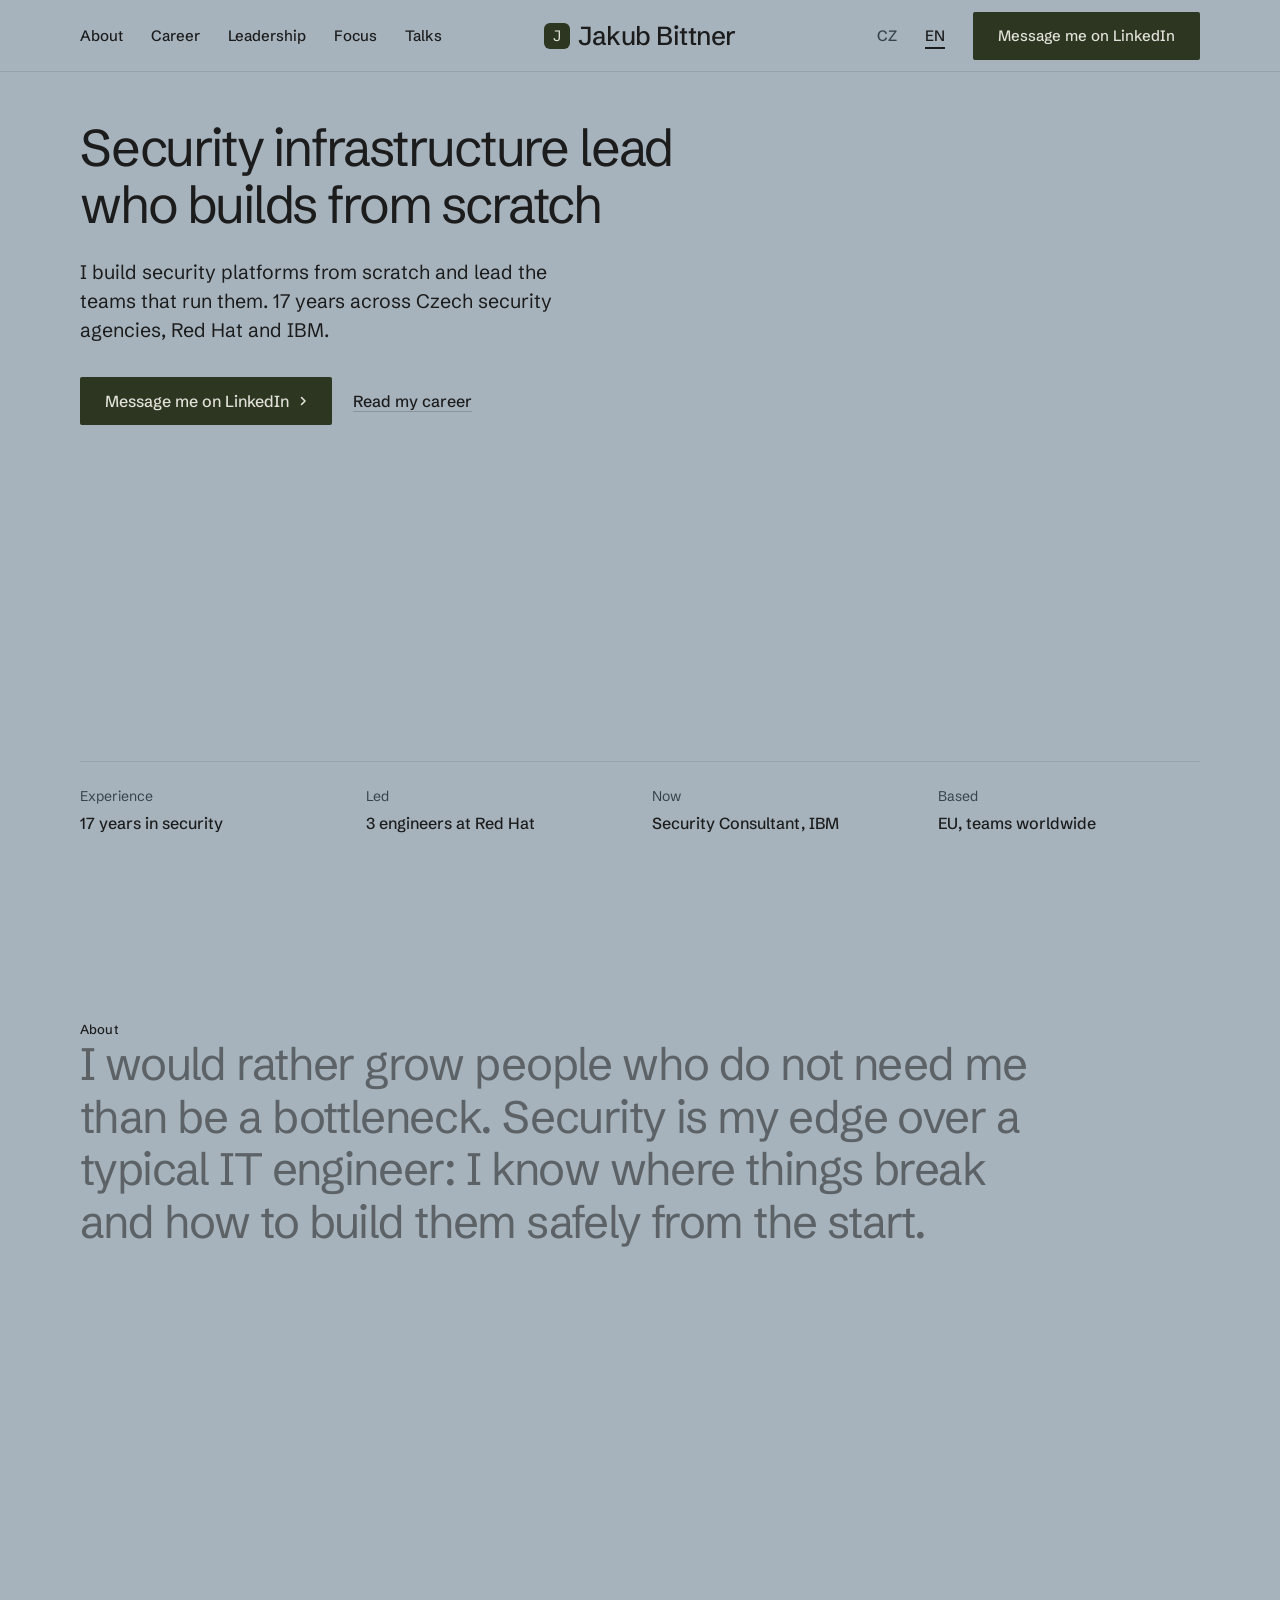
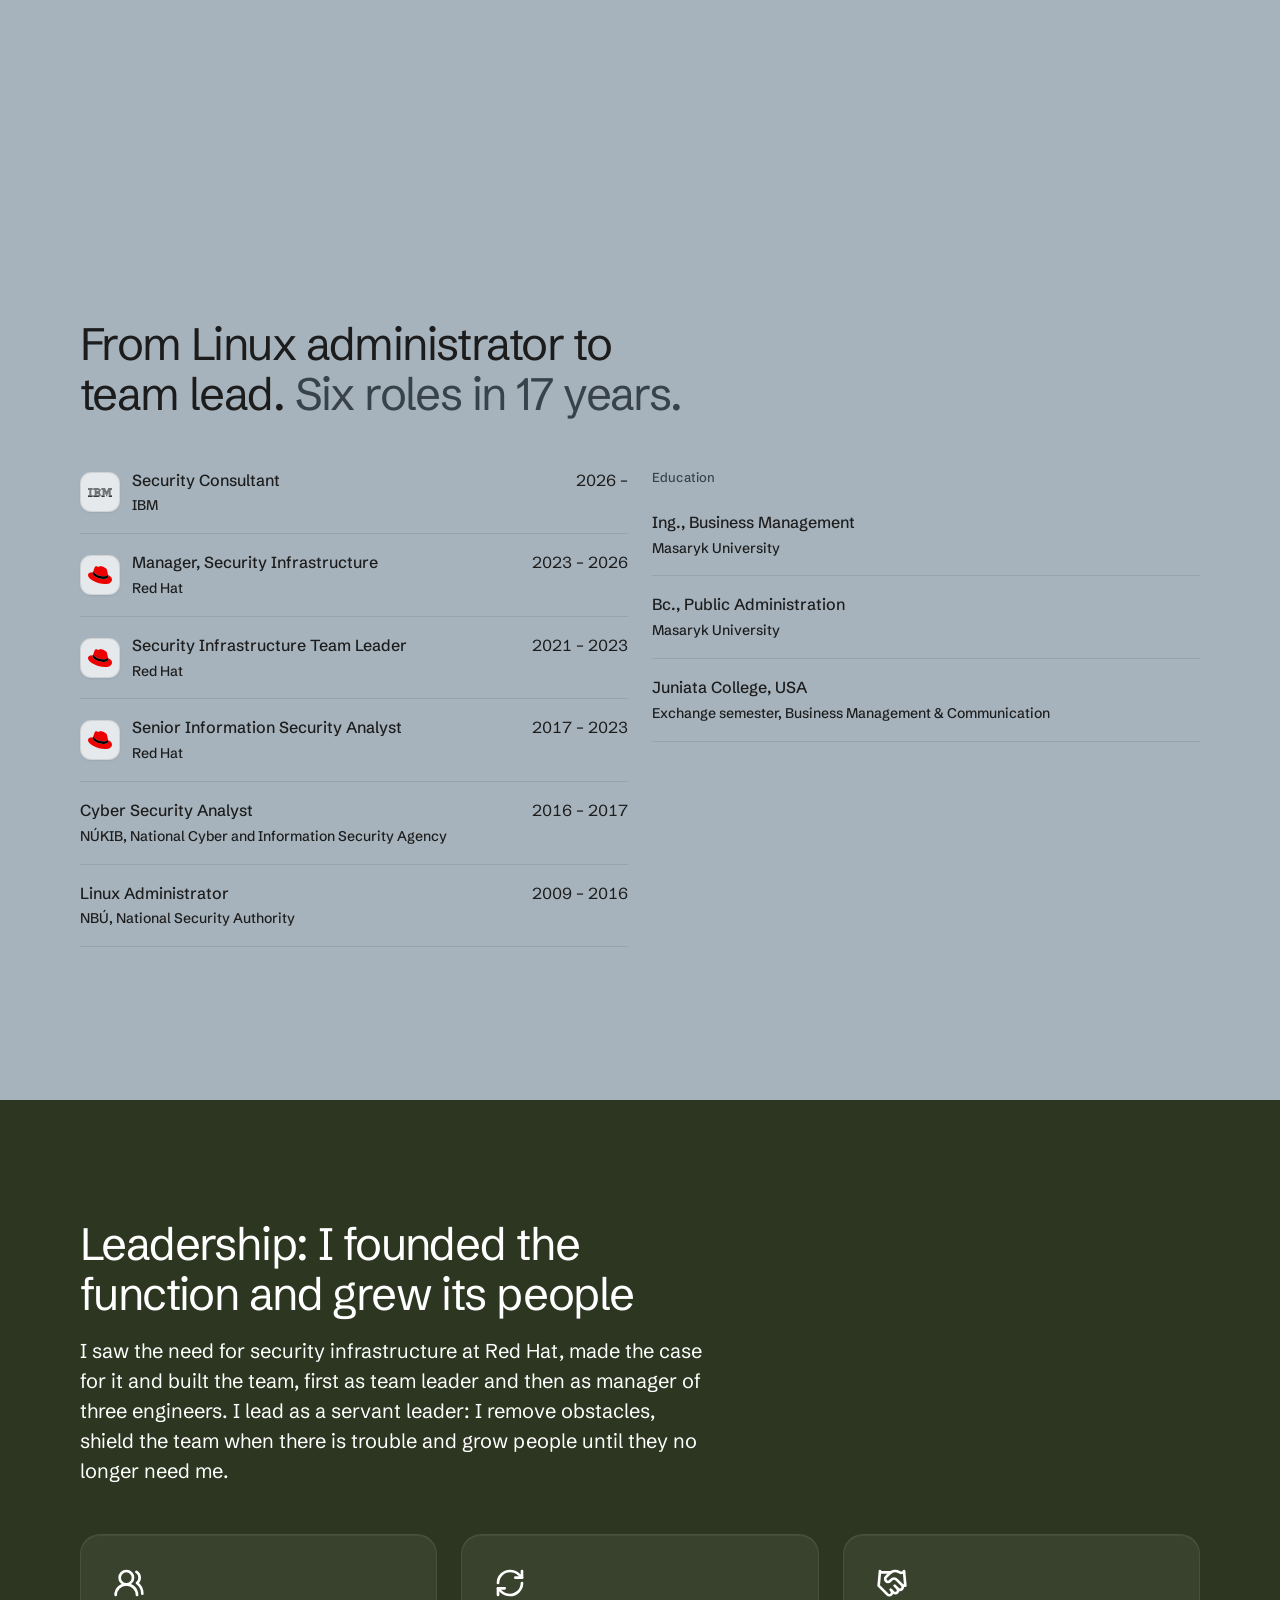
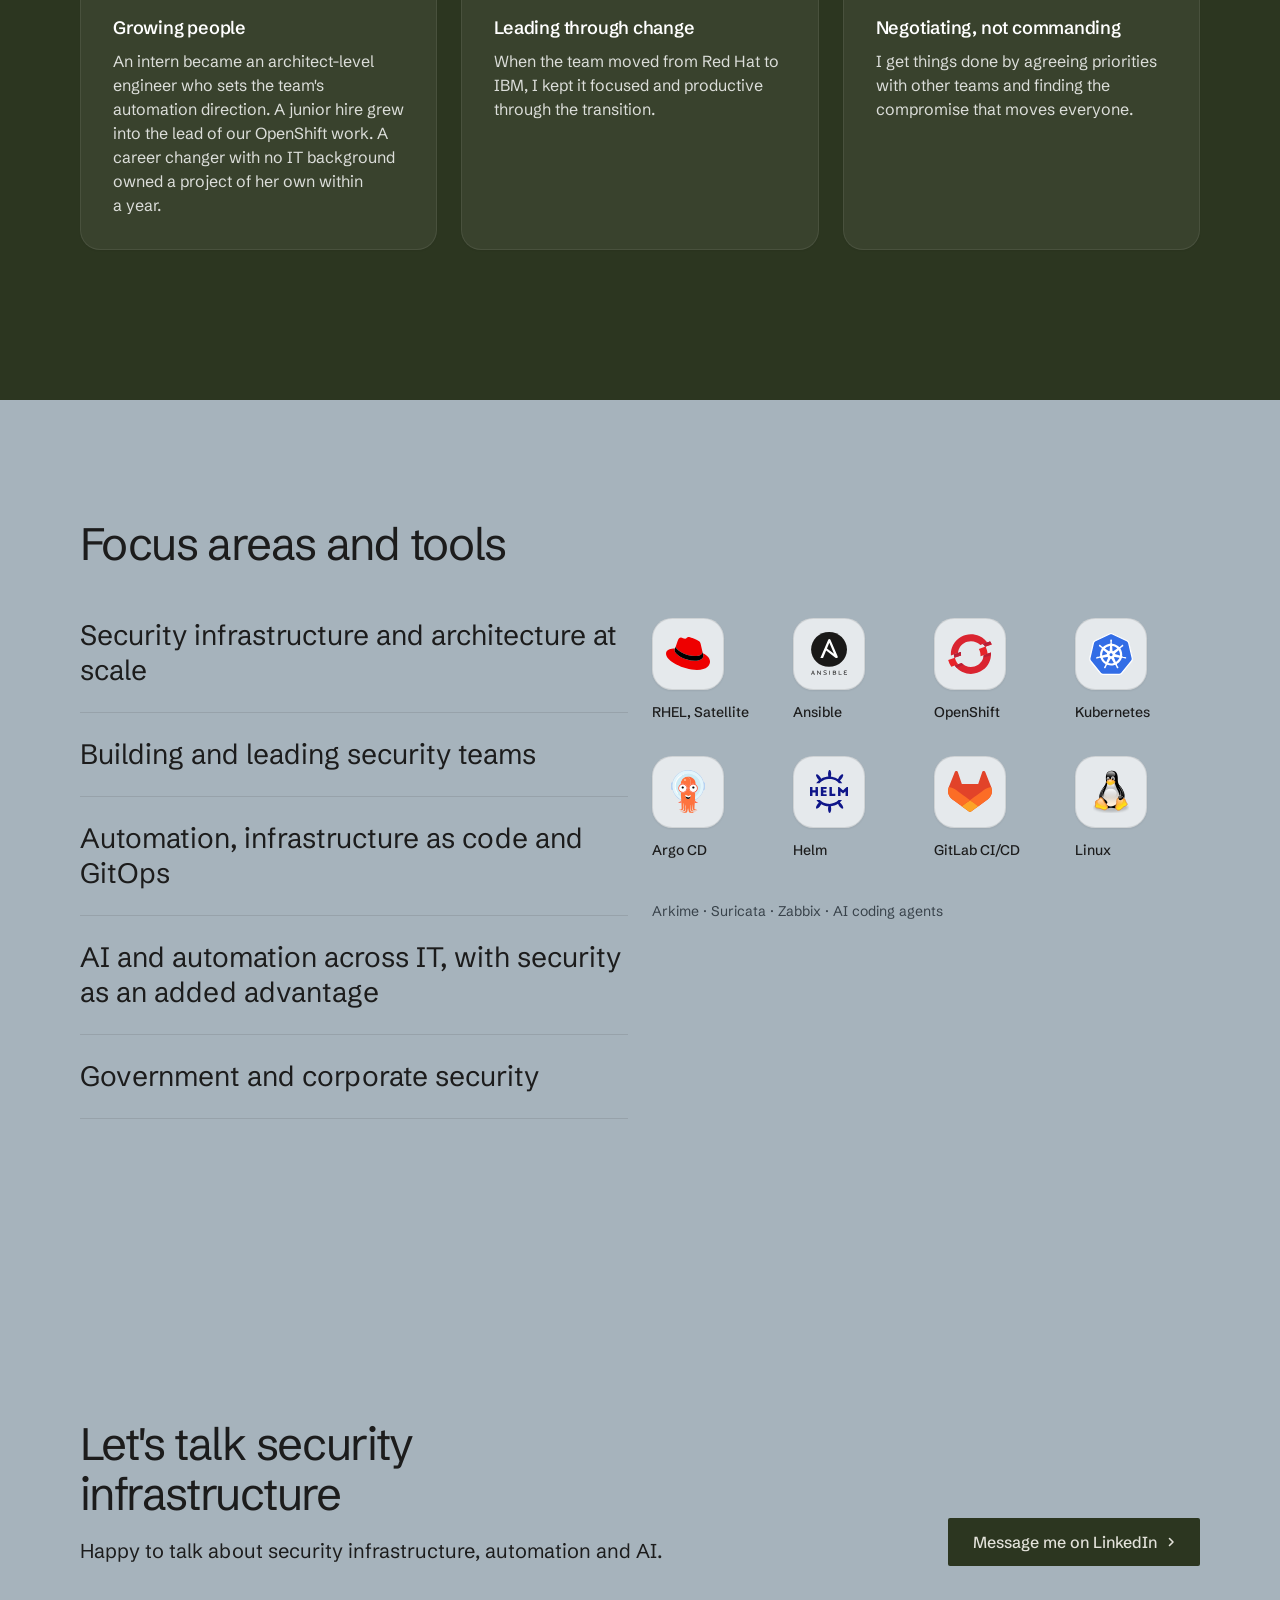
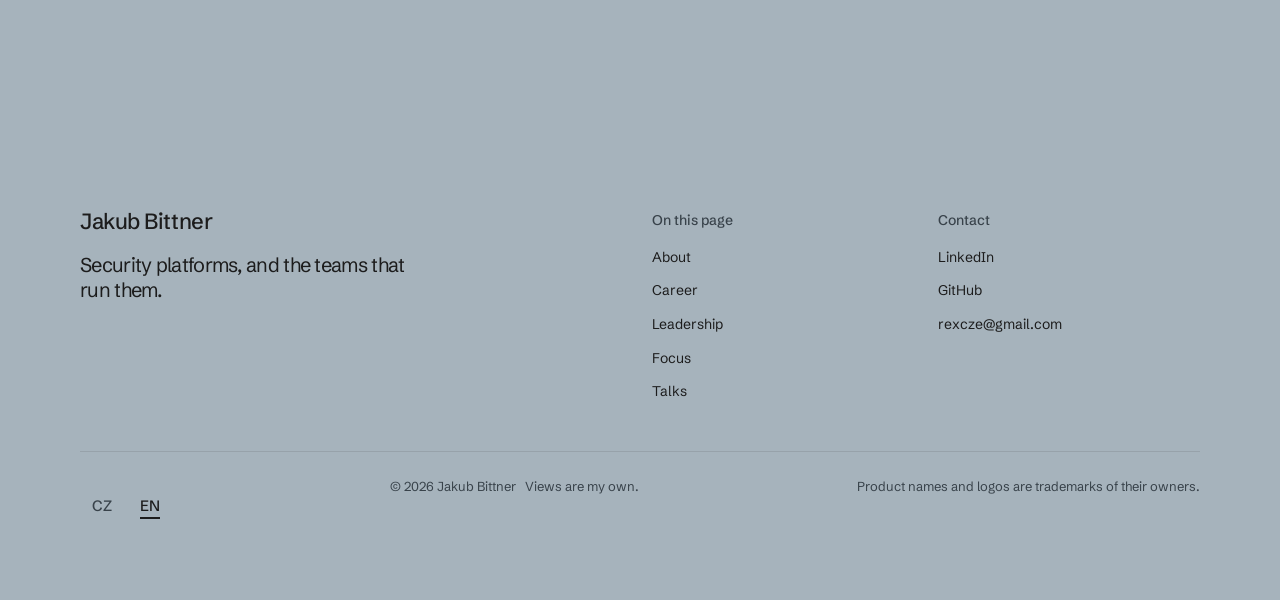
==== commit 67c2e8dc: "Add talks listing page, nav item and back-link in slide decks Co-Authored-By: Claude Sonnet 5.5 <nor" ====
--- a/index.html
+++ b/index.html
@@ -83,6 +83,7 @@
       <div class="nav__item"><a class="nav__link" href="#career"><span lang="cs">Kariéra</span><span lang="en">Career</span></a></div>
       <div class="nav__item"><a class="nav__link" href="#leadership"><span lang="cs">Vedení lidí</span><span lang="en">Leadership</span></a></div>
       <div class="nav__item"><a class="nav__link" href="#focus"><span lang="cs">Zaměření</span><span lang="en">Focus</span></a></div>
+      <div class="nav__item"><a class="nav__link" href="talks/"><span lang="cs">Přednášky</span><span lang="en">Talks</span></a></div>
     </nav>
     <a class="nav__logo" href="#top"><span class="mark mark--initial" aria-hidden="true">J</span>Jakub Bittner</a>
     <div class="nav__actions">
@@ -205,7 +206,7 @@
           <p class="footer__lede"><span lang="cs">Stavím bezpečnostní platformy a vedu týmy, které je provozují.</span><span lang="en">Security platforms, and the teams that run them.</span></p>
         </div>
         <div class="span-3 start-7 footer__col"><h3><span lang="cs">Na stránce</span><span lang="en">On this page</span></h3><ul>
-          <li><a href="#about"><span lang="cs">O mně</span><span lang="en">About</span></a></li><li><a href="#career"><span lang="cs">Kariéra</span><span lang="en">Career</span></a></li><li><a href="#leadership"><span lang="cs">Vedení lidí</span><span lang="en">Leadership</span></a></li><li><a href="#focus"><span lang="cs">Zaměření</span><span lang="en">Focus</span></a></li></ul></div>
+          <li><a href="#about"><span lang="cs">O mně</span><span lang="en">About</span></a></li><li><a href="#career"><span lang="cs">Kariéra</span><span lang="en">Career</span></a></li><li><a href="#leadership"><span lang="cs">Vedení lidí</span><span lang="en">Leadership</span></a></li><li><a href="#focus"><span lang="cs">Zaměření</span><span lang="en">Focus</span></a></li><li><a href="talks/"><span lang="cs">Přednášky</span><span lang="en">Talks</span></a></li></ul></div>
         <div class="span-3 footer__col"><h3><span lang="cs">Kontakt</span><span lang="en">Contact</span></h3><ul>
           <li><a href="https://www.linkedin.com/in/jakubbittner" rel="me">LinkedIn</a></li>
           <li><a href="https://github.com/rexcze" rel="me">GitHub</a></li>
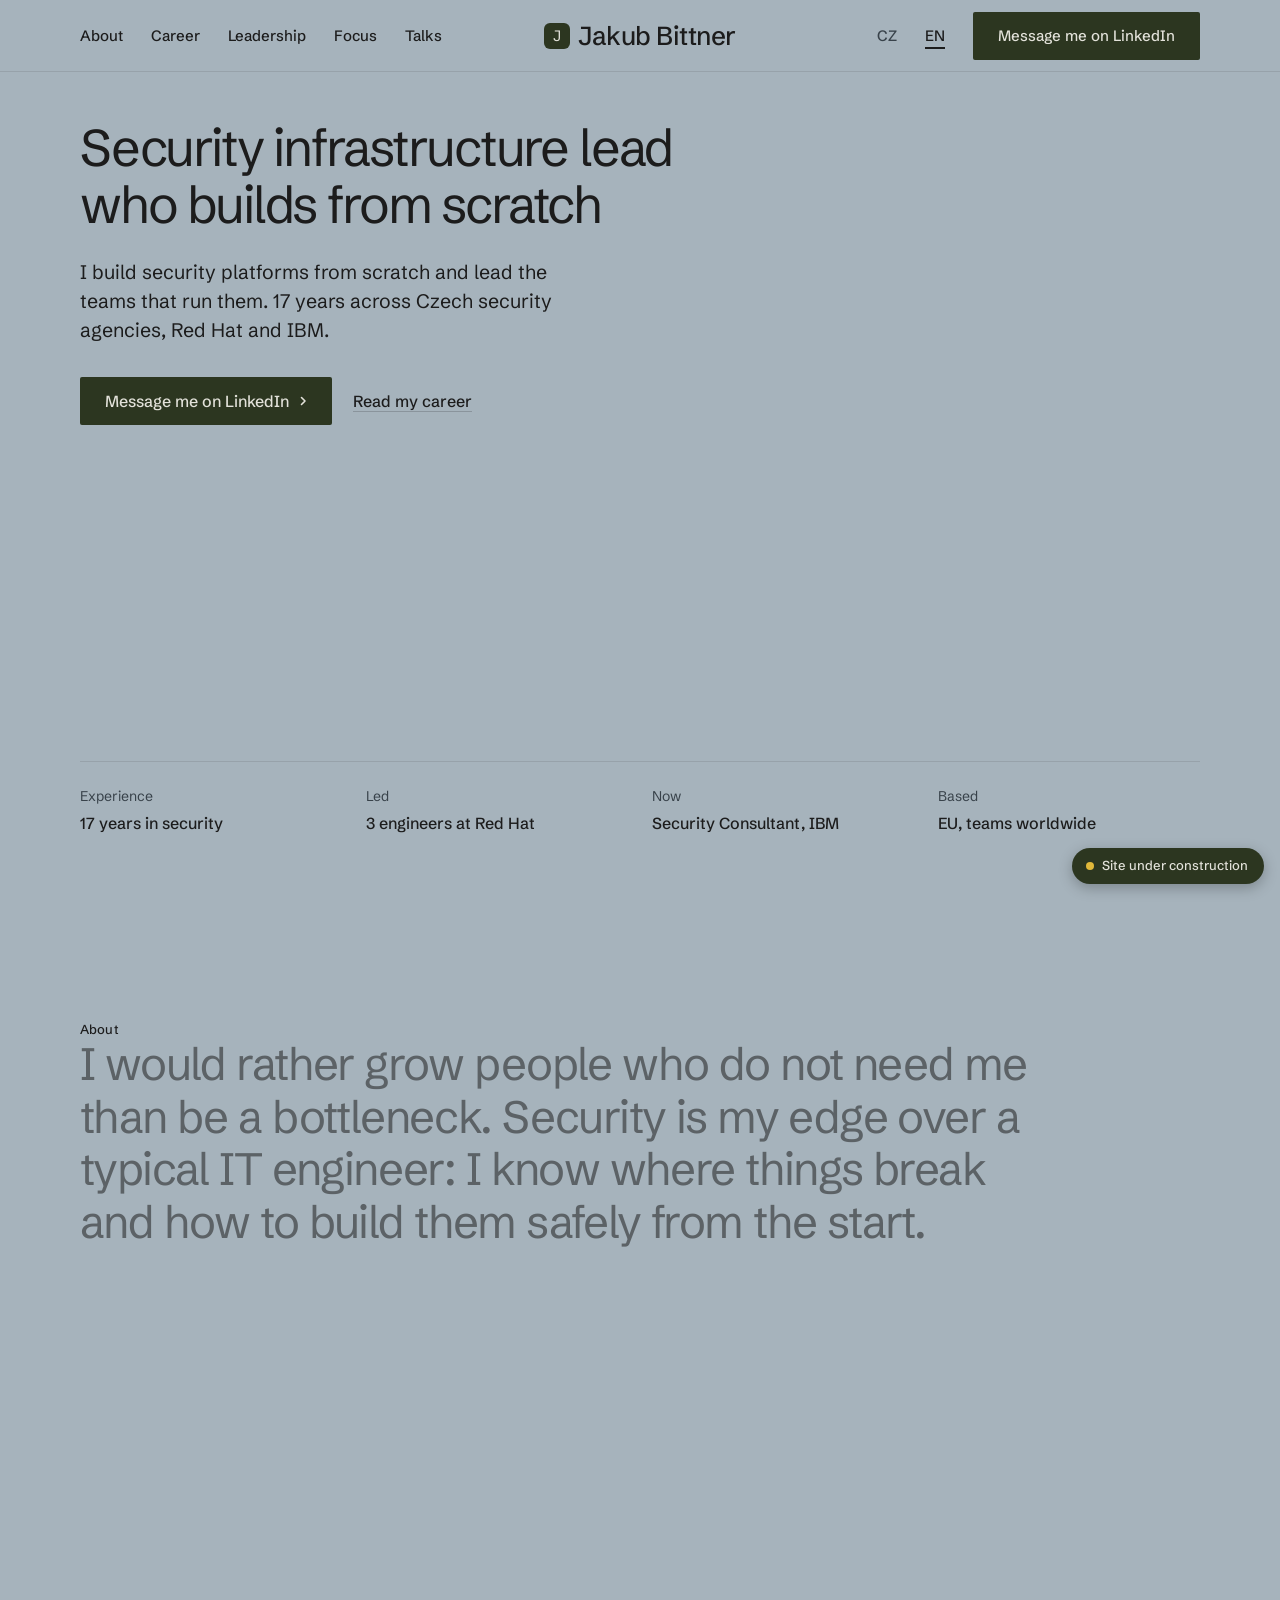
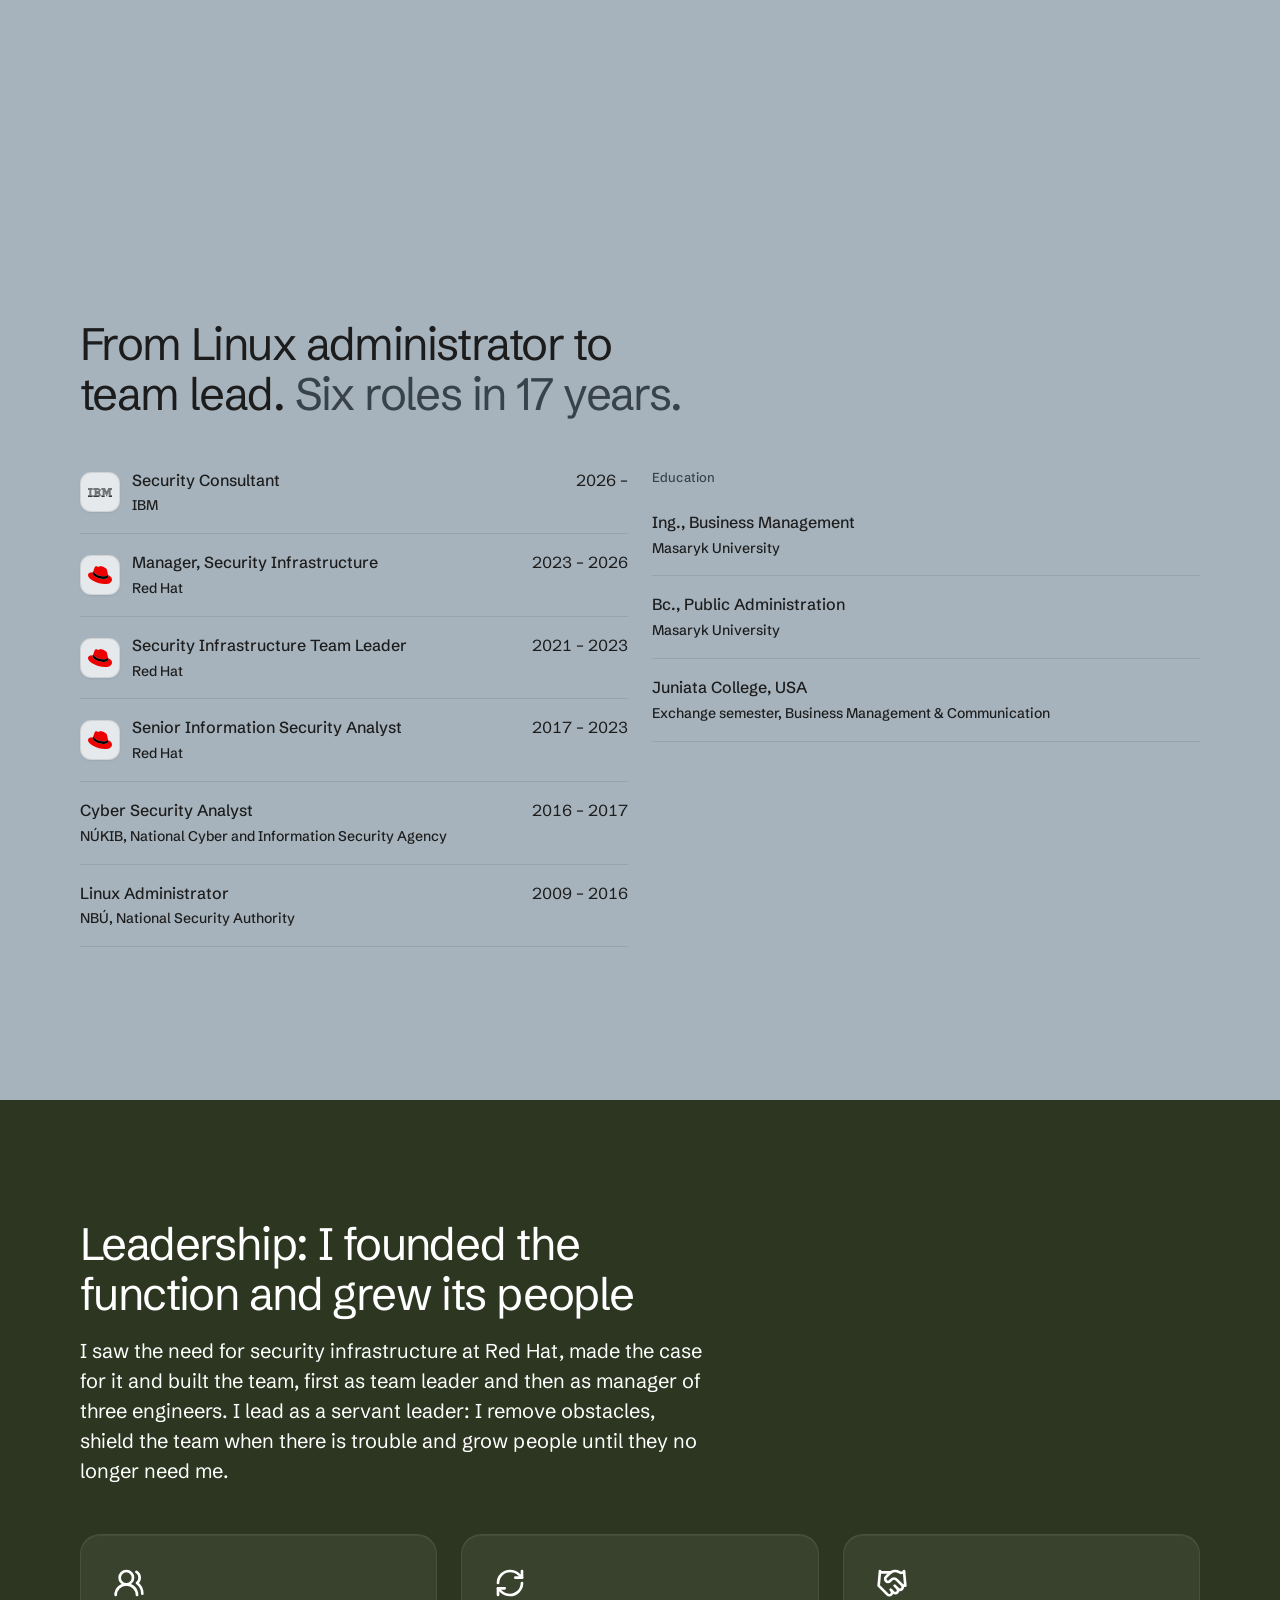
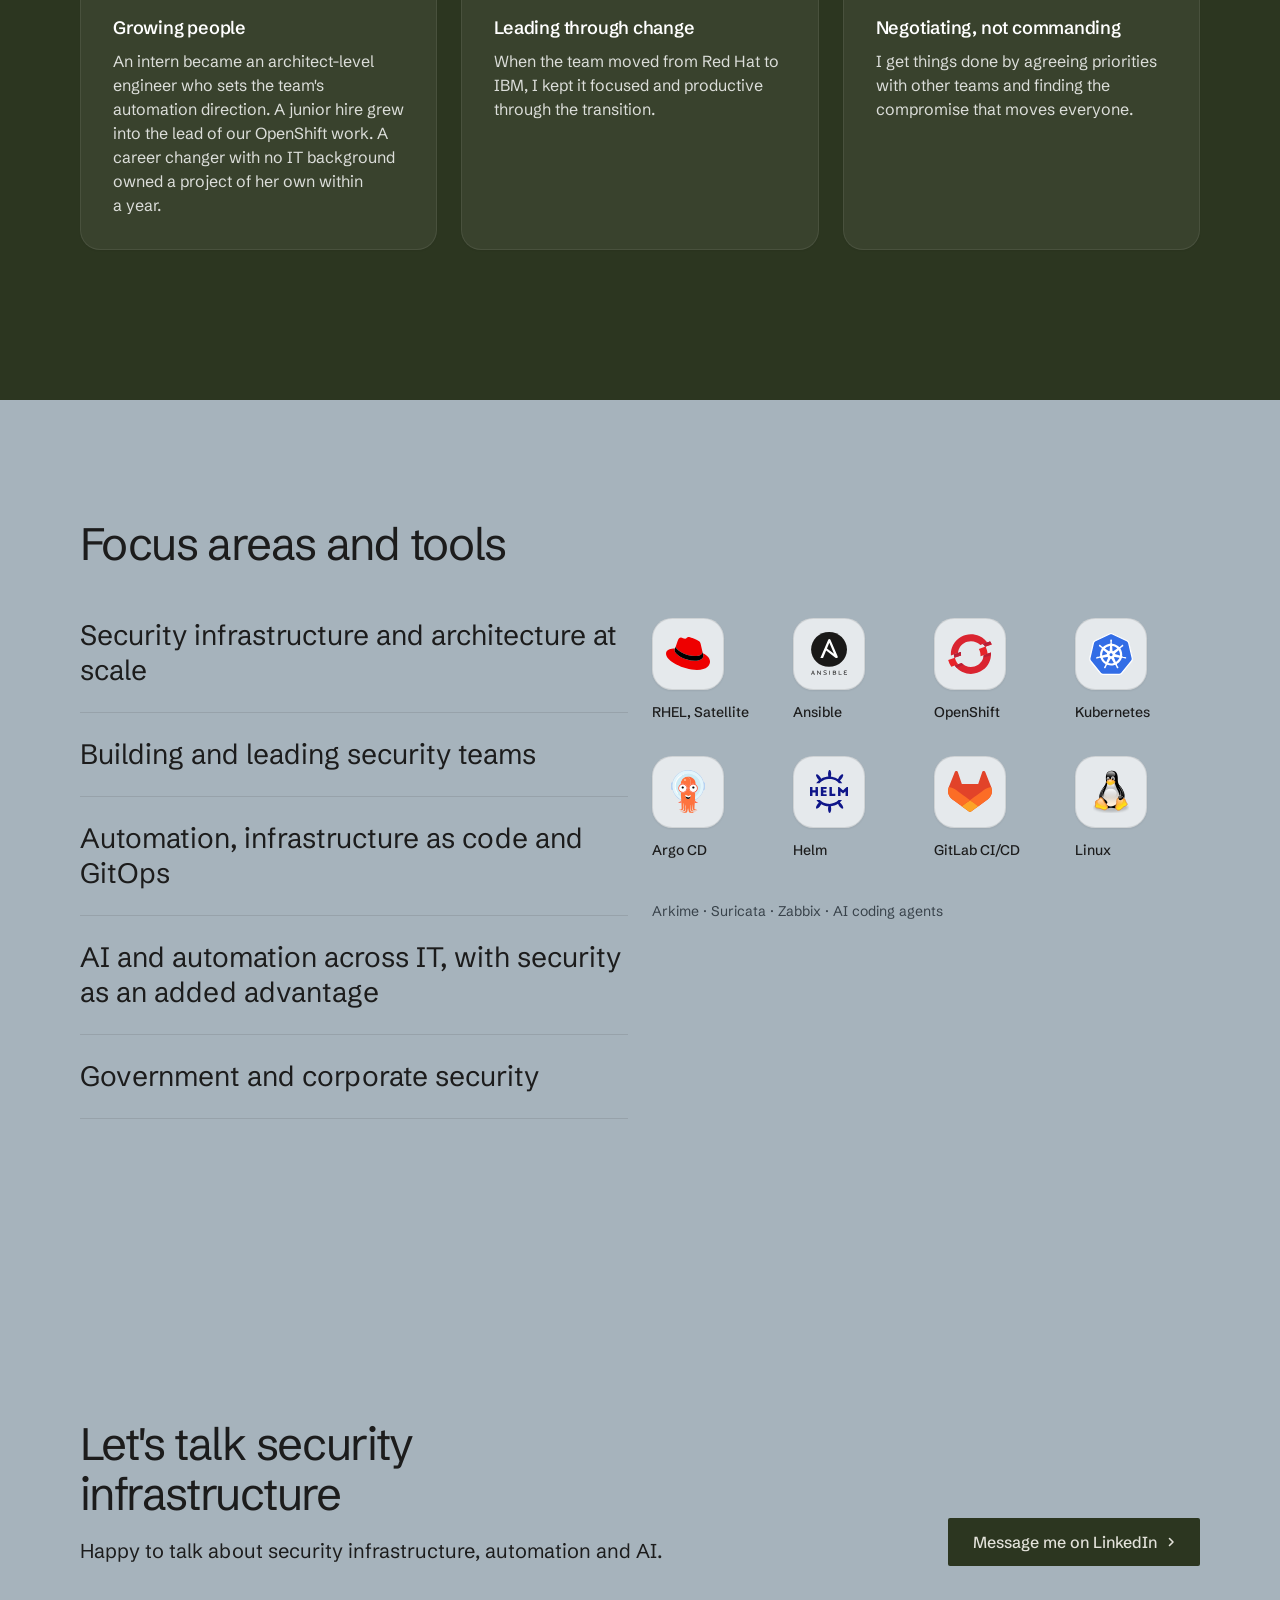
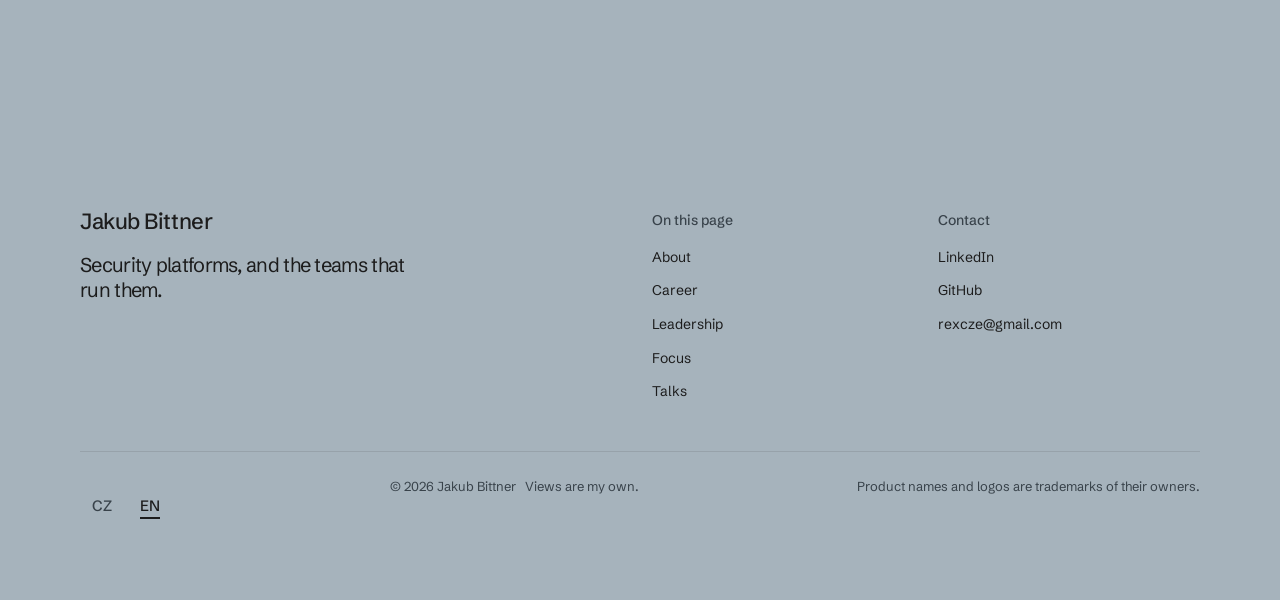
==== commit 1e4635e3: "Add bilingual 'site under construction' note to main pages Co-Authored-By: Claude Sonnet 5.5 <norepl" ====
--- a/index.html
+++ b/index.html
@@ -68,6 +68,7 @@
   #leadership .lead { max-width: 52ch; }
     @media (max-width: 639px) { #focus .tools { grid-template-columns: repeat(2, minmax(0, 1fr)); } }
 </style>
+<link rel="stylesheet" href="assets/construction.css">
 </head>
 <body>
 <!-- type: service (a person offered for hire; no photographs of him supplied, so the page is type, real tool icons and flat colour)
@@ -250,5 +251,6 @@
 </script>
 <!-- Cloudflare Web Analytics (cookieless) -->
 <script defer src="https://static.cloudflareinsights.com/beacon.min.js" data-cf-beacon='{"token": "575ea0f885684153b98e15616776df1f"}'></script>
+<div class="uc-note" role="note"><span lang="cs">Web je ve výstavbě</span><span lang="en">Site under construction</span></div>
 </body>
 </html>
--- a/assets/construction.css
+++ b/assets/construction.css
@@ -0,0 +1,13 @@
+/* "Under construction" note: a small pill fixed to the bottom-right corner.
+   Remove the <div class="uc-note"> from the pages (and this file) once the site is finished. */
+.uc-note {
+  position: fixed; right: 16px; bottom: 16px; z-index: 100;
+  display: flex; align-items: center; gap: 8px;
+  padding: 10px 16px 10px 14px; border-radius: 999px;
+  background: #2c3620; color: #e3e2da;
+  font: 500 13px/1.2 var(--font-text, system-ui, sans-serif);
+  box-shadow: 0 4px 14px rgba(0, 0, 0, .25);
+  pointer-events: none;
+}
+.uc-note::before { content: ""; width: 8px; height: 8px; border-radius: 50%; background: #e0b83a; flex: none; }
+@media print { .uc-note { display: none; } }
